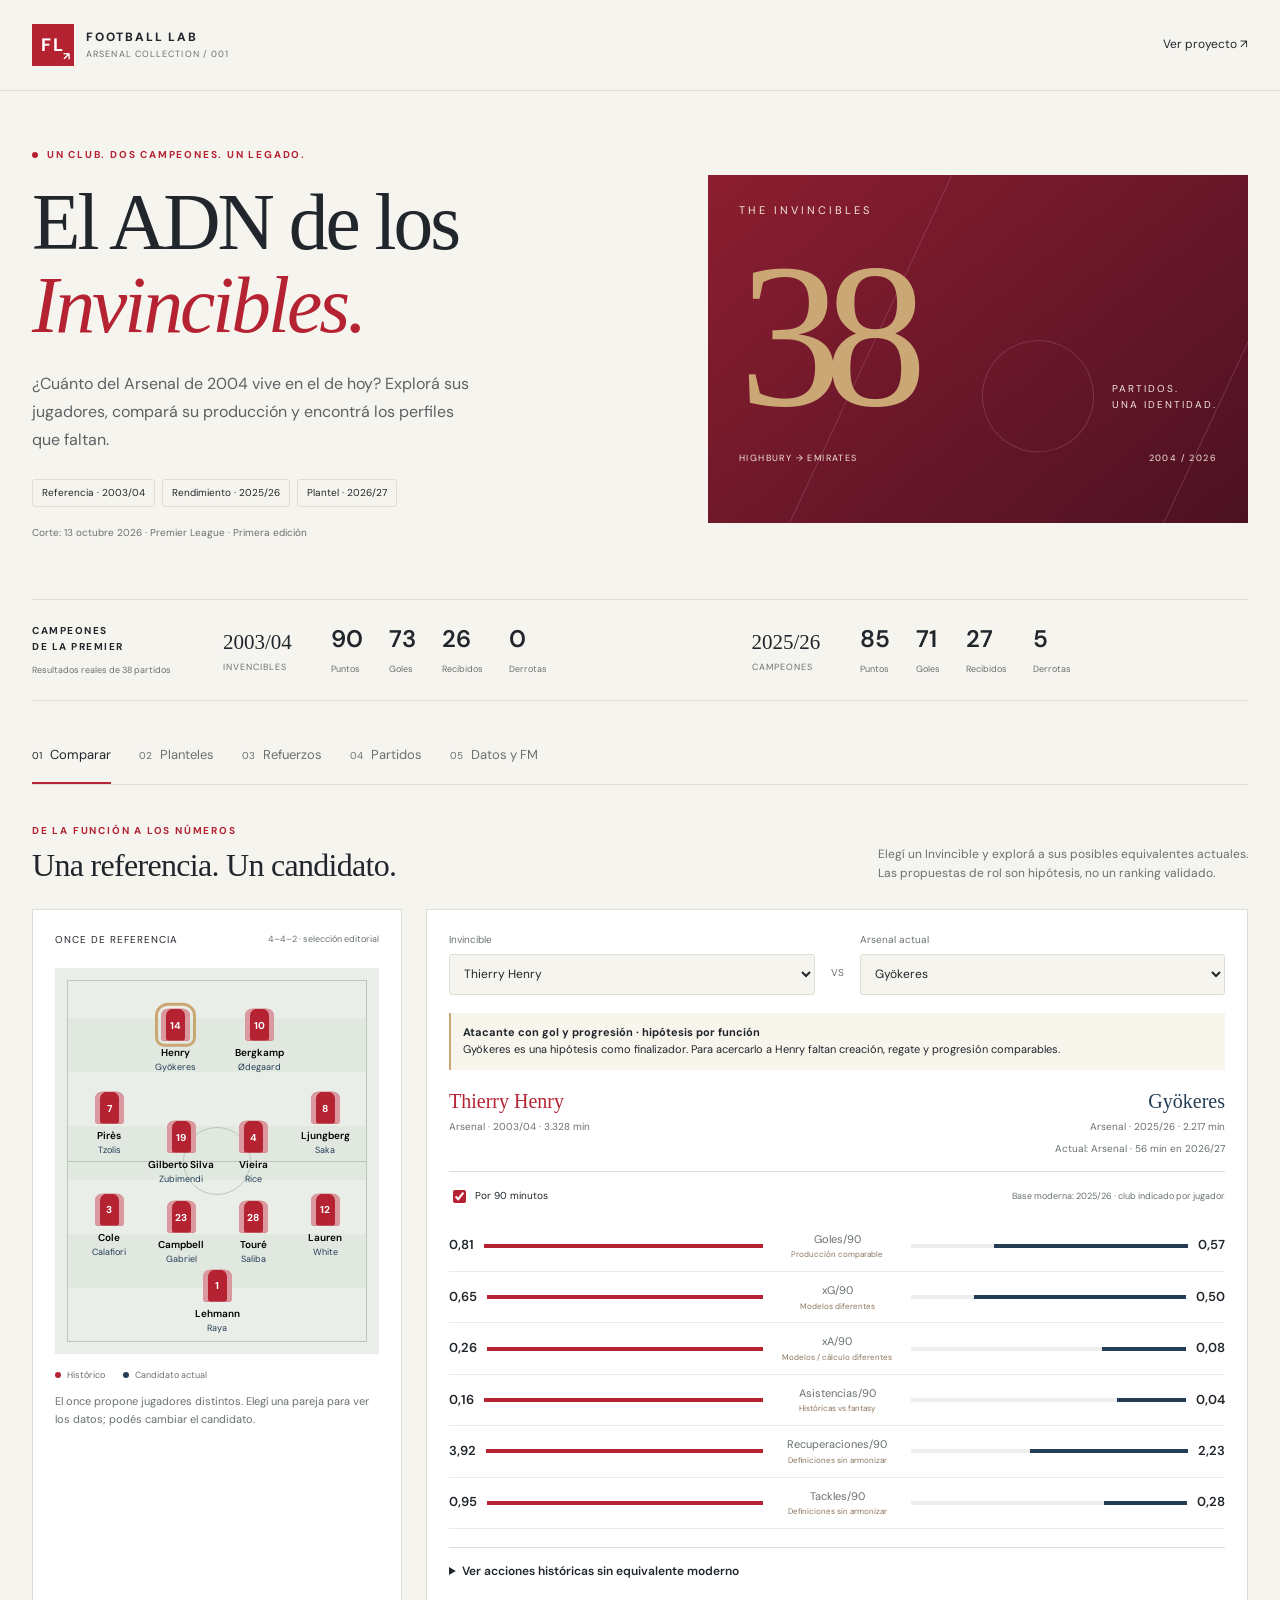
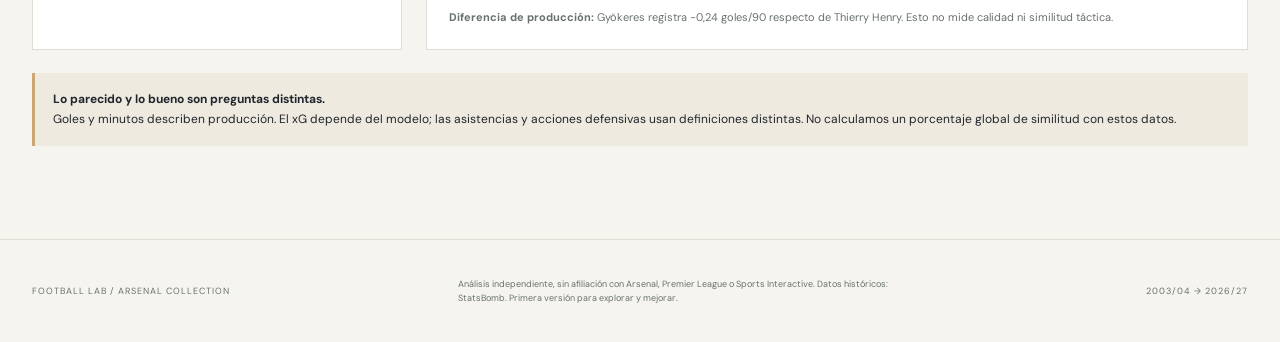
==== docs/index.html @ 220597e0 "Publish Arsenal Invincibles comparison dashboard" ====
<!doctype html>
<html lang="es">
<head>
  <meta charset="utf-8"><meta name="viewport" content="width=device-width, initial-scale=1">
  <meta name="description" content="Explorá los Invincibles de 2003/04, el Arsenal campeón de 2025/26 y el plantel actual. Datos reales, perfiles y candidatos para investigar.">
  <title>Arsenal · El ADN de los Invincibles</title>
  <link rel="stylesheet" href="lab.css">
  <script defer src="arsenal-data.js"></script><script defer src="lab.js"></script>
</head>
<body>
<a class="skip" href="#main">Ir al contenido</a>
<header class="masthead"><a href="./" class="brand"><span class="brand-mark">FL<span>↗</span></span><span>FOOTBALL LAB<small>ARSENAL COLLECTION / 001</small></span></a><a href="https://github.com/isardi4/football-lab" target="_blank" rel="noopener">Ver proyecto <span aria-hidden="true">↗</span></a></header>
<main id="main">
<section class="hero"><div class="hero-copy"><p class="eyebrow"><span class="live-dot"></span> UN CLUB. DOS CAMPEONES. UN LEGADO.</p><h1>El ADN de los<br><em>Invincibles.</em></h1><p class="intro">¿Cuánto del Arsenal de 2004 vive en el de hoy? Explorá sus jugadores, compará su producción y encontrá los perfiles que faltan.</p><div class="hero-tags"><span>Referencia · 2003/04</span><span>Rendimiento · 2025/26</span><span>Plantel · 2026/27</span></div><p class="snapshot">Corte: 13 octubre 2026 · Premier League · Primera edición</p></div><div class="hero-art" aria-hidden="true"><div class="season-label">THE INVINCIBLES</div><div class="giant-number">38<span>PARTIDOS.<br>UNA IDENTIDAD.</span></div><div class="art-bottom"><span>HIGHBURY → EMIRATES</span><span>2004 / 2026</span></div><div class="pitch-outline"></div></div></section>
<section class="team-strip" aria-label="Resumen de temporadas"><div class="strip-label"><span>CAMPEONES<br>DE LA PREMIER</span><small>Resultados reales de 38 partidos</small></div><div id="team-summary" class="team-summary"></div></section>
<nav class="tabs" aria-label="Secciones del análisis"><button data-tab="compare" aria-selected="true">01 <span>Comparar</span></button><button data-tab="squads" aria-selected="false">02 <span>Planteles</span></button><button data-tab="recruit" aria-selected="false">03 <span>Refuerzos</span></button><button data-tab="matches" aria-selected="false">04 <span>Partidos</span></button><button data-tab="sources" aria-selected="false">05 <span>Datos y FM</span></button></nav>
<section id="compare" class="view active">
<div class="section-heading"><div><p class="eyebrow">DE LA FUNCIÓN A LOS NÚMEROS</p><h2>Una referencia. Un candidato.</h2></div><p>Elegí un Invincible y explorá a sus posibles equivalentes actuales. Las propuestas de rol son hipótesis, no un ranking validado.</p></div>
<div class="compare-layout"><aside class="formation-panel"><div class="panel-title"><span>ONCE DE REFERENCIA</span><small>4–4–2 · selección editorial</small></div><div class="pitch" id="pitch"></div><div class="legend"><i></i> Histórico <i class="modern-dot"></i> Candidato actual</div><p class="small-note">El once propone jugadores distintos. Elegí una pareja para ver los datos; podés cambiar el candidato.</p></aside><div class="comparison-panel"><div class="selectors"><label>Invincible<select id="historical-select"></select></label><span class="versus">VS</span><label>Arsenal actual<select id="current-select"></select></label></div><div id="role-note" class="role-note"></div><div id="comparison-head"></div><div class="metric-controls"><label><input type="checkbox" id="per90" checked> Por 90 minutos</label><span>Base moderna: 2025/26 · club indicado por jugador</span></div><div id="metrics" class="metrics"></div><details class="details"><summary>Ver acciones históricas sin equivalente moderno</summary><div id="historical-details"></div></details><div id="comparison-takeaway" class="takeaway"></div></div></div>
<div class="notice"><strong>Lo parecido y lo bueno son preguntas distintas.</strong> Goles y minutos describen producción. El xG depende del modelo; las asistencias y acciones defensivas usan definiciones distintas. No calculamos un porcentaje global de similitud con estos datos.</div>
</section>
<section id="squads" class="view" hidden><div class="section-heading"><div><p class="eyebrow">LOS JUGADORES DETRÁS DEL EQUIPO</p><h2>Tres fotografías del Arsenal.</h2></div><p>Separá el plantel histórico, los registros del campeón y los jugadores disponibles en la última lista oficial.</p></div><div class="toolbar"><label>Plantel<select id="squad-season"><option value="historical">Invincibles · 2003/04</option><option value="champions">Campeón · registros FPL 2025/26</option><option value="current">Actual · 2026/27</option></select></label><label>Buscar<input id="squad-search" type="search" placeholder="Nombre del jugador"></label><label>Grupo<select id="squad-group"><option value="all">Todos</option><option value="GK">Arqueros</option><option value="DEF">Defensores</option><option value="MID">Mediocampistas</option><option value="FWD">Delanteros</option></select></label></div><p id="squad-caption" class="small-note"></p><div class="table-wrap"><table><thead id="squad-head"></thead><tbody id="squad-body"></tbody></table></div><p class="small-note">Las entradas FPL con cero minutos no prueban participación. Plantel actual: 22 registros senior y dos jóvenes del primer equipo seleccionados; Nwaneri queda excluido por cesión en la lista oficial. No incluye toda la academia. Roles actuales: etiquetas editoriales, no posiciones medidas.</p></section>
<section id="recruit" class="view" hidden><div class="section-heading"><div><p class="eyebrow">EL PERFIL QUE NOS FALTA</p><h2>Una primera lista para investigar.</h2></div><p>Buscá producción cercana al referente entre jugadores de Premier 2025/26. Es un filtro inicial, no una recomendación de fichaje.</p></div><div class="toolbar"><label>Referente<select id="recruit-reference"></select></label><label>Grupo FPL<select id="recruit-group"><option value="FWD">Delanteros</option><option value="MID">Mediocampistas</option><option value="DEF">Defensores</option><option value="GK">Arqueros</option></select></label><label>Mínimo de minutos<select id="min-minutes"><option>900</option><option>1800</option><option>2700</option></select></label><label>Ordenar por<select id="recruit-sort"><option value="gap">Goles/90 más cercanos al referente</option><option value="xg">Mayor xG/90 moderno</option><option value="xa">Mayor xA/90 moderno</option><option value="tackles">Más tackles/90 modernos</option><option value="minutes">Más minutos</option></select></label></div><div id="recruit-note" class="notice"></div><div class="table-wrap"><table><thead><tr><th>Jugador</th><th>Club 2025/26</th><th>Club FPL actual</th><th>Min</th><th>Goles/90</th><th>xG/90</th><th>xA/90</th><th>Tackles/90</th></tr></thead><tbody id="recruit-body"></tbody></table></div><p class="small-note">Universo: archivo FPL Premier 2025/26, excluye integrantes del Arsenal actual y jugadores asociados a Arsenal en ese archivo. Club actual según snapshot FPL, pendiente de verificación oficial para un fichaje. Sin presupuesto, contratos, salarios ni disponibilidad confirmada. Una categoría amplia no distingue pivote, extremo y mediapunta.</p></section>
<section id="matches" class="view" hidden><div class="section-heading"><div><p class="eyebrow">38 PARTIDOS POR CAMPAÑA</p><h2>Las temporadas, partido a partido.</h2></div><p>El contexto colectivo ayuda a leer la producción individual. El marcador incluye los goles en contra del rival.</p></div><div class="toolbar"><label>Temporada<select id="match-season"><option>2003/04</option><option>2025/26</option></select></label><label>Resultado<select id="match-result"><option value="all">Todos</option><option value="win">Victoria</option><option value="draw">Empate</option><option value="loss">Derrota</option></select></label></div><div id="match-grid" class="match-grid"></div></section>
<section id="sources" class="view" hidden><div class="section-heading"><div><p class="eyebrow">EVIDENCIA, NO MAGIA</p><h2>Qué sabemos. Qué falta.</h2></div><p>Fuentes, definiciones y cobertura para poder discutir cada comparación.</p></div><div class="source-grid"><article class="source-card"><span class="source-status">38 / 38 PARTIDOS</span><h3>StatsBomb · 2003/04</h3><p>Eventos y alineaciones de toda la temporada del Arsenal. Métricas calculadas desde acciones, sin tracking continuo.</p><a href="https://github.com/hudl/open-data/tree/master/data" target="_blank" rel="noopener">Repositorio oficial ↗</a><img src="statsbomb-logo.png" alt="StatsBomb" class="sb-logo"></article><article class="source-card"><span class="source-status">TEMPORADA COMPLETA · ARCHIVO</span><h3>FPL · 2025/26</h3><p>Agregados conservados por vaastav. Contraste con cinco respuestas históricas de FPL. No es una segunda medición independiente.</p><a href="https://github.com/vaastav/Fantasy-Premier-League/tree/master/data/2025-26" target="_blank" rel="noopener">Archivo y procedencia ↗</a></article><article class="source-card"><span class="source-status">PLANTEL Y CONTEXTO</span><h3>Premier League + resultados</h3><p>Plantel registrado en septiembre de 2026. Resultados de Football-Data.co.uk para la campaña 2025/26.</p><a href="https://www.premierleague.com/en/news/4706139/see-all-the-202627-premier-league-squad-lists" target="_blank" rel="noopener">Planteles oficiales ↗</a><a href="https://www.football-data.co.uk/mmz4281/2526/E0.csv" target="_blank" rel="noopener">Resultados descargables ↗</a></article></div><article class="fm-panel"><div><p class="eyebrow">UNA CAPA COMPLEMENTARIA</p><h3>Football Manager también entra en la conversación.</h3><p>Una muestra pública de Rice en FM26 aporta atributos de scouting. No son estadísticas de partidos reales y no tenemos atributos históricos de 2003/04 equivalentes. La descarga directa de FMInside respondió 403; no hay cobertura FM completa.</p><a href="https://fminside.net/players/7-fm-26/28106491-declan-rice" target="_blank" rel="noopener">Fuente: FMInside · escala normalizada 0–99 ↗</a></div><div id="fm-attributes"></div></article><details class="details" open><summary>Cómo se calculan y comparan las métricas</summary><ul class="method-list"><li><strong>Minutos históricos:</strong> suma de intervalos de posiciones, sin agregar tiempo de descuento; contempla sustituciones, expulsiones y salidas temporales. Puede diferir del registro oficial de minutos.</li><li><strong>Por 90:</strong> total × 90 / minutos. Sin minutos, el resultado es “—”; no se convierte un faltante en cero.</li><li><strong>Goles:</strong> tiros con resultado Goal; no incluye goles en contra del rival. Es la dimensión de producción más directamente comparable.</li><li><strong>xG y xA:</strong> histórico según StatsBomb; xA calculado como xG del tiro asociado al pase. FPL usa su propio proveedor. Mostrar juntos no implica modelos idénticos.</li><li><strong>Asistencias:</strong> goal_assist histórico frente a asistencias fantasy. Se muestran por separado, sin asumir equivalencia.</li><li><strong>Defensa:</strong> tackles y recuperaciones según cada proveedor. Intercepciones históricas no se equiparan al total FPL de despejes + bloqueos + intercepciones.</li><li><strong>Progresión histórica:</strong> pases completados con avance horizontal ≥12 unidades StatsBomb, sobre campo de 120×80. Es una definición de este proyecto, no una métrica oficial ni una evaluación táctica completa.</li><li><strong>Candidatos:</strong> las parejas del once son hipótesis editoriales. El buscador externo ordena una sola dimensión explícita; no estima similitud global ni viabilidad de contratación.</li><li><strong>Ventanas:</strong> 2003/04 contra rendimiento 2025/26; el plantel disponible es 2026/27. Los nuevos fichajes muestran su club en la ventana medida.</li></ul></details><div class="download-row"><a class="button" href="arsenal-data.json" download>Descargar datos del análisis ↓</a><a href="data_dictionary.md">Diccionario de datos ↗</a><a href="https://github.com/isardi4/football-lab/blob/main/scripts/build_dashboard_data.py" target="_blank" rel="noopener">Ver cálculos ↗</a></div></section>
</main>
<footer><span>FOOTBALL LAB / ARSENAL COLLECTION</span><p>Análisis independiente, sin afiliación con Arsenal, Premier League o Sports Interactive. Datos históricos: StatsBomb. Primera versión para explorar y mejorar.</p><span>2003/04 → 2026/27</span></footer>
<noscript><p class="notice">Activá JavaScript para explorar la comparación interactiva.</p></noscript>
</body></html>
---- docs/lab.css ----
@import url('https://fonts.googleapis.com/css2?family=DM+Sans:wght@400;500;600;700&family=Manrope:wght@400;600;700;800&display=swap');
:root{--paper:#f6f4ef;--ink:#20262b;--muted:#68716e;--line:#deded5;--red:#b52332;--wine:#681526;--gold:#cba775;--green:#426457;--white:#fff;--navy:#243d55}*{box-sizing:border-box}body{margin:0;background:var(--paper);color:var(--ink);font-family:'DM Sans',Arial,sans-serif;font-size:14px;line-height:1.6}a{color:inherit;text-underline-offset:4px}button,input,select{font:inherit}button,select{cursor:pointer}button:focus-visible,a:focus-visible,input:focus-visible,select:focus-visible{outline:3px solid var(--gold);outline-offset:4px}.skip{position:absolute;left:10px;top:-60px;z-index:20;background:white;padding:12px}.skip:focus{top:10px}.masthead{max-width:1280px;margin:auto;padding:24px 32px;display:flex;align-items:center;justify-content:space-between;border-bottom:1px solid var(--line)}.masthead>a:last-child{font-size:12px;text-decoration:none}.brand{display:flex;gap:12px;align-items:center;font-weight:800;letter-spacing:1.8px;text-decoration:none;font-size:12px}.brand small{display:block;font-size:9px;color:var(--muted);font-weight:400;letter-spacing:1.1px}.brand-mark{background:var(--red);color:white;width:42px;height:42px;display:grid;place-content:center;font-size:18px;position:relative}.brand-mark>span{font-size:11px;position:absolute;right:2px;bottom:0}main{max-width:1280px;margin:auto;padding:0 32px}.hero{display:grid;grid-template-columns:1.15fr 1fr;gap:55px;padding:56px 0 48px;align-items:center}.eyebrow{font-size:10px;letter-spacing:1.8px;font-weight:700;margin:0 0 15px;color:var(--red)}.live-dot{display:inline-block;width:6px;height:6px;border-radius:50%;background:var(--red);margin-right:5px}h1{font-family:Georgia,serif;font-size:clamp(52px,6.2vw,80px);font-weight:400;line-height:1.04;letter-spacing:-3px;margin:18px 0 24px}h1 em{color:var(--red);font-weight:400}.intro{font-size:16px;max-width:450px;color:#5b6264;line-height:1.75}.hero-tags{display:flex;gap:7px;flex-wrap:wrap;margin-top:25px}.hero-tags span{border:1px solid var(--line);padding:5px 9px;font-size:10px;border-radius:3px}.snapshot{font-size:10px;color:var(--muted);margin-top:18px}.hero-art{height:348px;background:var(--wine);color:#f5e9d7;position:relative;overflow:hidden;padding:27px 31px;background-image:linear-gradient(140deg,#8c1e30,#4b1123)}.season-label{letter-spacing:3px;font-size:11px;position:relative;z-index:2}.giant-number{font-family:Georgia,serif;font-size:205px;line-height:1.13;position:relative;z-index:2;letter-spacing:-17px;color:var(--gold)}.giant-number span{font-family:'DM Sans',sans-serif;position:absolute;right:0;bottom:38px;font-size:10px;line-height:1.6;letter-spacing:2px;color:#f4e5db}.art-bottom{display:flex;justify-content:space-between;font-size:9px;letter-spacing:1.4px;position:relative;z-index:2}.pitch-outline{position:absolute;top:-85px;left:170px;width:340px;height:560px;border:1px solid #bc788b50;transform:rotate(25deg)}.pitch-outline:after{content:'';position:absolute;top:45%;left:34%;width:110px;height:110px;border:1px solid #bc788b50;border-radius:50%}.team-strip{border-top:1px solid var(--line);border-bottom:1px solid var(--line);display:flex;gap:36px;padding:22px 0}.strip-label{min-width:155px;font-size:10px;letter-spacing:1.5px;font-weight:700;display:flex;flex-direction:column;justify-content:center;gap:8px}.strip-label small{font-size:9px;color:var(--muted);font-weight:400;letter-spacing:0}.team-summary{display:flex;flex:1;gap:32px}.season-summary{flex:1;display:flex;gap:26px;align-items:center}.season-name{font-family:Georgia,serif;font-size:21px;min-width:82px}.season-name small{display:block;font-family:'DM Sans',sans-serif;font-size:9px;color:var(--muted);letter-spacing:1px}.season-summary .stat strong{display:block;font-size:24px;font-weight:600;line-height:1.4}.season-summary .stat small{font-size:9px;color:var(--muted)}.tabs{display:flex;gap:28px;border-bottom:1px solid var(--line);margin:28px 0 38px;overflow-x:auto}.tabs button{border:0;background:none;padding:16px 0;color:var(--muted);font-size:10px;white-space:nowrap;border-bottom:2px solid transparent}.tabs button span{font-size:13px;margin-left:5px}.tabs button[aria-selected=true]{color:var(--ink);border-color:var(--red)}.view{padding-bottom:30px}.view[hidden]{display:none}.section-heading{display:flex;justify-content:space-between;gap:40px;align-items:end;margin-bottom:25px}.section-heading .eyebrow{margin-bottom:8px}h2{font-family:Georgia,serif;font-size:32px;line-height:1.15;margin:0;font-weight:400;letter-spacing:-.7px}.section-heading>p{font-size:12px;max-width:370px;color:var(--muted);margin:0}.compare-layout{display:grid;grid-template-columns:370px 1fr;gap:24px}.formation-panel,.comparison-panel{background:var(--white);border:1px solid var(--line);padding:22px}.panel-title{display:flex;justify-content:space-between;align-items:center;font-size:10px;letter-spacing:1px}.panel-title small{font-size:9px;color:var(--muted);letter-spacing:0}.pitch{background:#e9eee8;min-height:386px;margin:20px 0 14px;position:relative;border:12px solid #e9eee8;background-image:repeating-linear-gradient(0deg,#e9eee8,#e9eee8 54px,#e1e8e0 54px,#e1e8e0 108px)}.pitch:before{content:'';position:absolute;inset:0;border:1px solid #bac7b9;pointer-events:none}.pitch:after{content:'';position:absolute;left:0;right:0;top:50%;border-top:1px solid #bac7b9;pointer-events:none}.pitch-center{position:absolute;width:68px;height:68px;left:calc(50% - 34px);top:calc(50% - 34px);border:1px solid #bac7b9;border-radius:50%}.pitch-player{position:absolute;width:76px;transform:translate(-50%,-50%);padding:0;border:0;background:none;z-index:2;line-height:1.3}.shirt{display:grid;place-items:center;margin:0 auto 5px;width:29px;height:32px;background:var(--red);color:white;border-radius:7px 7px 3px 3px;font-size:10px;font-weight:700;box-shadow:inset 5px 0 0 #fff8,inset -5px 0 0 #fff8}.pitch-player[aria-pressed=true] .shirt{outline:3px solid var(--gold);outline-offset:3px}.pitch-player strong{display:block;font-size:10px;font-weight:600}.pitch-player small{display:block;font-size:9px;color:var(--navy);margin-top:3px}.legend{display:flex;align-items:center;gap:6px;font-size:9px;color:var(--muted)}.legend i{width:6px;height:6px;border-radius:50%;background:var(--red)}.legend .modern-dot{background:var(--navy);margin-left:12px}.small-note{font-size:11px;color:var(--muted);line-height:1.6}.selectors{display:flex;align-items:center;gap:16px}.selectors label{flex:1}label{display:flex;flex-direction:column;gap:6px;font-size:10px;color:var(--muted)}select,input[type=search]{width:100%;min-height:41px;border:1px solid var(--line);border-radius:3px;background:var(--paper);color:var(--ink);padding:8px 10px;font-size:12px}select{max-width:100%}.versus{font-size:10px;color:var(--muted);margin-top:20px}.role-note{background:#f8f5ed;border-left:2px solid var(--gold);padding:11px 12px;font-size:11px;margin-top:18px}.comparison-names{display:flex;gap:20px;justify-content:space-between;border-bottom:1px solid var(--line);padding:18px 0 12px}.comparison-names>div{width:50%}.comparison-names>div:last-child{text-align:right}.comparison-names h3{font-size:20px;margin:0;font-family:Georgia,serif;font-weight:400}.comparison-names small{font-size:10px;color:var(--muted)}.comparison-names .old{color:var(--red)}.comparison-names .new{color:var(--navy)}.metric-controls{display:flex;justify-content:space-between;align-items:center;gap:12px;padding:15px 0}.metric-controls label{display:flex;flex-direction:row;align-items:center;color:var(--ink);white-space:nowrap}.metric-controls span{font-size:9px;color:var(--muted)}input[type=checkbox]{accent-color:var(--red)}.metric-row{display:grid;grid-template-columns:1fr 124px 1fr;gap:12px;align-items:center;padding:10px 0;border-bottom:1px solid #ecece5}.metric-center{text-align:center;font-size:11px;color:var(--muted)}.metric-center small{display:block;font-size:8px;color:#8a755d}.metric-value{font-size:13px;font-weight:600;display:flex;align-items:center;gap:10px}.metric-value:last-child{justify-content:flex-end}.bar-track{height:4px;background:#eee;flex:1}.bar{height:4px;background:var(--red)}.metric-value:last-child .bar{background:var(--navy);float:right}.details{margin:18px 0;font-size:12px;border-top:1px solid var(--line);padding-top:14px}.details summary{cursor:pointer;font-weight:600}.extra-stats{display:grid;grid-template-columns:repeat(3,1fr);gap:12px;padding-top:14px}.extra-stats div{background:var(--paper);padding:9px;font-size:10px}.extra-stats strong{display:block;font-size:17px}.takeaway{font-size:11px;color:var(--muted);padding-top:10px}.notice{background:#eeeae0;border-left:3px solid var(--gold);padding:16px 18px;font-size:12px;margin:23px 0;line-height:1.7}.notice strong{display:block}.toolbar{display:flex;gap:15px;align-items:end;flex-wrap:wrap;margin-bottom:18px}.toolbar label{min-width:150px;flex:1}.table-wrap{overflow:auto;background:white;border:1px solid var(--line)}table{width:100%;border-collapse:collapse;text-align:left;font-size:12px;white-space:nowrap}th{background:#efeee8;color:var(--muted);font-size:10px;font-weight:500;letter-spacing:.2px;padding:13px 15px}td{padding:12px 15px;border-bottom:1px solid #eeeee8}tbody tr:hover{background:#faf8f3}td strong{font-weight:600}td small{display:block;color:var(--muted);font-size:9px}.table-link{background:none;border:0;padding:0;text-align:left;color:var(--red);text-decoration:underline;text-underline-offset:3px}.badge{font-size:9px;padding:3px 6px;border-radius:3px;background:#e8eee8;color:var(--green)}.match-grid{display:grid;grid-template-columns:repeat(4,1fr);gap:12px}.match-card{background:white;border:1px solid var(--line);padding:15px}.match-card header{display:flex;justify-content:space-between;color:var(--muted);font-size:9px}.match-card h3{font-size:12px;margin:12px 0 7px;font-weight:500}.match-card .score{font-family:Georgia,serif;font-size:27px}.match-card small{color:var(--muted);font-size:10px}.match-card .win{color:var(--green)}.match-card .loss{color:var(--red)}.source-grid{display:grid;grid-template-columns:repeat(3,1fr);gap:18px}.source-card{border:1px solid var(--line);background:white;padding:24px}.source-status{font-size:9px;letter-spacing:1px;color:var(--green)}h3{font-size:18px;line-height:1.3}.source-card p{font-size:12px;color:var(--muted)}.source-card a{font-size:11px;display:block;margin:10px 0}.sb-logo{width:130px;max-height:50px;object-fit:contain;margin-top:14px}.fm-panel{display:grid;grid-template-columns:1.2fr 1fr;gap:40px;background:white;border:1px solid var(--line);padding:28px;margin:24px 0}.fm-panel h3{font-family:Georgia,serif;font-size:26px;font-weight:400;margin:0 0 15px}.fm-panel p{font-size:12px;color:var(--muted)}.fm-panel a{font-size:11px}.fm-attr{display:flex;gap:12px;align-items:center;font-size:10px;margin:9px 0}.fm-attr span:first-child{width:95px}.fm-attr .bar-track{max-width:200px}.fm-attr .bar{background:var(--green)}.method-list{padding-left:20px;font-size:12px;max-width:950px}.method-list li{margin:13px 0;color:var(--muted)}.download-row{display:flex;gap:25px;align-items:center;flex-wrap:wrap;font-size:12px;margin-top:24px}.button{background:var(--ink);color:white;padding:10px 16px;text-decoration:none;border-radius:3px}footer{max-width:1280px;margin:40px auto 0;padding:28px 32px;border-top:1px solid var(--line);display:flex;align-items:center;justify-content:space-between;gap:30px;font-size:9px;letter-spacing:1px;color:var(--muted)}footer p{max-width:460px;letter-spacing:0}button:hover{filter:brightness(.9)}
@media(min-width:1450px){.hero{padding:70px 0 55px}.hero-art{height:375px}.giant-number{font-size:220px}}
@media(max-width:1050px){.compare-layout{grid-template-columns:320px 1fr}.hero{gap:24px}.team-strip{gap:15px}.season-summary{gap:15px}.team-summary{gap:15px}.season-summary .stat strong{font-size:20px}.strip-label{min-width:120px}.metric-row{grid-template-columns:1fr 100px 1fr;gap:8px}.giant-number{font-size:180px}.hero-art{height:320px}.match-grid{grid-template-columns:repeat(3,1fr)}}
@media(max-width:760px){main{padding:0 18px}.masthead{padding:18px}.hero{grid-template-columns:1fr;padding:30px 0;gap:25px}.hero-art{height:210px}.giant-number{font-size:130px;line-height:1.05}.giant-number span{bottom:25px}.season-label{font-size:9px}.hero-copy h1{font-size:58px}.intro{font-size:14px}.team-strip{display:block}.strip-label{margin-bottom:14px}.strip-label span br{display:none}.team-summary{display:block}.season-summary{justify-content:space-between;padding:10px 0;gap:10px}.tabs{gap:20px;margin:15px 0 25px}.section-heading{display:block}.section-heading>p{margin-top:14px;max-width:none}h2{font-size:29px}.compare-layout{grid-template-columns:1fr}.pitch{min-height:400px}.formation-panel{max-width:none}.comparison-panel{padding:16px}.metric-controls{align-items:start}.metric-controls span{text-align:right;max-width:140px}.match-grid{grid-template-columns:repeat(2,1fr)}.source-grid{grid-template-columns:1fr}.fm-panel{grid-template-columns:1fr;gap:15px;padding:20px}.toolbar label{min-width:130px}.selectors{gap:8px}.selectors label{min-width:0}.comparison-names h3{font-size:18px}.comparison-names small{font-size:9px}.metric-value{gap:5px}.metric-row{grid-template-columns:1fr 106px 1fr}.metric-center{font-size:10px}.bar-track{min-width:15px}footer{padding:20px 18px;display:block}footer>span:last-child{display:block;margin-top:16px}}
@media(prefers-reduced-motion:no-preference){.view.active{animation:arrive .2s ease-out}@keyframes arrive{from{opacity:.6;transform:translateY(4px)}to{opacity:1;transform:none}}}
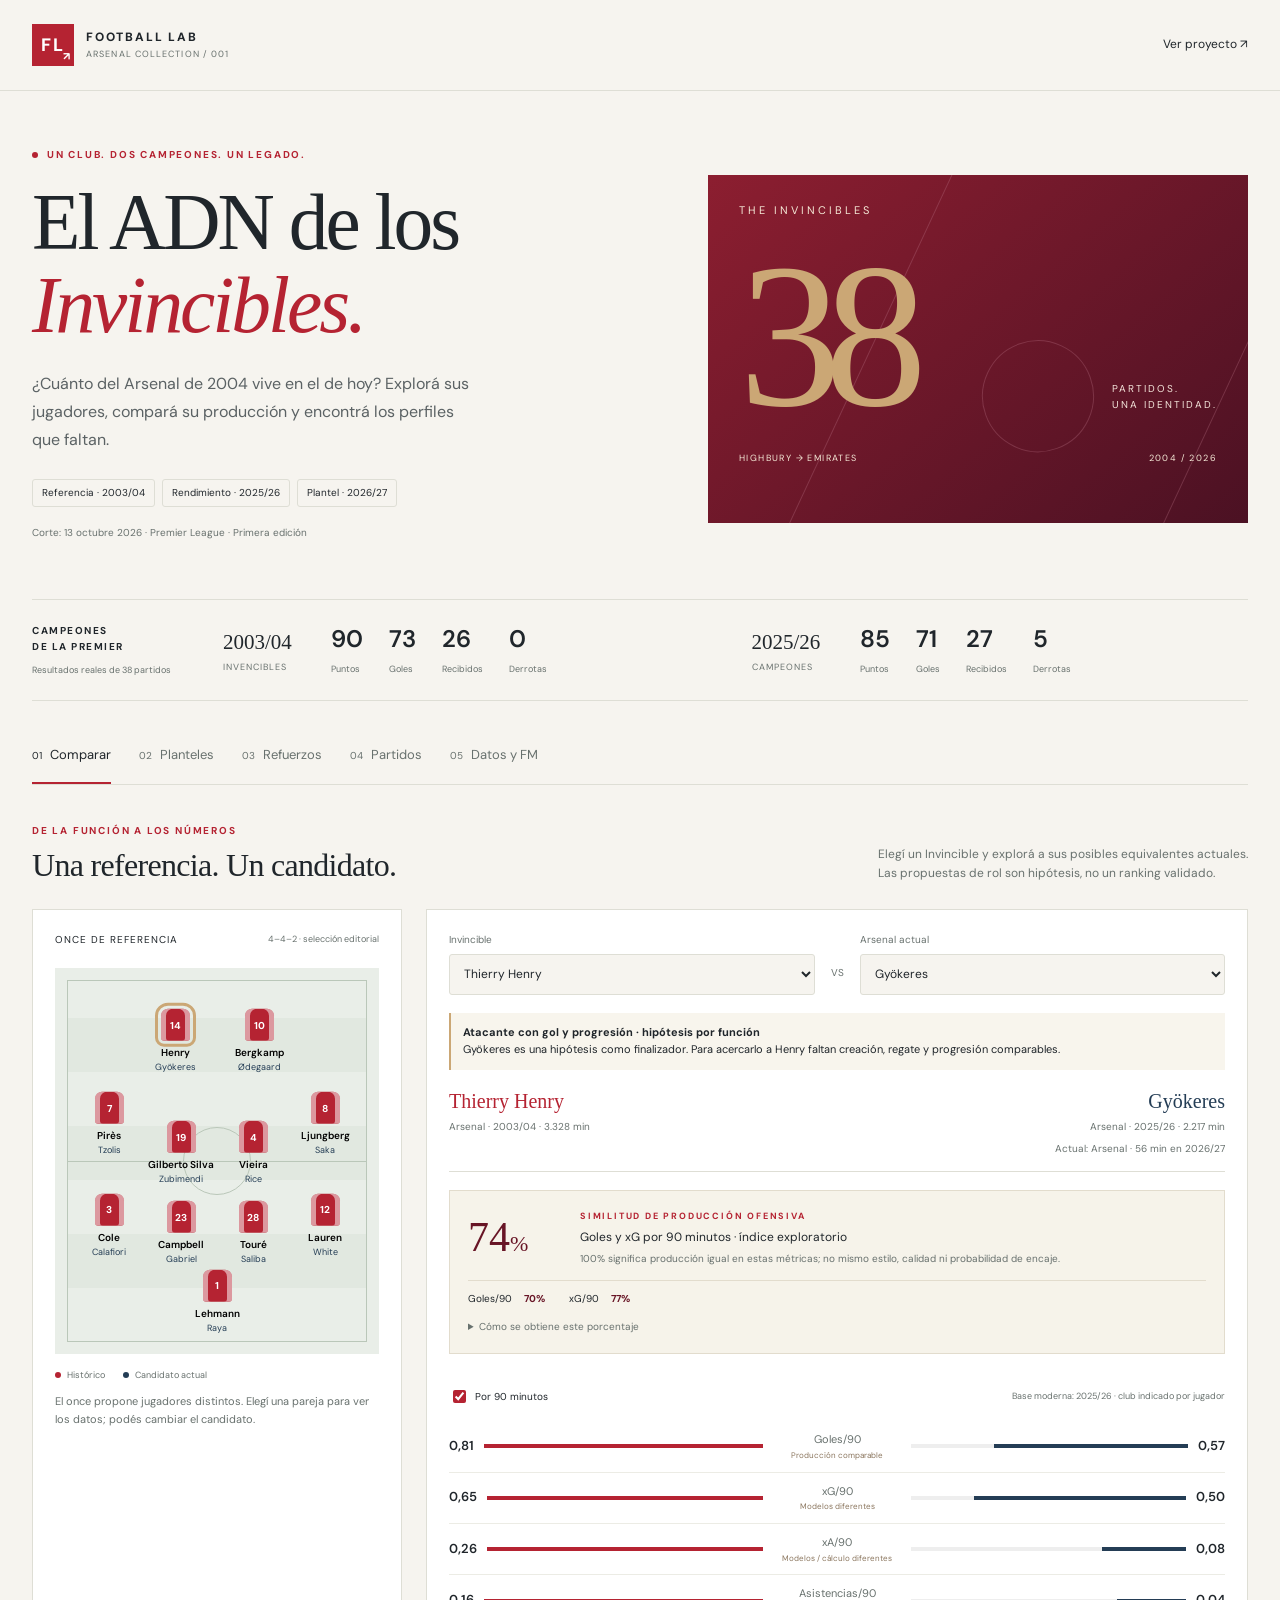
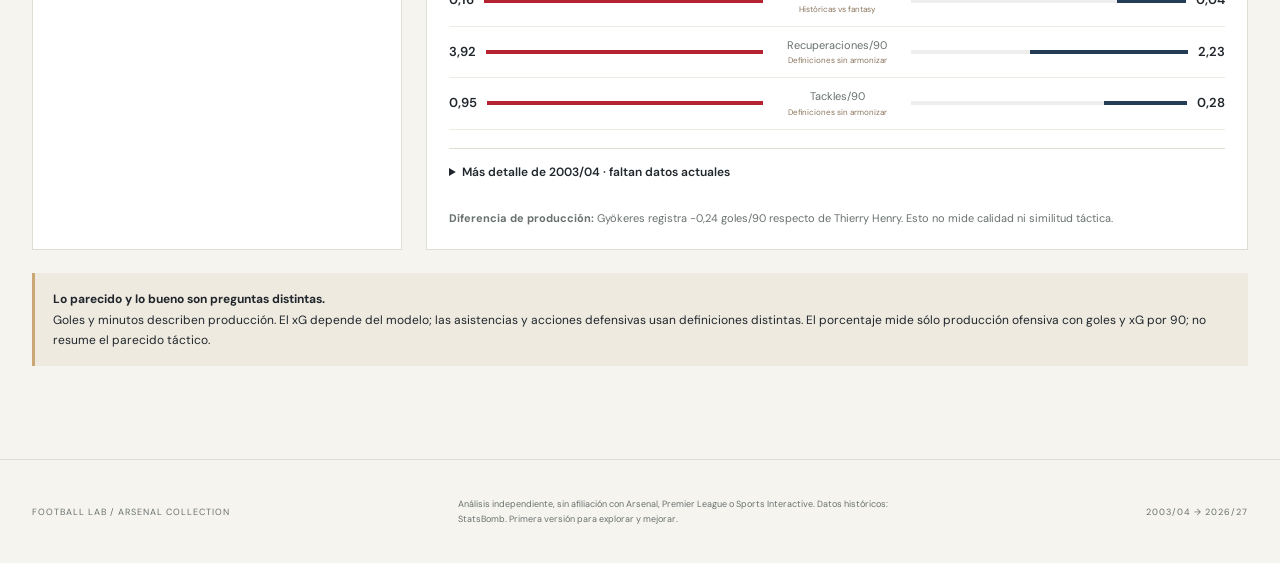
==== commit bc497088: "Explain historical-only metrics and show offensive production similarity" ====
--- a/docs/index.html
+++ b/docs/index.html
@@ -5,7 +5,7 @@
   <meta name="description" content="Explorá los Invincibles de 2003/04, el Arsenal campeón de 2025/26 y el plantel actual. Datos reales, perfiles y candidatos para investigar.">
   <title>Arsenal · El ADN de los Invincibles</title>
   <link rel="stylesheet" href="lab.css">
-  <script defer src="arsenal-data.js"></script><script defer src="lab.js"></script>
+  <script defer src="arsenal-data.js"></script><script defer src="similarity.js"></script><script defer src="lab.js"></script>
 </head>
 <body>
 <a class="skip" href="#main">Ir al contenido</a>
@@ -16,13 +16,13 @@
 <nav class="tabs" aria-label="Secciones del análisis"><button data-tab="compare" aria-selected="true">01 <span>Comparar</span></button><button data-tab="squads" aria-selected="false">02 <span>Planteles</span></button><button data-tab="recruit" aria-selected="false">03 <span>Refuerzos</span></button><button data-tab="matches" aria-selected="false">04 <span>Partidos</span></button><button data-tab="sources" aria-selected="false">05 <span>Datos y FM</span></button></nav>
 <section id="compare" class="view active">
 <div class="section-heading"><div><p class="eyebrow">DE LA FUNCIÓN A LOS NÚMEROS</p><h2>Una referencia. Un candidato.</h2></div><p>Elegí un Invincible y explorá a sus posibles equivalentes actuales. Las propuestas de rol son hipótesis, no un ranking validado.</p></div>
-<div class="compare-layout"><aside class="formation-panel"><div class="panel-title"><span>ONCE DE REFERENCIA</span><small>4–4–2 · selección editorial</small></div><div class="pitch" id="pitch"></div><div class="legend"><i></i> Histórico <i class="modern-dot"></i> Candidato actual</div><p class="small-note">El once propone jugadores distintos. Elegí una pareja para ver los datos; podés cambiar el candidato.</p></aside><div class="comparison-panel"><div class="selectors"><label>Invincible<select id="historical-select"></select></label><span class="versus">VS</span><label>Arsenal actual<select id="current-select"></select></label></div><div id="role-note" class="role-note"></div><div id="comparison-head"></div><div class="metric-controls"><label><input type="checkbox" id="per90" checked> Por 90 minutos</label><span>Base moderna: 2025/26 · club indicado por jugador</span></div><div id="metrics" class="metrics"></div><details class="details"><summary>Ver acciones históricas sin equivalente moderno</summary><div id="historical-details"></div></details><div id="comparison-takeaway" class="takeaway"></div></div></div>
-<div class="notice"><strong>Lo parecido y lo bueno son preguntas distintas.</strong> Goles y minutos describen producción. El xG depende del modelo; las asistencias y acciones defensivas usan definiciones distintas. No calculamos un porcentaje global de similitud con estos datos.</div>
+<div class="compare-layout"><aside class="formation-panel"><div class="panel-title"><span>ONCE DE REFERENCIA</span><small>4–4–2 · selección editorial</small></div><div class="pitch" id="pitch"></div><div class="legend"><i></i> Histórico <i class="modern-dot"></i> Candidato actual</div><p class="small-note">El once propone jugadores distintos. Elegí una pareja para ver los datos; podés cambiar el candidato.</p></aside><div class="comparison-panel"><div class="selectors"><label>Invincible<select id="historical-select"></select></label><span class="versus">VS</span><label>Arsenal actual<select id="current-select"></select></label></div><div id="role-note" class="role-note"></div><div id="comparison-head"></div><section id="similarity" class="similarity" aria-live="polite" aria-label="Similitud de producción ofensiva"></section><div class="metric-controls"><label><input type="checkbox" id="per90" checked> Por 90 minutos</label><span>Base moderna: 2025/26 · club indicado por jugador</span></div><div id="metrics" class="metrics"></div><details class="details"><summary>Más detalle de 2003/04 · faltan datos actuales</summary><div id="historical-details"></div></details><div id="comparison-takeaway" class="takeaway"></div></div></div>
+<div class="notice"><strong>Lo parecido y lo bueno son preguntas distintas.</strong> Goles y minutos describen producción. El xG depende del modelo; las asistencias y acciones defensivas usan definiciones distintas. El porcentaje mide sólo producción ofensiva con goles y xG por 90; no resume el parecido táctico.</div>
 </section>
 <section id="squads" class="view" hidden><div class="section-heading"><div><p class="eyebrow">LOS JUGADORES DETRÁS DEL EQUIPO</p><h2>Tres fotografías del Arsenal.</h2></div><p>Separá el plantel histórico, los registros del campeón y los jugadores disponibles en la última lista oficial.</p></div><div class="toolbar"><label>Plantel<select id="squad-season"><option value="historical">Invincibles · 2003/04</option><option value="champions">Campeón · registros FPL 2025/26</option><option value="current">Actual · 2026/27</option></select></label><label>Buscar<input id="squad-search" type="search" placeholder="Nombre del jugador"></label><label>Grupo<select id="squad-group"><option value="all">Todos</option><option value="GK">Arqueros</option><option value="DEF">Defensores</option><option value="MID">Mediocampistas</option><option value="FWD">Delanteros</option></select></label></div><p id="squad-caption" class="small-note"></p><div class="table-wrap"><table><thead id="squad-head"></thead><tbody id="squad-body"></tbody></table></div><p class="small-note">Las entradas FPL con cero minutos no prueban participación. Plantel actual: 22 registros senior y dos jóvenes del primer equipo seleccionados; Nwaneri queda excluido por cesión en la lista oficial. No incluye toda la academia. Roles actuales: etiquetas editoriales, no posiciones medidas.</p></section>
 <section id="recruit" class="view" hidden><div class="section-heading"><div><p class="eyebrow">EL PERFIL QUE NOS FALTA</p><h2>Una primera lista para investigar.</h2></div><p>Buscá producción cercana al referente entre jugadores de Premier 2025/26. Es un filtro inicial, no una recomendación de fichaje.</p></div><div class="toolbar"><label>Referente<select id="recruit-reference"></select></label><label>Grupo FPL<select id="recruit-group"><option value="FWD">Delanteros</option><option value="MID">Mediocampistas</option><option value="DEF">Defensores</option><option value="GK">Arqueros</option></select></label><label>Mínimo de minutos<select id="min-minutes"><option>900</option><option>1800</option><option>2700</option></select></label><label>Ordenar por<select id="recruit-sort"><option value="gap">Goles/90 más cercanos al referente</option><option value="xg">Mayor xG/90 moderno</option><option value="xa">Mayor xA/90 moderno</option><option value="tackles">Más tackles/90 modernos</option><option value="minutes">Más minutos</option></select></label></div><div id="recruit-note" class="notice"></div><div class="table-wrap"><table><thead><tr><th>Jugador</th><th>Club 2025/26</th><th>Club FPL actual</th><th>Min</th><th>Goles/90</th><th>xG/90</th><th>xA/90</th><th>Tackles/90</th></tr></thead><tbody id="recruit-body"></tbody></table></div><p class="small-note">Universo: archivo FPL Premier 2025/26, excluye integrantes del Arsenal actual y jugadores asociados a Arsenal en ese archivo. Club actual según snapshot FPL, pendiente de verificación oficial para un fichaje. Sin presupuesto, contratos, salarios ni disponibilidad confirmada. Una categoría amplia no distingue pivote, extremo y mediapunta.</p></section>
 <section id="matches" class="view" hidden><div class="section-heading"><div><p class="eyebrow">38 PARTIDOS POR CAMPAÑA</p><h2>Las temporadas, partido a partido.</h2></div><p>El contexto colectivo ayuda a leer la producción individual. El marcador incluye los goles en contra del rival.</p></div><div class="toolbar"><label>Temporada<select id="match-season"><option>2003/04</option><option>2025/26</option></select></label><label>Resultado<select id="match-result"><option value="all">Todos</option><option value="win">Victoria</option><option value="draw">Empate</option><option value="loss">Derrota</option></select></label></div><div id="match-grid" class="match-grid"></div></section>
-<section id="sources" class="view" hidden><div class="section-heading"><div><p class="eyebrow">EVIDENCIA, NO MAGIA</p><h2>Qué sabemos. Qué falta.</h2></div><p>Fuentes, definiciones y cobertura para poder discutir cada comparación.</p></div><div class="source-grid"><article class="source-card"><span class="source-status">38 / 38 PARTIDOS</span><h3>StatsBomb · 2003/04</h3><p>Eventos y alineaciones de toda la temporada del Arsenal. Métricas calculadas desde acciones, sin tracking continuo.</p><a href="https://github.com/hudl/open-data/tree/master/data" target="_blank" rel="noopener">Repositorio oficial ↗</a><img src="statsbomb-logo.png" alt="StatsBomb" class="sb-logo"></article><article class="source-card"><span class="source-status">TEMPORADA COMPLETA · ARCHIVO</span><h3>FPL · 2025/26</h3><p>Agregados conservados por vaastav. Contraste con cinco respuestas históricas de FPL. No es una segunda medición independiente.</p><a href="https://github.com/vaastav/Fantasy-Premier-League/tree/master/data/2025-26" target="_blank" rel="noopener">Archivo y procedencia ↗</a></article><article class="source-card"><span class="source-status">PLANTEL Y CONTEXTO</span><h3>Premier League + resultados</h3><p>Plantel registrado en septiembre de 2026. Resultados de Football-Data.co.uk para la campaña 2025/26.</p><a href="https://www.premierleague.com/en/news/4706139/see-all-the-202627-premier-league-squad-lists" target="_blank" rel="noopener">Planteles oficiales ↗</a><a href="https://www.football-data.co.uk/mmz4281/2526/E0.csv" target="_blank" rel="noopener">Resultados descargables ↗</a></article></div><article class="fm-panel"><div><p class="eyebrow">UNA CAPA COMPLEMENTARIA</p><h3>Football Manager también entra en la conversación.</h3><p>Una muestra pública de Rice en FM26 aporta atributos de scouting. No son estadísticas de partidos reales y no tenemos atributos históricos de 2003/04 equivalentes. La descarga directa de FMInside respondió 403; no hay cobertura FM completa.</p><a href="https://fminside.net/players/7-fm-26/28106491-declan-rice" target="_blank" rel="noopener">Fuente: FMInside · escala normalizada 0–99 ↗</a></div><div id="fm-attributes"></div></article><details class="details" open><summary>Cómo se calculan y comparan las métricas</summary><ul class="method-list"><li><strong>Minutos históricos:</strong> suma de intervalos de posiciones, sin agregar tiempo de descuento; contempla sustituciones, expulsiones y salidas temporales. Puede diferir del registro oficial de minutos.</li><li><strong>Por 90:</strong> total × 90 / minutos. Sin minutos, el resultado es “—”; no se convierte un faltante en cero.</li><li><strong>Goles:</strong> tiros con resultado Goal; no incluye goles en contra del rival. Es la dimensión de producción más directamente comparable.</li><li><strong>xG y xA:</strong> histórico según StatsBomb; xA calculado como xG del tiro asociado al pase. FPL usa su propio proveedor. Mostrar juntos no implica modelos idénticos.</li><li><strong>Asistencias:</strong> goal_assist histórico frente a asistencias fantasy. Se muestran por separado, sin asumir equivalencia.</li><li><strong>Defensa:</strong> tackles y recuperaciones según cada proveedor. Intercepciones históricas no se equiparan al total FPL de despejes + bloqueos + intercepciones.</li><li><strong>Progresión histórica:</strong> pases completados con avance horizontal ≥12 unidades StatsBomb, sobre campo de 120×80. Es una definición de este proyecto, no una métrica oficial ni una evaluación táctica completa.</li><li><strong>Candidatos:</strong> las parejas del once son hipótesis editoriales. El buscador externo ordena una sola dimensión explícita; no estima similitud global ni viabilidad de contratación.</li><li><strong>Ventanas:</strong> 2003/04 contra rendimiento 2025/26; el plantel disponible es 2026/27. Los nuevos fichajes muestran su club en la ventana medida.</li></ul></details><div class="download-row"><a class="button" href="arsenal-data.json" download>Descargar datos del análisis ↓</a><a href="data_dictionary.md">Diccionario de datos ↗</a><a href="https://github.com/isardi4/football-lab/blob/main/scripts/build_dashboard_data.py" target="_blank" rel="noopener">Ver cálculos ↗</a></div></section>
+<section id="sources" class="view" hidden><div class="section-heading"><div><p class="eyebrow">EVIDENCIA, NO MAGIA</p><h2>Qué sabemos. Qué falta.</h2></div><p>Fuentes, definiciones y cobertura para poder discutir cada comparación.</p></div><div class="source-grid"><article class="source-card"><span class="source-status">38 / 38 PARTIDOS</span><h3>StatsBomb · 2003/04</h3><p>Eventos y alineaciones de toda la temporada del Arsenal. Métricas calculadas desde acciones, sin tracking continuo.</p><a href="https://github.com/hudl/open-data/tree/master/data" target="_blank" rel="noopener">Repositorio oficial ↗</a><img src="statsbomb-logo.png" alt="StatsBomb" class="sb-logo"></article><article class="source-card"><span class="source-status">TEMPORADA COMPLETA · ARCHIVO</span><h3>FPL · 2025/26</h3><p>Agregados conservados por vaastav. Contraste con cinco respuestas históricas de FPL. No es una segunda medición independiente.</p><a href="https://github.com/vaastav/Fantasy-Premier-League/tree/master/data/2025-26" target="_blank" rel="noopener">Archivo y procedencia ↗</a></article><article class="source-card"><span class="source-status">PLANTEL Y CONTEXTO</span><h3>Premier League + resultados</h3><p>Plantel registrado en septiembre de 2026. Resultados de Football-Data.co.uk para la campaña 2025/26.</p><a href="https://www.premierleague.com/en/news/4706139/see-all-the-202627-premier-league-squad-lists" target="_blank" rel="noopener">Planteles oficiales ↗</a><a href="https://www.football-data.co.uk/mmz4281/2526/E0.csv" target="_blank" rel="noopener">Resultados descargables ↗</a></article></div><article class="fm-panel"><div><p class="eyebrow">UNA CAPA COMPLEMENTARIA</p><h3>Football Manager también entra en la conversación.</h3><p>Una muestra pública de Rice en FM26 aporta atributos de scouting. No son estadísticas de partidos reales y no tenemos atributos históricos de 2003/04 equivalentes. La descarga directa de FMInside respondió 403; no hay cobertura FM completa.</p><a href="https://fminside.net/players/7-fm-26/28106491-declan-rice" target="_blank" rel="noopener">Fuente: FMInside · escala normalizada 0–99 ↗</a></div><div id="fm-attributes"></div></article><details class="details" open><summary>Cómo se calculan y comparan las métricas</summary><ul class="method-list"><li><strong>Minutos históricos:</strong> suma de intervalos de posiciones, sin agregar tiempo de descuento; contempla sustituciones, expulsiones y salidas temporales. Puede diferir del registro oficial de minutos.</li><li><strong>Por 90:</strong> total × 90 / minutos. Sin minutos, el resultado es “—”; no se convierte un faltante en cero.</li><li><strong>Goles:</strong> tiros con resultado Goal; no incluye goles en contra del rival. Es la dimensión de producción más directamente comparable.</li><li><strong>xG y xA:</strong> histórico según StatsBomb; xA calculado como xG del tiro asociado al pase. FPL usa su propio proveedor. Mostrar juntos no implica modelos idénticos.</li><li><strong>Asistencias:</strong> goal_assist histórico frente a asistencias fantasy. Se muestran por separado, sin asumir equivalencia.</li><li><strong>Defensa:</strong> tackles y recuperaciones según cada proveedor. Intercepciones históricas no se equiparan al total FPL de despejes + bloqueos + intercepciones.</li><li><strong>Progresión histórica:</strong> pases completados con avance horizontal ≥12 unidades StatsBomb, sobre campo de 120×80. Es una definición de este proyecto, no una métrica oficial ni una evaluación táctica completa.</li><li><strong>Porcentaje ofensivo:</strong> promedio de menor ÷ mayor × 100 en goles/90 y xG/90, con igual peso. Requiere al menos 900 minutos en cada ventana. Ceros compartidos se excluyen; métricas faltantes impiden calcularlo. Es exploratorio y combina modelos de xG diferentes. No es una probabilidad ni un porcentaje de similitud táctica.</li><li><strong>Candidatos:</strong> las parejas del once son hipótesis editoriales. El buscador externo ordena una sola dimensión explícita; no estima similitud global ni viabilidad de contratación.</li><li><strong>Ventanas:</strong> 2003/04 contra rendimiento 2025/26; el plantel disponible es 2026/27. Los nuevos fichajes muestran su club en la ventana medida.</li></ul></details><div class="download-row"><a class="button" href="arsenal-data.json" download>Descargar datos del análisis ↓</a><a href="data_dictionary.md">Diccionario de datos ↗</a><a href="https://github.com/isardi4/football-lab/blob/main/scripts/build_dashboard_data.py" target="_blank" rel="noopener">Ver cálculos ↗</a></div></section>
 </main>
 <footer><span>FOOTBALL LAB / ARSENAL COLLECTION</span><p>Análisis independiente, sin afiliación con Arsenal, Premier League o Sports Interactive. Datos históricos: StatsBomb. Primera versión para explorar y mejorar.</p><span>2003/04 → 2026/27</span></footer>
 <noscript><p class="notice">Activá JavaScript para explorar la comparación interactiva.</p></noscript>
--- a/docs/lab.css
+++ b/docs/lab.css
@@ -4,3 +4,5 @@
 @media(max-width:1050px){.compare-layout{grid-template-columns:320px 1fr}.hero{gap:24px}.team-strip{gap:15px}.season-summary{gap:15px}.team-summary{gap:15px}.season-summary .stat strong{font-size:20px}.strip-label{min-width:120px}.metric-row{grid-template-columns:1fr 100px 1fr;gap:8px}.giant-number{font-size:180px}.hero-art{height:320px}.match-grid{grid-template-columns:repeat(3,1fr)}}
 @media(max-width:760px){main{padding:0 18px}.masthead{padding:18px}.hero{grid-template-columns:1fr;padding:30px 0;gap:25px}.hero-art{height:210px}.giant-number{font-size:130px;line-height:1.05}.giant-number span{bottom:25px}.season-label{font-size:9px}.hero-copy h1{font-size:58px}.intro{font-size:14px}.team-strip{display:block}.strip-label{margin-bottom:14px}.strip-label span br{display:none}.team-summary{display:block}.season-summary{justify-content:space-between;padding:10px 0;gap:10px}.tabs{gap:20px;margin:15px 0 25px}.section-heading{display:block}.section-heading>p{margin-top:14px;max-width:none}h2{font-size:29px}.compare-layout{grid-template-columns:1fr}.pitch{min-height:400px}.formation-panel{max-width:none}.comparison-panel{padding:16px}.metric-controls{align-items:start}.metric-controls span{text-align:right;max-width:140px}.match-grid{grid-template-columns:repeat(2,1fr)}.source-grid{grid-template-columns:1fr}.fm-panel{grid-template-columns:1fr;gap:15px;padding:20px}.toolbar label{min-width:130px}.selectors{gap:8px}.selectors label{min-width:0}.comparison-names h3{font-size:18px}.comparison-names small{font-size:9px}.metric-value{gap:5px}.metric-row{grid-template-columns:1fr 106px 1fr}.metric-center{font-size:10px}.bar-track{min-width:15px}footer{padding:20px 18px;display:block}footer>span:last-child{display:block;margin-top:16px}}
 @media(prefers-reduced-motion:no-preference){.view.active{animation:arrive .2s ease-out}@keyframes arrive{from{opacity:.6;transform:translateY(4px)}to{opacity:1;transform:none}}}
+
+.similarity{background:#f6f3ea;border:1px solid #e2dccd;padding:18px;margin:18px 0}.similarity-summary{display:flex;align-items:center;gap:20px}.similarity-number{min-width:92px}.similarity-number output{font-size:42px;font-family:Georgia,serif;color:var(--wine);line-height:1}.similarity-number output span{font-size:22px}.similarity-summary .eyebrow{margin:0 0 5px;font-size:9px}.similarity-summary p{margin:0 0 4px;font-size:12px}.similarity-summary small{font-size:10px;color:var(--muted);display:block;line-height:1.5}.similarity-components{display:flex;gap:24px;margin-top:14px;padding-top:10px;border-top:1px solid #e2dccd}.similarity-components div{display:flex;gap:12px;font-size:10px}.similarity-components strong{color:var(--wine)}.score-method{font-size:10px;color:var(--muted);margin-top:12px}.score-method summary{cursor:pointer}.score-method p{margin:10px 0 0}.similarity-empty{font-size:11px;color:var(--muted)}.similarity-empty p{margin:6px 0 0}@media(max-width:480px){.similarity{padding:14px}.similarity-summary{gap:12px}.similarity-number{min-width:65px}.similarity-number output{font-size:35px}.similarity-components{gap:16px;flex-wrap:wrap}}
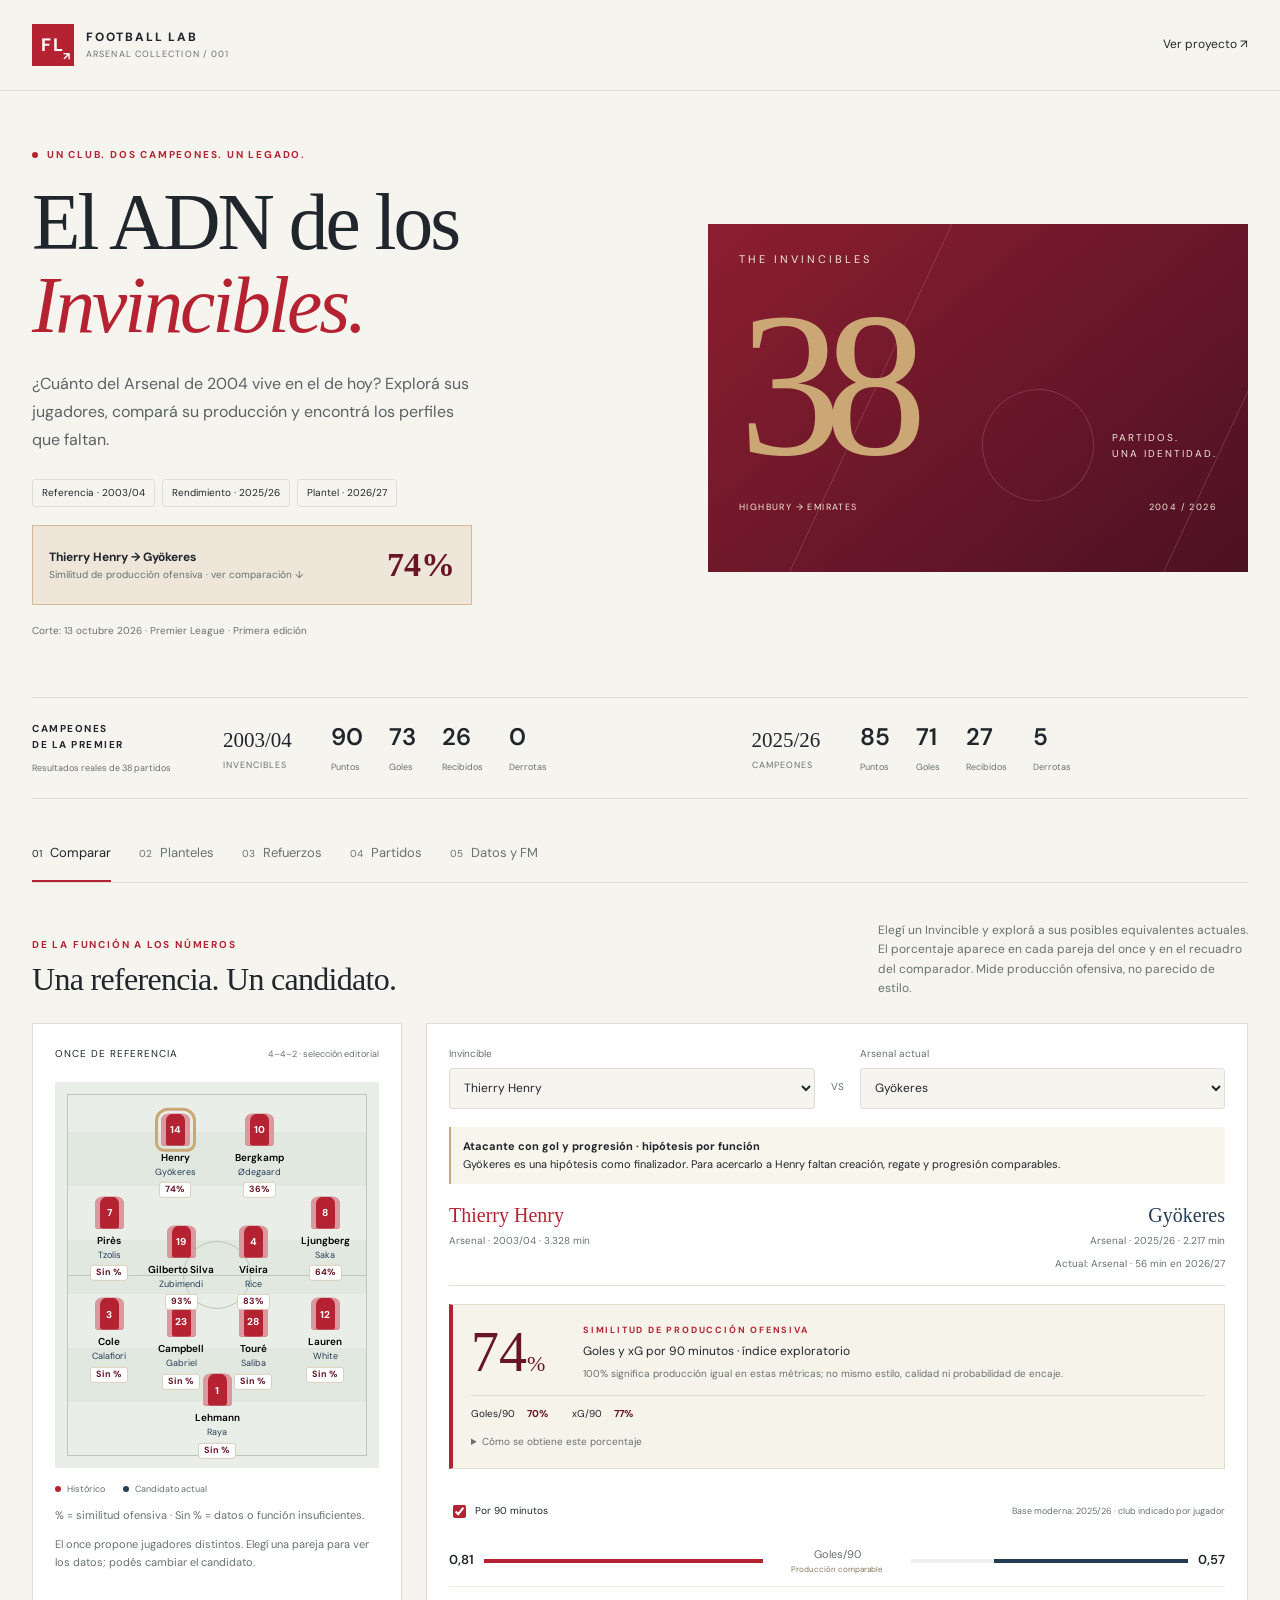
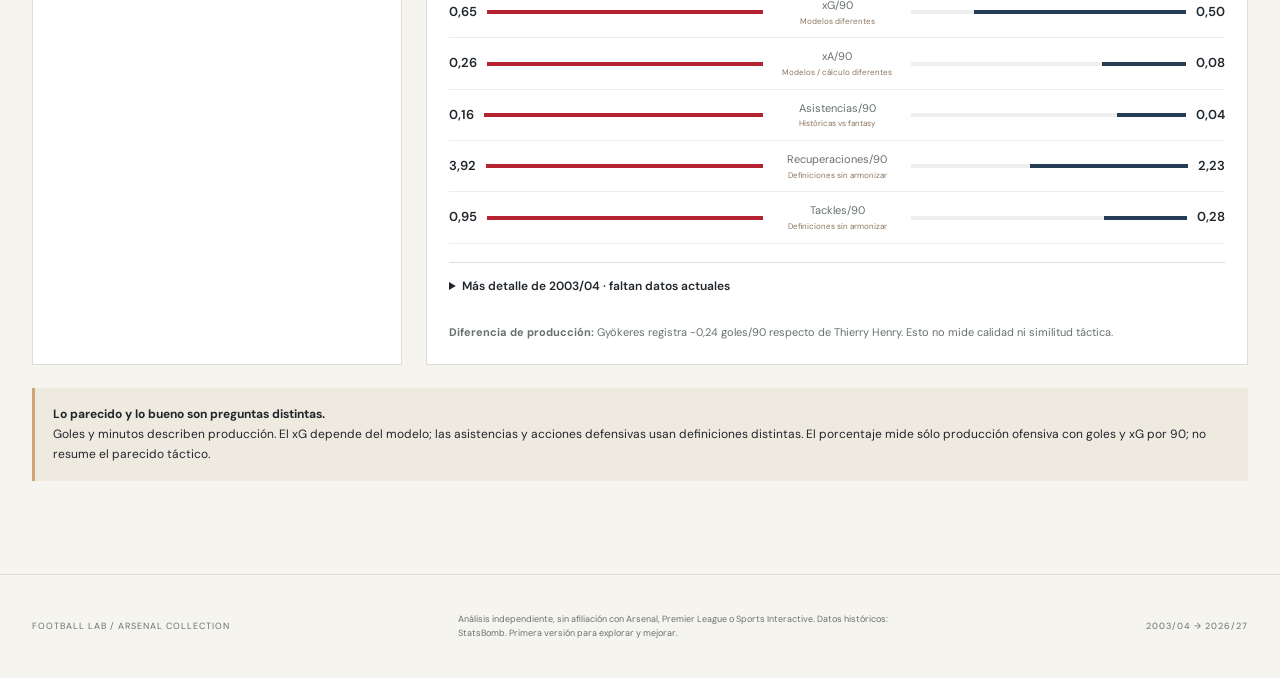
==== commit e5c7e7ef: "Make similarity visible and rank recruitment candidates by percentage" ====
--- a/docs/index.html
+++ b/docs/index.html
@@ -4,23 +4,23 @@
   <meta charset="utf-8"><meta name="viewport" content="width=device-width, initial-scale=1">
   <meta name="description" content="Explorá los Invincibles de 2003/04, el Arsenal campeón de 2025/26 y el plantel actual. Datos reales, perfiles y candidatos para investigar.">
   <title>Arsenal · El ADN de los Invincibles</title>
-  <link rel="stylesheet" href="lab.css">
-  <script defer src="arsenal-data.js"></script><script defer src="similarity.js"></script><script defer src="lab.js"></script>
+  <link rel="stylesheet" href="lab.css?v=20261013-3">
+  <script defer src="arsenal-data.js?v=20261013-3"></script><script defer src="similarity.js?v=20261013-3"></script><script defer src="lab.js?v=20261013-3"></script>
 </head>
 <body>
 <a class="skip" href="#main">Ir al contenido</a>
 <header class="masthead"><a href="./" class="brand"><span class="brand-mark">FL<span>↗</span></span><span>FOOTBALL LAB<small>ARSENAL COLLECTION / 001</small></span></a><a href="https://github.com/isardi4/football-lab" target="_blank" rel="noopener">Ver proyecto <span aria-hidden="true">↗</span></a></header>
 <main id="main">
-<section class="hero"><div class="hero-copy"><p class="eyebrow"><span class="live-dot"></span> UN CLUB. DOS CAMPEONES. UN LEGADO.</p><h1>El ADN de los<br><em>Invincibles.</em></h1><p class="intro">¿Cuánto del Arsenal de 2004 vive en el de hoy? Explorá sus jugadores, compará su producción y encontrá los perfiles que faltan.</p><div class="hero-tags"><span>Referencia · 2003/04</span><span>Rendimiento · 2025/26</span><span>Plantel · 2026/27</span></div><p class="snapshot">Corte: 13 octubre 2026 · Premier League · Primera edición</p></div><div class="hero-art" aria-hidden="true"><div class="season-label">THE INVINCIBLES</div><div class="giant-number">38<span>PARTIDOS.<br>UNA IDENTIDAD.</span></div><div class="art-bottom"><span>HIGHBURY → EMIRATES</span><span>2004 / 2026</span></div><div class="pitch-outline"></div></div></section>
+<section class="hero"><div class="hero-copy"><p class="eyebrow"><span class="live-dot"></span> UN CLUB. DOS CAMPEONES. UN LEGADO.</p><h1>El ADN de los<br><em>Invincibles.</em></h1><p class="intro">¿Cuánto del Arsenal de 2004 vive en el de hoy? Explorá sus jugadores, compará su producción y encontrá los perfiles que faltan.</p><div class="hero-tags"><span>Referencia · 2003/04</span><span>Rendimiento · 2025/26</span><span>Plantel · 2026/27</span></div><div id="similarity-preview"></div><p class="snapshot">Corte: 13 octubre 2026 · Premier League · Primera edición</p></div><div class="hero-art" aria-hidden="true"><div class="season-label">THE INVINCIBLES</div><div class="giant-number">38<span>PARTIDOS.<br>UNA IDENTIDAD.</span></div><div class="art-bottom"><span>HIGHBURY → EMIRATES</span><span>2004 / 2026</span></div><div class="pitch-outline"></div></div></section>
 <section class="team-strip" aria-label="Resumen de temporadas"><div class="strip-label"><span>CAMPEONES<br>DE LA PREMIER</span><small>Resultados reales de 38 partidos</small></div><div id="team-summary" class="team-summary"></div></section>
 <nav class="tabs" aria-label="Secciones del análisis"><button data-tab="compare" aria-selected="true">01 <span>Comparar</span></button><button data-tab="squads" aria-selected="false">02 <span>Planteles</span></button><button data-tab="recruit" aria-selected="false">03 <span>Refuerzos</span></button><button data-tab="matches" aria-selected="false">04 <span>Partidos</span></button><button data-tab="sources" aria-selected="false">05 <span>Datos y FM</span></button></nav>
 <section id="compare" class="view active">
-<div class="section-heading"><div><p class="eyebrow">DE LA FUNCIÓN A LOS NÚMEROS</p><h2>Una referencia. Un candidato.</h2></div><p>Elegí un Invincible y explorá a sus posibles equivalentes actuales. Las propuestas de rol son hipótesis, no un ranking validado.</p></div>
-<div class="compare-layout"><aside class="formation-panel"><div class="panel-title"><span>ONCE DE REFERENCIA</span><small>4–4–2 · selección editorial</small></div><div class="pitch" id="pitch"></div><div class="legend"><i></i> Histórico <i class="modern-dot"></i> Candidato actual</div><p class="small-note">El once propone jugadores distintos. Elegí una pareja para ver los datos; podés cambiar el candidato.</p></aside><div class="comparison-panel"><div class="selectors"><label>Invincible<select id="historical-select"></select></label><span class="versus">VS</span><label>Arsenal actual<select id="current-select"></select></label></div><div id="role-note" class="role-note"></div><div id="comparison-head"></div><section id="similarity" class="similarity" aria-live="polite" aria-label="Similitud de producción ofensiva"></section><div class="metric-controls"><label><input type="checkbox" id="per90" checked> Por 90 minutos</label><span>Base moderna: 2025/26 · club indicado por jugador</span></div><div id="metrics" class="metrics"></div><details class="details"><summary>Más detalle de 2003/04 · faltan datos actuales</summary><div id="historical-details"></div></details><div id="comparison-takeaway" class="takeaway"></div></div></div>
+<div class="section-heading"><div><p class="eyebrow">DE LA FUNCIÓN A LOS NÚMEROS</p><h2>Una referencia. Un candidato.</h2></div><p>Elegí un Invincible y explorá a sus posibles equivalentes actuales. El porcentaje aparece en cada pareja del once y en el recuadro del comparador. Mide producción ofensiva, no parecido de estilo.</p></div>
+<div class="compare-layout"><aside class="formation-panel"><div class="panel-title"><span>ONCE DE REFERENCIA</span><small>4–4–2 · selección editorial</small></div><div class="pitch" id="pitch"></div><div class="legend"><i></i> Histórico <i class="modern-dot"></i> Candidato actual</div><p class="small-note">% = similitud ofensiva · Sin % = datos o función insuficientes.</p><p class="small-note">El once propone jugadores distintos. Elegí una pareja para ver los datos; podés cambiar el candidato.</p></aside><div class="comparison-panel"><div class="selectors"><label>Invincible<select id="historical-select"></select></label><span class="versus">VS</span><label>Arsenal actual<select id="current-select"></select></label></div><div id="role-note" class="role-note"></div><div id="comparison-head"></div><section id="similarity" class="similarity" aria-live="polite" aria-label="Similitud de producción ofensiva"></section><div class="metric-controls"><label><input type="checkbox" id="per90" checked> Por 90 minutos</label><span>Base moderna: 2025/26 · club indicado por jugador</span></div><div id="metrics" class="metrics"></div><details class="details"><summary>Más detalle de 2003/04 · faltan datos actuales</summary><div id="historical-details"></div></details><div id="comparison-takeaway" class="takeaway"></div></div></div>
 <div class="notice"><strong>Lo parecido y lo bueno son preguntas distintas.</strong> Goles y minutos describen producción. El xG depende del modelo; las asistencias y acciones defensivas usan definiciones distintas. El porcentaje mide sólo producción ofensiva con goles y xG por 90; no resume el parecido táctico.</div>
 </section>
 <section id="squads" class="view" hidden><div class="section-heading"><div><p class="eyebrow">LOS JUGADORES DETRÁS DEL EQUIPO</p><h2>Tres fotografías del Arsenal.</h2></div><p>Separá el plantel histórico, los registros del campeón y los jugadores disponibles en la última lista oficial.</p></div><div class="toolbar"><label>Plantel<select id="squad-season"><option value="historical">Invincibles · 2003/04</option><option value="champions">Campeón · registros FPL 2025/26</option><option value="current">Actual · 2026/27</option></select></label><label>Buscar<input id="squad-search" type="search" placeholder="Nombre del jugador"></label><label>Grupo<select id="squad-group"><option value="all">Todos</option><option value="GK">Arqueros</option><option value="DEF">Defensores</option><option value="MID">Mediocampistas</option><option value="FWD">Delanteros</option></select></label></div><p id="squad-caption" class="small-note"></p><div class="table-wrap"><table><thead id="squad-head"></thead><tbody id="squad-body"></tbody></table></div><p class="small-note">Las entradas FPL con cero minutos no prueban participación. Plantel actual: 22 registros senior y dos jóvenes del primer equipo seleccionados; Nwaneri queda excluido por cesión en la lista oficial. No incluye toda la academia. Roles actuales: etiquetas editoriales, no posiciones medidas.</p></section>
-<section id="recruit" class="view" hidden><div class="section-heading"><div><p class="eyebrow">EL PERFIL QUE NOS FALTA</p><h2>Una primera lista para investigar.</h2></div><p>Buscá producción cercana al referente entre jugadores de Premier 2025/26. Es un filtro inicial, no una recomendación de fichaje.</p></div><div class="toolbar"><label>Referente<select id="recruit-reference"></select></label><label>Grupo FPL<select id="recruit-group"><option value="FWD">Delanteros</option><option value="MID">Mediocampistas</option><option value="DEF">Defensores</option><option value="GK">Arqueros</option></select></label><label>Mínimo de minutos<select id="min-minutes"><option>900</option><option>1800</option><option>2700</option></select></label><label>Ordenar por<select id="recruit-sort"><option value="gap">Goles/90 más cercanos al referente</option><option value="xg">Mayor xG/90 moderno</option><option value="xa">Mayor xA/90 moderno</option><option value="tackles">Más tackles/90 modernos</option><option value="minutes">Más minutos</option></select></label></div><div id="recruit-note" class="notice"></div><div class="table-wrap"><table><thead><tr><th>Jugador</th><th>Club 2025/26</th><th>Club FPL actual</th><th>Min</th><th>Goles/90</th><th>xG/90</th><th>xA/90</th><th>Tackles/90</th></tr></thead><tbody id="recruit-body"></tbody></table></div><p class="small-note">Universo: archivo FPL Premier 2025/26, excluye integrantes del Arsenal actual y jugadores asociados a Arsenal en ese archivo. Club actual según snapshot FPL, pendiente de verificación oficial para un fichaje. Sin presupuesto, contratos, salarios ni disponibilidad confirmada. Una categoría amplia no distingue pivote, extremo y mediapunta.</p></section>
+<section id="recruit" class="view" hidden><div class="section-heading"><div><p class="eyebrow">EL PERFIL QUE NOS FALTA</p><h2>Una primera lista para investigar.</h2></div><p>Buscá producción cercana al referente entre jugadores de Premier 2025/26. Es un filtro inicial, no una recomendación de fichaje.</p></div><div class="toolbar"><label>Referente<select id="recruit-reference"></select></label><label>Grupo FPL<select id="recruit-group"><option value="FWD">Delanteros</option><option value="MID">Mediocampistas</option><option value="DEF">Defensores</option><option value="GK">Arqueros</option></select></label><label>Mínimo de minutos<select id="min-minutes"><option>900</option><option>1800</option><option>2700</option></select></label><label>Ordenar por<select id="recruit-sort"><option value="similarity">Mayor % de similitud ofensiva</option><option value="gap">Goles/90 más cercanos al referente</option><option value="xg">Mayor xG/90 moderno</option><option value="xa">Mayor xA/90 moderno</option><option value="tackles">Más tackles/90 modernos</option><option value="minutes">Más minutos</option></select></label></div><div id="recruit-best"></div><div id="recruit-note" class="notice"></div><div class="table-wrap"><table><thead><tr><th>Similitud %</th><th>Jugador</th><th>Club 2025/26</th><th>Club FPL actual</th><th>Min</th><th>Goles/90</th><th>xG/90</th><th>xA/90</th><th>Tackles/90</th></tr></thead><tbody id="recruit-body"></tbody></table></div><p class="small-note">Universo: archivo FPL Premier 2025/26, excluye integrantes del Arsenal actual y jugadores asociados a Arsenal en ese archivo. Club actual según snapshot FPL, pendiente de verificación oficial para un fichaje. Sin presupuesto, contratos, salarios ni disponibilidad confirmada. Una categoría amplia no distingue pivote, extremo y mediapunta.</p></section>
 <section id="matches" class="view" hidden><div class="section-heading"><div><p class="eyebrow">38 PARTIDOS POR CAMPAÑA</p><h2>Las temporadas, partido a partido.</h2></div><p>El contexto colectivo ayuda a leer la producción individual. El marcador incluye los goles en contra del rival.</p></div><div class="toolbar"><label>Temporada<select id="match-season"><option>2003/04</option><option>2025/26</option></select></label><label>Resultado<select id="match-result"><option value="all">Todos</option><option value="win">Victoria</option><option value="draw">Empate</option><option value="loss">Derrota</option></select></label></div><div id="match-grid" class="match-grid"></div></section>
 <section id="sources" class="view" hidden><div class="section-heading"><div><p class="eyebrow">EVIDENCIA, NO MAGIA</p><h2>Qué sabemos. Qué falta.</h2></div><p>Fuentes, definiciones y cobertura para poder discutir cada comparación.</p></div><div class="source-grid"><article class="source-card"><span class="source-status">38 / 38 PARTIDOS</span><h3>StatsBomb · 2003/04</h3><p>Eventos y alineaciones de toda la temporada del Arsenal. Métricas calculadas desde acciones, sin tracking continuo.</p><a href="https://github.com/hudl/open-data/tree/master/data" target="_blank" rel="noopener">Repositorio oficial ↗</a><img src="statsbomb-logo.png" alt="StatsBomb" class="sb-logo"></article><article class="source-card"><span class="source-status">TEMPORADA COMPLETA · ARCHIVO</span><h3>FPL · 2025/26</h3><p>Agregados conservados por vaastav. Contraste con cinco respuestas históricas de FPL. No es una segunda medición independiente.</p><a href="https://github.com/vaastav/Fantasy-Premier-League/tree/master/data/2025-26" target="_blank" rel="noopener">Archivo y procedencia ↗</a></article><article class="source-card"><span class="source-status">PLANTEL Y CONTEXTO</span><h3>Premier League + resultados</h3><p>Plantel registrado en septiembre de 2026. Resultados de Football-Data.co.uk para la campaña 2025/26.</p><a href="https://www.premierleague.com/en/news/4706139/see-all-the-202627-premier-league-squad-lists" target="_blank" rel="noopener">Planteles oficiales ↗</a><a href="https://www.football-data.co.uk/mmz4281/2526/E0.csv" target="_blank" rel="noopener">Resultados descargables ↗</a></article></div><article class="fm-panel"><div><p class="eyebrow">UNA CAPA COMPLEMENTARIA</p><h3>Football Manager también entra en la conversación.</h3><p>Una muestra pública de Rice en FM26 aporta atributos de scouting. No son estadísticas de partidos reales y no tenemos atributos históricos de 2003/04 equivalentes. La descarga directa de FMInside respondió 403; no hay cobertura FM completa.</p><a href="https://fminside.net/players/7-fm-26/28106491-declan-rice" target="_blank" rel="noopener">Fuente: FMInside · escala normalizada 0–99 ↗</a></div><div id="fm-attributes"></div></article><details class="details" open><summary>Cómo se calculan y comparan las métricas</summary><ul class="method-list"><li><strong>Minutos históricos:</strong> suma de intervalos de posiciones, sin agregar tiempo de descuento; contempla sustituciones, expulsiones y salidas temporales. Puede diferir del registro oficial de minutos.</li><li><strong>Por 90:</strong> total × 90 / minutos. Sin minutos, el resultado es “—”; no se convierte un faltante en cero.</li><li><strong>Goles:</strong> tiros con resultado Goal; no incluye goles en contra del rival. Es la dimensión de producción más directamente comparable.</li><li><strong>xG y xA:</strong> histórico según StatsBomb; xA calculado como xG del tiro asociado al pase. FPL usa su propio proveedor. Mostrar juntos no implica modelos idénticos.</li><li><strong>Asistencias:</strong> goal_assist histórico frente a asistencias fantasy. Se muestran por separado, sin asumir equivalencia.</li><li><strong>Defensa:</strong> tackles y recuperaciones según cada proveedor. Intercepciones históricas no se equiparan al total FPL de despejes + bloqueos + intercepciones.</li><li><strong>Progresión histórica:</strong> pases completados con avance horizontal ≥12 unidades StatsBomb, sobre campo de 120×80. Es una definición de este proyecto, no una métrica oficial ni una evaluación táctica completa.</li><li><strong>Porcentaje ofensivo:</strong> promedio de menor ÷ mayor × 100 en goles/90 y xG/90, con igual peso. Requiere al menos 900 minutos en cada ventana. Ceros compartidos se excluyen; métricas faltantes impiden calcularlo. Es exploratorio y combina modelos de xG diferentes. No es una probabilidad ni un porcentaje de similitud táctica.</li><li><strong>Candidatos:</strong> las parejas del once son hipótesis editoriales. El buscador externo ordena una sola dimensión explícita; no estima similitud global ni viabilidad de contratación.</li><li><strong>Ventanas:</strong> 2003/04 contra rendimiento 2025/26; el plantel disponible es 2026/27. Los nuevos fichajes muestran su club en la ventana medida.</li></ul></details><div class="download-row"><a class="button" href="arsenal-data.json" download>Descargar datos del análisis ↓</a><a href="data_dictionary.md">Diccionario de datos ↗</a><a href="https://github.com/isardi4/football-lab/blob/main/scripts/build_dashboard_data.py" target="_blank" rel="noopener">Ver cálculos ↗</a></div></section>
 </main>
--- a/docs/lab.css
+++ b/docs/lab.css
@@ -6,3 +6,5 @@
 @media(prefers-reduced-motion:no-preference){.view.active{animation:arrive .2s ease-out}@keyframes arrive{from{opacity:.6;transform:translateY(4px)}to{opacity:1;transform:none}}}
 
 .similarity{background:#f6f3ea;border:1px solid #e2dccd;padding:18px;margin:18px 0}.similarity-summary{display:flex;align-items:center;gap:20px}.similarity-number{min-width:92px}.similarity-number output{font-size:42px;font-family:Georgia,serif;color:var(--wine);line-height:1}.similarity-number output span{font-size:22px}.similarity-summary .eyebrow{margin:0 0 5px;font-size:9px}.similarity-summary p{margin:0 0 4px;font-size:12px}.similarity-summary small{font-size:10px;color:var(--muted);display:block;line-height:1.5}.similarity-components{display:flex;gap:24px;margin-top:14px;padding-top:10px;border-top:1px solid #e2dccd}.similarity-components div{display:flex;gap:12px;font-size:10px}.similarity-components strong{color:var(--wine)}.score-method{font-size:10px;color:var(--muted);margin-top:12px}.score-method summary{cursor:pointer}.score-method p{margin:10px 0 0}.similarity-empty{font-size:11px;color:var(--muted)}.similarity-empty p{margin:6px 0 0}@media(max-width:480px){.similarity{padding:14px}.similarity-summary{gap:12px}.similarity-number{min-width:65px}.similarity-number output{font-size:35px}.similarity-components{gap:16px;flex-wrap:wrap}}
+
+.score-preview{display:flex;justify-content:space-between;align-items:center;gap:16px;border:1px solid #d5b995;background:#eee6d9;padding:12px 16px;margin-top:18px;max-width:440px;text-decoration:none}.score-preview strong{display:block;font-size:12px}.score-preview small{display:block;color:var(--muted);font-size:10px}.score-preview b{font-family:Georgia,serif;font-size:34px;color:var(--wine);white-space:nowrap}.pitch-score{display:inline-block;background:white;color:var(--wine);border:1px solid #dbcfba;border-radius:3px;font-size:9px;font-weight:700;padding:1px 5px;margin-top:3px}.similarity-number output{font-size:56px}.similarity{border-left:4px solid var(--red)}.recruit-best-card{display:flex;justify-content:space-between;align-items:center;gap:24px;background:#ede5d7;border:1px solid #d8c4a6;border-left:4px solid var(--red);padding:22px 25px;margin:20px 0}.recruit-best-card h3{font-family:Georgia,serif;font-size:26px;font-weight:400;margin:5px 0}.recruit-best-card h3 span{font-size:18px;color:var(--muted)}.recruit-best-card p{font-size:11px;margin:5px 0}.recruit-best-card .eyebrow{font-size:9px;margin:0}.recruit-best-card small{font-size:10px;color:var(--muted)}.recruit-best-card>strong{font-family:Georgia,serif;font-size:56px;font-weight:400;white-space:nowrap;color:var(--wine)}.recruit-best-card>strong span{font-size:28px}.score-pill{display:inline-block;color:var(--wine);background:#f0e6d5;padding:4px 9px;border-radius:3px;font-size:18px}.score-pill.unavailable{color:var(--muted);background:var(--paper)}.score-cell{position:sticky;left:0;background:white;z-index:1}.score-cell small{margin-top:3px}@media(max-width:480px){.recruit-best-card{padding:16px;gap:12px}.recruit-best-card h3{font-size:22px}.recruit-best-card h3 span{display:block;font-size:15px}.recruit-best-card>strong{font-size:42px}.similarity-number output{font-size:42px}.pitch{min-height:445px}.score-preview b{font-size:30px}}
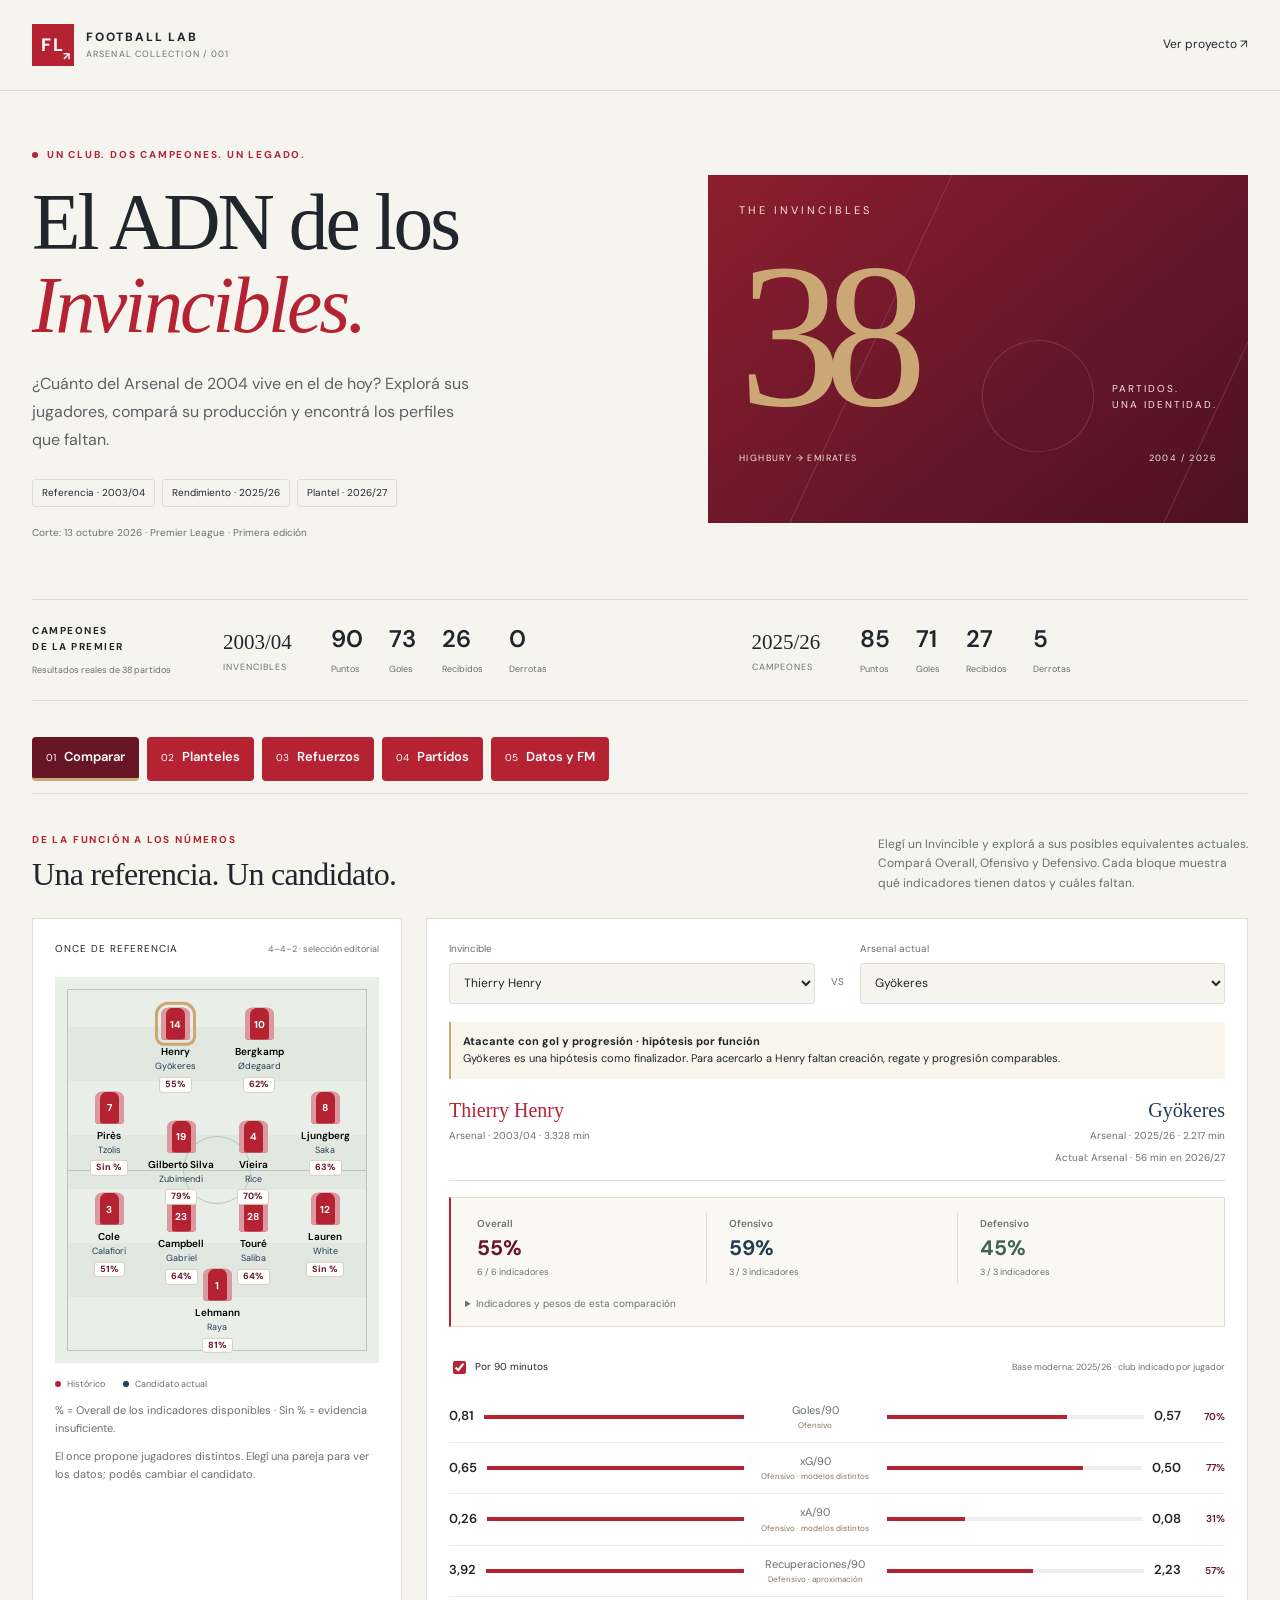
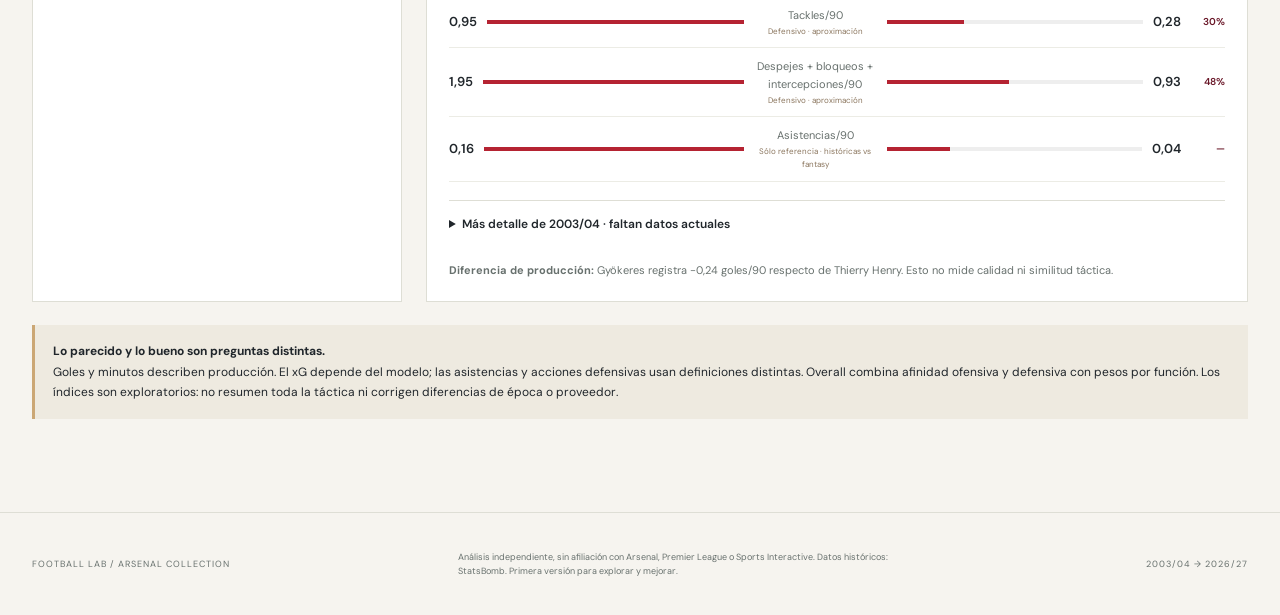
==== commit 5a90abaf: "Compare overall attacking and defensive profiles with seven recruitment candidates" ====
--- a/docs/index.html
+++ b/docs/index.html
@@ -4,25 +4,25 @@
   <meta charset="utf-8"><meta name="viewport" content="width=device-width, initial-scale=1">
   <meta name="description" content="Explorá los Invincibles de 2003/04, el Arsenal campeón de 2025/26 y el plantel actual. Datos reales, perfiles y candidatos para investigar.">
   <title>Arsenal · El ADN de los Invincibles</title>
-  <link rel="stylesheet" href="lab.css?v=20261013-3">
-  <script defer src="arsenal-data.js?v=20261013-3"></script><script defer src="similarity.js?v=20261013-3"></script><script defer src="lab.js?v=20261013-3"></script>
+  <link rel="stylesheet" href="lab.css?v=20261013-4">
+  <script defer src="arsenal-data.js?v=20261013-4"></script><script defer src="similarity.js?v=20261013-4"></script><script defer src="lab.js?v=20261013-4"></script>
 </head>
 <body>
 <a class="skip" href="#main">Ir al contenido</a>
 <header class="masthead"><a href="./" class="brand"><span class="brand-mark">FL<span>↗</span></span><span>FOOTBALL LAB<small>ARSENAL COLLECTION / 001</small></span></a><a href="https://github.com/isardi4/football-lab" target="_blank" rel="noopener">Ver proyecto <span aria-hidden="true">↗</span></a></header>
 <main id="main">
-<section class="hero"><div class="hero-copy"><p class="eyebrow"><span class="live-dot"></span> UN CLUB. DOS CAMPEONES. UN LEGADO.</p><h1>El ADN de los<br><em>Invincibles.</em></h1><p class="intro">¿Cuánto del Arsenal de 2004 vive en el de hoy? Explorá sus jugadores, compará su producción y encontrá los perfiles que faltan.</p><div class="hero-tags"><span>Referencia · 2003/04</span><span>Rendimiento · 2025/26</span><span>Plantel · 2026/27</span></div><div id="similarity-preview"></div><p class="snapshot">Corte: 13 octubre 2026 · Premier League · Primera edición</p></div><div class="hero-art" aria-hidden="true"><div class="season-label">THE INVINCIBLES</div><div class="giant-number">38<span>PARTIDOS.<br>UNA IDENTIDAD.</span></div><div class="art-bottom"><span>HIGHBURY → EMIRATES</span><span>2004 / 2026</span></div><div class="pitch-outline"></div></div></section>
-<section class="team-strip" aria-label="Resumen de temporadas"><div class="strip-label"><span>CAMPEONES<br>DE LA PREMIER</span><small>Resultados reales de 38 partidos</small></div><div id="team-summary" class="team-summary"></div></section>
+<section class="hero"><div class="hero-copy"><p class="eyebrow"><span class="live-dot"></span> UN CLUB. DOS CAMPEONES. UN LEGADO.</p><h1>El ADN de los<br><em>Invincibles.</em></h1><p class="intro">¿Cuánto del Arsenal de 2004 vive en el de hoy? Explorá sus jugadores, compará su producción y encontrá los perfiles que faltan.</p><div class="hero-tags"><span>Referencia · 2003/04</span><span>Rendimiento · 2025/26</span><span>Plantel · 2026/27</span></div><p class="snapshot">Corte: 13 octubre 2026 · Premier League · Primera edición</p></div><div class="hero-art" aria-hidden="true"><div class="season-label">THE INVINCIBLES</div><div class="giant-number">38<span>PARTIDOS.<br>UNA IDENTIDAD.</span></div><div class="art-bottom"><span>HIGHBURY → EMIRATES</span><span>2004 / 2026</span></div><div class="pitch-outline"></div></div></section>
+<section class="team-strip" aria-label="Resumen de temporadas"><div class="strip-label"><span>CAMPEONES <br>DE LA PREMIER</span><small>Resultados reales de 38 partidos</small></div><div id="team-summary" class="team-summary"></div></section>
 <nav class="tabs" aria-label="Secciones del análisis"><button data-tab="compare" aria-selected="true">01 <span>Comparar</span></button><button data-tab="squads" aria-selected="false">02 <span>Planteles</span></button><button data-tab="recruit" aria-selected="false">03 <span>Refuerzos</span></button><button data-tab="matches" aria-selected="false">04 <span>Partidos</span></button><button data-tab="sources" aria-selected="false">05 <span>Datos y FM</span></button></nav>
 <section id="compare" class="view active">
-<div class="section-heading"><div><p class="eyebrow">DE LA FUNCIÓN A LOS NÚMEROS</p><h2>Una referencia. Un candidato.</h2></div><p>Elegí un Invincible y explorá a sus posibles equivalentes actuales. El porcentaje aparece en cada pareja del once y en el recuadro del comparador. Mide producción ofensiva, no parecido de estilo.</p></div>
-<div class="compare-layout"><aside class="formation-panel"><div class="panel-title"><span>ONCE DE REFERENCIA</span><small>4–4–2 · selección editorial</small></div><div class="pitch" id="pitch"></div><div class="legend"><i></i> Histórico <i class="modern-dot"></i> Candidato actual</div><p class="small-note">% = similitud ofensiva · Sin % = datos o función insuficientes.</p><p class="small-note">El once propone jugadores distintos. Elegí una pareja para ver los datos; podés cambiar el candidato.</p></aside><div class="comparison-panel"><div class="selectors"><label>Invincible<select id="historical-select"></select></label><span class="versus">VS</span><label>Arsenal actual<select id="current-select"></select></label></div><div id="role-note" class="role-note"></div><div id="comparison-head"></div><section id="similarity" class="similarity" aria-live="polite" aria-label="Similitud de producción ofensiva"></section><div class="metric-controls"><label><input type="checkbox" id="per90" checked> Por 90 minutos</label><span>Base moderna: 2025/26 · club indicado por jugador</span></div><div id="metrics" class="metrics"></div><details class="details"><summary>Más detalle de 2003/04 · faltan datos actuales</summary><div id="historical-details"></div></details><div id="comparison-takeaway" class="takeaway"></div></div></div>
-<div class="notice"><strong>Lo parecido y lo bueno son preguntas distintas.</strong> Goles y minutos describen producción. El xG depende del modelo; las asistencias y acciones defensivas usan definiciones distintas. El porcentaje mide sólo producción ofensiva con goles y xG por 90; no resume el parecido táctico.</div>
+<div class="section-heading"><div><p class="eyebrow">DE LA FUNCIÓN A LOS NÚMEROS</p><h2>Una referencia. Un candidato.</h2></div><p>Elegí un Invincible y explorá a sus posibles equivalentes actuales. Compará Overall, Ofensivo y Defensivo. Cada bloque muestra qué indicadores tienen datos y cuáles faltan.</p></div>
+<div class="compare-layout"><aside class="formation-panel"><div class="panel-title"><span>ONCE DE REFERENCIA</span><small>4–4–2 · selección editorial</small></div><div class="pitch" id="pitch"></div><div class="legend"><i></i> Histórico <i class="modern-dot"></i> Candidato actual</div><p class="small-note">% = Overall de los indicadores disponibles · Sin % = evidencia insuficiente.</p><p class="small-note">El once propone jugadores distintos. Elegí una pareja para ver los datos; podés cambiar el candidato.</p></aside><div class="comparison-panel"><div class="selectors"><label>Invincible<select id="historical-select"></select></label><span class="versus">VS</span><label>Arsenal actual<select id="current-select"></select></label></div><div id="role-note" class="role-note"></div><div id="comparison-head"></div><section id="similarity" class="similarity" aria-live="polite" aria-label="Similitud Overall, ofensiva y defensiva"></section><div class="metric-controls"><label><input type="checkbox" id="per90" checked> Por 90 minutos</label><span>Base moderna: 2025/26 · club indicado por jugador</span></div><div id="metrics" class="metrics"></div><details class="details"><summary>Más detalle de 2003/04 · faltan datos actuales</summary><div id="historical-details"></div></details><div id="comparison-takeaway" class="takeaway"></div></div></div>
+<div class="notice"><strong>Lo parecido y lo bueno son preguntas distintas.</strong> Goles y minutos describen producción. El xG depende del modelo; las asistencias y acciones defensivas usan definiciones distintas. Overall combina afinidad ofensiva y defensiva con pesos por función. Los índices son exploratorios: no resumen toda la táctica ni corrigen diferencias de época o proveedor.</div>
 </section>
 <section id="squads" class="view" hidden><div class="section-heading"><div><p class="eyebrow">LOS JUGADORES DETRÁS DEL EQUIPO</p><h2>Tres fotografías del Arsenal.</h2></div><p>Separá el plantel histórico, los registros del campeón y los jugadores disponibles en la última lista oficial.</p></div><div class="toolbar"><label>Plantel<select id="squad-season"><option value="historical">Invincibles · 2003/04</option><option value="champions">Campeón · registros FPL 2025/26</option><option value="current">Actual · 2026/27</option></select></label><label>Buscar<input id="squad-search" type="search" placeholder="Nombre del jugador"></label><label>Grupo<select id="squad-group"><option value="all">Todos</option><option value="GK">Arqueros</option><option value="DEF">Defensores</option><option value="MID">Mediocampistas</option><option value="FWD">Delanteros</option></select></label></div><p id="squad-caption" class="small-note"></p><div class="table-wrap"><table><thead id="squad-head"></thead><tbody id="squad-body"></tbody></table></div><p class="small-note">Las entradas FPL con cero minutos no prueban participación. Plantel actual: 22 registros senior y dos jóvenes del primer equipo seleccionados; Nwaneri queda excluido por cesión en la lista oficial. No incluye toda la academia. Roles actuales: etiquetas editoriales, no posiciones medidas.</p></section>
-<section id="recruit" class="view" hidden><div class="section-heading"><div><p class="eyebrow">EL PERFIL QUE NOS FALTA</p><h2>Una primera lista para investigar.</h2></div><p>Buscá producción cercana al referente entre jugadores de Premier 2025/26. Es un filtro inicial, no una recomendación de fichaje.</p></div><div class="toolbar"><label>Referente<select id="recruit-reference"></select></label><label>Grupo FPL<select id="recruit-group"><option value="FWD">Delanteros</option><option value="MID">Mediocampistas</option><option value="DEF">Defensores</option><option value="GK">Arqueros</option></select></label><label>Mínimo de minutos<select id="min-minutes"><option>900</option><option>1800</option><option>2700</option></select></label><label>Ordenar por<select id="recruit-sort"><option value="similarity">Mayor % de similitud ofensiva</option><option value="gap">Goles/90 más cercanos al referente</option><option value="xg">Mayor xG/90 moderno</option><option value="xa">Mayor xA/90 moderno</option><option value="tackles">Más tackles/90 modernos</option><option value="minutes">Más minutos</option></select></label></div><div id="recruit-best"></div><div id="recruit-note" class="notice"></div><div class="table-wrap"><table><thead><tr><th>Similitud %</th><th>Jugador</th><th>Club 2025/26</th><th>Club FPL actual</th><th>Min</th><th>Goles/90</th><th>xG/90</th><th>xA/90</th><th>Tackles/90</th></tr></thead><tbody id="recruit-body"></tbody></table></div><p class="small-note">Universo: archivo FPL Premier 2025/26, excluye integrantes del Arsenal actual y jugadores asociados a Arsenal en ese archivo. Club actual según snapshot FPL, pendiente de verificación oficial para un fichaje. Sin presupuesto, contratos, salarios ni disponibilidad confirmada. Una categoría amplia no distingue pivote, extremo y mediapunta.</p></section>
+<section id="recruit" class="view" hidden><div class="section-heading"><div><p class="eyebrow">EL PERFIL QUE NOS FALTA</p><h2>Siete perfiles para investigar.</h2></div><p>Hasta siete candidatos, ordenados por Overall, Ofensivo o Defensivo respecto del referente original.</p></div><div class="toolbar"><label>Referente<select id="recruit-reference"></select></label><label>Grupo FPL<select id="recruit-group"><option value="FWD">Delanteros</option><option value="MID">Mediocampistas</option><option value="DEF">Defensores</option><option value="GK">Arqueros</option></select></label><label>Mínimo de minutos<select id="min-minutes"><option>900</option><option>1800</option><option>2700</option></select></label><label>Ordenar por<select id="recruit-sort"><option value="overall">Mayor Overall</option><option value="offensive">Mayor % ofensivo</option><option value="defensive">Mayor % defensivo</option><option value="xg">Mayor xG/90 moderno</option><option value="xa">Mayor xA/90 moderno</option><option value="tackles">Más tackles/90 modernos</option><option value="minutes">Más minutos</option></select></label></div><div id="recruit-note" class="notice"></div><div class="table-wrap"><table class="recruit-table"><thead><tr><th>Jugador</th><th>Overall</th><th>Ofensivo</th><th>Defensivo</th><th>Club 2025/26</th><th>Club FPL actual</th><th>Min</th><th>Goles/90</th><th>xG/90</th><th>xA/90</th><th>Recup./90</th><th>Tackles/90</th><th>CBI/90</th><th>Atajadas/90</th><th>Recibidos/90</th><th>Vallas/90</th></tr></thead><tbody id="recruit-body"></tbody></table></div><p class="small-note">Deslizá la tabla para ver el resto de los indicadores. CBI = despejes + bloqueos + intercepciones. Universo: archivo FPL Premier 2025/26, excluye integrantes del Arsenal actual y jugadores asociados a Arsenal en ese archivo. Club actual según snapshot FPL, pendiente de verificación oficial para un fichaje. Sin presupuesto, contratos, salarios ni disponibilidad confirmada. Una categoría amplia no distingue pivote, extremo y mediapunta.</p></section>
 <section id="matches" class="view" hidden><div class="section-heading"><div><p class="eyebrow">38 PARTIDOS POR CAMPAÑA</p><h2>Las temporadas, partido a partido.</h2></div><p>El contexto colectivo ayuda a leer la producción individual. El marcador incluye los goles en contra del rival.</p></div><div class="toolbar"><label>Temporada<select id="match-season"><option>2003/04</option><option>2025/26</option></select></label><label>Resultado<select id="match-result"><option value="all">Todos</option><option value="win">Victoria</option><option value="draw">Empate</option><option value="loss">Derrota</option></select></label></div><div id="match-grid" class="match-grid"></div></section>
-<section id="sources" class="view" hidden><div class="section-heading"><div><p class="eyebrow">EVIDENCIA, NO MAGIA</p><h2>Qué sabemos. Qué falta.</h2></div><p>Fuentes, definiciones y cobertura para poder discutir cada comparación.</p></div><div class="source-grid"><article class="source-card"><span class="source-status">38 / 38 PARTIDOS</span><h3>StatsBomb · 2003/04</h3><p>Eventos y alineaciones de toda la temporada del Arsenal. Métricas calculadas desde acciones, sin tracking continuo.</p><a href="https://github.com/hudl/open-data/tree/master/data" target="_blank" rel="noopener">Repositorio oficial ↗</a><img src="statsbomb-logo.png" alt="StatsBomb" class="sb-logo"></article><article class="source-card"><span class="source-status">TEMPORADA COMPLETA · ARCHIVO</span><h3>FPL · 2025/26</h3><p>Agregados conservados por vaastav. Contraste con cinco respuestas históricas de FPL. No es una segunda medición independiente.</p><a href="https://github.com/vaastav/Fantasy-Premier-League/tree/master/data/2025-26" target="_blank" rel="noopener">Archivo y procedencia ↗</a></article><article class="source-card"><span class="source-status">PLANTEL Y CONTEXTO</span><h3>Premier League + resultados</h3><p>Plantel registrado en septiembre de 2026. Resultados de Football-Data.co.uk para la campaña 2025/26.</p><a href="https://www.premierleague.com/en/news/4706139/see-all-the-202627-premier-league-squad-lists" target="_blank" rel="noopener">Planteles oficiales ↗</a><a href="https://www.football-data.co.uk/mmz4281/2526/E0.csv" target="_blank" rel="noopener">Resultados descargables ↗</a></article></div><article class="fm-panel"><div><p class="eyebrow">UNA CAPA COMPLEMENTARIA</p><h3>Football Manager también entra en la conversación.</h3><p>Una muestra pública de Rice en FM26 aporta atributos de scouting. No son estadísticas de partidos reales y no tenemos atributos históricos de 2003/04 equivalentes. La descarga directa de FMInside respondió 403; no hay cobertura FM completa.</p><a href="https://fminside.net/players/7-fm-26/28106491-declan-rice" target="_blank" rel="noopener">Fuente: FMInside · escala normalizada 0–99 ↗</a></div><div id="fm-attributes"></div></article><details class="details" open><summary>Cómo se calculan y comparan las métricas</summary><ul class="method-list"><li><strong>Minutos históricos:</strong> suma de intervalos de posiciones, sin agregar tiempo de descuento; contempla sustituciones, expulsiones y salidas temporales. Puede diferir del registro oficial de minutos.</li><li><strong>Por 90:</strong> total × 90 / minutos. Sin minutos, el resultado es “—”; no se convierte un faltante en cero.</li><li><strong>Goles:</strong> tiros con resultado Goal; no incluye goles en contra del rival. Es la dimensión de producción más directamente comparable.</li><li><strong>xG y xA:</strong> histórico según StatsBomb; xA calculado como xG del tiro asociado al pase. FPL usa su propio proveedor. Mostrar juntos no implica modelos idénticos.</li><li><strong>Asistencias:</strong> goal_assist histórico frente a asistencias fantasy. Se muestran por separado, sin asumir equivalencia.</li><li><strong>Defensa:</strong> tackles y recuperaciones según cada proveedor. Intercepciones históricas no se equiparan al total FPL de despejes + bloqueos + intercepciones.</li><li><strong>Progresión histórica:</strong> pases completados con avance horizontal ≥12 unidades StatsBomb, sobre campo de 120×80. Es una definición de este proyecto, no una métrica oficial ni una evaluación táctica completa.</li><li><strong>Porcentaje ofensivo:</strong> promedio de menor ÷ mayor × 100 en goles/90 y xG/90, con igual peso. Requiere al menos 900 minutos en cada ventana. Ceros compartidos se excluyen; métricas faltantes impiden calcularlo. Es exploratorio y combina modelos de xG diferentes. No es una probabilidad ni un porcentaje de similitud táctica.</li><li><strong>Candidatos:</strong> las parejas del once son hipótesis editoriales. El buscador externo ordena una sola dimensión explícita; no estima similitud global ni viabilidad de contratación.</li><li><strong>Ventanas:</strong> 2003/04 contra rendimiento 2025/26; el plantel disponible es 2026/27. Los nuevos fichajes muestran su club en la ventana medida.</li></ul></details><div class="download-row"><a class="button" href="arsenal-data.json" download>Descargar datos del análisis ↓</a><a href="data_dictionary.md">Diccionario de datos ↗</a><a href="https://github.com/isardi4/football-lab/blob/main/scripts/build_dashboard_data.py" target="_blank" rel="noopener">Ver cálculos ↗</a></div></section>
+<section id="sources" class="view" hidden><div class="section-heading"><div><p class="eyebrow">EVIDENCIA, NO MAGIA</p><h2>Qué sabemos. Qué falta.</h2></div><p>Fuentes, definiciones y cobertura para poder discutir cada comparación.</p></div><div class="source-grid"><article class="source-card"><span class="source-status">38 / 38 PARTIDOS</span><h3>StatsBomb · 2003/04</h3><p>Eventos y alineaciones de toda la temporada del Arsenal. Métricas calculadas desde acciones, sin tracking continuo.</p><a href="https://github.com/hudl/open-data/tree/master/data" target="_blank" rel="noopener">Repositorio oficial ↗</a><img src="statsbomb-logo.png" alt="StatsBomb" class="sb-logo"></article><article class="source-card"><span class="source-status">TEMPORADA COMPLETA · ARCHIVO</span><h3>FPL · 2025/26</h3><p>Agregados conservados por vaastav. Contraste con cinco respuestas históricas de FPL. No es una segunda medición independiente.</p><a href="https://github.com/vaastav/Fantasy-Premier-League/tree/master/data/2025-26" target="_blank" rel="noopener">Archivo y procedencia ↗</a></article><article class="source-card"><span class="source-status">PLANTEL Y CONTEXTO</span><h3>Premier League + resultados</h3><p>Plantel registrado en septiembre de 2026. Resultados de Football-Data.co.uk para la campaña 2025/26.</p><a href="https://www.premierleague.com/en/news/4706139/see-all-the-202627-premier-league-squad-lists" target="_blank" rel="noopener">Planteles oficiales ↗</a><a href="https://www.football-data.co.uk/mmz4281/2526/E0.csv" target="_blank" rel="noopener">Resultados descargables ↗</a></article></div><article class="fm-panel"><div><p class="eyebrow">UNA CAPA COMPLEMENTARIA</p><h3>Football Manager también entra en la conversación.</h3><p>Una muestra pública de Rice en FM26 aporta atributos de scouting. No son estadísticas de partidos reales y no tenemos atributos históricos de 2003/04 equivalentes. La descarga directa de FMInside respondió 403; no hay cobertura FM completa.</p><a href="https://fminside.net/players/7-fm-26/28106491-declan-rice" target="_blank" rel="noopener">Fuente: FMInside · escala normalizada 0–99 ↗</a></div><div id="fm-attributes"></div></article><details class="details" open><summary>Cómo se calculan y comparan las métricas</summary><ul class="method-list"><li><strong>Minutos históricos:</strong> suma de intervalos de posiciones, sin agregar tiempo de descuento; contempla sustituciones, expulsiones y salidas temporales. Puede diferir del registro oficial de minutos.</li><li><strong>Por 90:</strong> total × 90 / minutos. Sin minutos, el resultado es “—”; no se convierte un faltante en cero.</li><li><strong>Goles:</strong> tiros con resultado Goal; no incluye goles en contra del rival. Es la dimensión de producción más directamente comparable.</li><li><strong>xG y xA:</strong> histórico según StatsBomb; xA calculado como xG del tiro asociado al pase. FPL usa su propio proveedor. Mostrar juntos no implica modelos idénticos.</li><li><strong>Asistencias:</strong> goal_assist histórico frente a asistencias fantasy. Se muestran por separado, sin asumir equivalencia.</li><li><strong>Defensa:</strong> tackles y recuperaciones según cada proveedor. Se reconstruye un agregado CBI histórico sumando eventos Clearance, Block e Interception. Es una aproximación al campo FPL, no una homologación exacta. Intercepciones por separado siguen sin equivalente moderno.</li><li><strong>Progresión histórica:</strong> pases completados con avance horizontal ≥12 unidades StatsBomb, sobre campo de 120×80. Es una definición de este proyecto, no una métrica oficial ni una evaluación táctica completa.</li><li><strong>Overall, Ofensivo y Defensivo:</strong> cada indicador usa menor ÷ mayor × 100 sobre valores por 90. Ofensivo: goles, xG y xA. Defensivo: recuperaciones, tackles y CBI; para arqueros: atajadas, goles recibidos y vallas invictas. Los bloques promedian indicadores con señal y requieren al menos dos presentes, más 900 minutos por jugador. Un cero compartido no aporta señal.</li><li><strong>Pesos del Overall:</strong> según el grupo original: delanteros 70% ofensivo / 30% defensivo; mediocampistas 50% / 50%; defensores 30% / 70%; arqueros 0% / 100%. Son decisiones explícitas del proyecto, no pesos aprendidos ni validados. Si falta un bloque requerido, Overall queda no evaluable. No se reemplazan faltantes por cero.</li><li><strong>Arqueros:</strong> goles recibidos históricos del marcador cuando el arquero cubrió el partido completo. No se atribuyen a jugadores de campo. Las atajadas son una reconstrucción por tipo de evento. El componente ofensivo no es evaluable sin distribución moderna.</li><li><strong>Candidatos:</strong> se muestran hasta siete, con orden por la dimensión elegida. Es afinidad de indicadores disponibles, no prueba de igual calidad, parecido táctico total o viabilidad de contratación. Asistencias fantasy y atributos FM sin contraparte histórica quedan fuera del índice.</li><li><strong>Ventanas:</strong> 2003/04 contra rendimiento 2025/26; el plantel disponible es 2026/27. Los nuevos fichajes muestran su club en la ventana medida.</li></ul></details><div class="download-row"><a class="button" href="arsenal-data.json" download>Descargar datos del análisis ↓</a><a href="data_dictionary.md">Diccionario de datos ↗</a><a href="https://github.com/isardi4/football-lab/blob/main/scripts/build_dashboard_data.py" target="_blank" rel="noopener">Ver cálculos ↗</a></div></section>
 </main>
 <footer><span>FOOTBALL LAB / ARSENAL COLLECTION</span><p>Análisis independiente, sin afiliación con Arsenal, Premier League o Sports Interactive. Datos históricos: StatsBomb. Primera versión para explorar y mejorar.</p><span>2003/04 → 2026/27</span></footer>
 <noscript><p class="notice">Activá JavaScript para explorar la comparación interactiva.</p></noscript>
--- a/docs/lab.css
+++ b/docs/lab.css
@@ -8,3 +8,5 @@
 .similarity{background:#f6f3ea;border:1px solid #e2dccd;padding:18px;margin:18px 0}.similarity-summary{display:flex;align-items:center;gap:20px}.similarity-number{min-width:92px}.similarity-number output{font-size:42px;font-family:Georgia,serif;color:var(--wine);line-height:1}.similarity-number output span{font-size:22px}.similarity-summary .eyebrow{margin:0 0 5px;font-size:9px}.similarity-summary p{margin:0 0 4px;font-size:12px}.similarity-summary small{font-size:10px;color:var(--muted);display:block;line-height:1.5}.similarity-components{display:flex;gap:24px;margin-top:14px;padding-top:10px;border-top:1px solid #e2dccd}.similarity-components div{display:flex;gap:12px;font-size:10px}.similarity-components strong{color:var(--wine)}.score-method{font-size:10px;color:var(--muted);margin-top:12px}.score-method summary{cursor:pointer}.score-method p{margin:10px 0 0}.similarity-empty{font-size:11px;color:var(--muted)}.similarity-empty p{margin:6px 0 0}@media(max-width:480px){.similarity{padding:14px}.similarity-summary{gap:12px}.similarity-number{min-width:65px}.similarity-number output{font-size:35px}.similarity-components{gap:16px;flex-wrap:wrap}}
 
 .score-preview{display:flex;justify-content:space-between;align-items:center;gap:16px;border:1px solid #d5b995;background:#eee6d9;padding:12px 16px;margin-top:18px;max-width:440px;text-decoration:none}.score-preview strong{display:block;font-size:12px}.score-preview small{display:block;color:var(--muted);font-size:10px}.score-preview b{font-family:Georgia,serif;font-size:34px;color:var(--wine);white-space:nowrap}.pitch-score{display:inline-block;background:white;color:var(--wine);border:1px solid #dbcfba;border-radius:3px;font-size:9px;font-weight:700;padding:1px 5px;margin-top:3px}.similarity-number output{font-size:56px}.similarity{border-left:4px solid var(--red)}.recruit-best-card{display:flex;justify-content:space-between;align-items:center;gap:24px;background:#ede5d7;border:1px solid #d8c4a6;border-left:4px solid var(--red);padding:22px 25px;margin:20px 0}.recruit-best-card h3{font-family:Georgia,serif;font-size:26px;font-weight:400;margin:5px 0}.recruit-best-card h3 span{font-size:18px;color:var(--muted)}.recruit-best-card p{font-size:11px;margin:5px 0}.recruit-best-card .eyebrow{font-size:9px;margin:0}.recruit-best-card small{font-size:10px;color:var(--muted)}.recruit-best-card>strong{font-family:Georgia,serif;font-size:56px;font-weight:400;white-space:nowrap;color:var(--wine)}.recruit-best-card>strong span{font-size:28px}.score-pill{display:inline-block;color:var(--wine);background:#f0e6d5;padding:4px 9px;border-radius:3px;font-size:18px}.score-pill.unavailable{color:var(--muted);background:var(--paper)}.score-cell{position:sticky;left:0;background:white;z-index:1}.score-cell small{margin-top:3px}@media(max-width:480px){.recruit-best-card{padding:16px;gap:12px}.recruit-best-card h3{font-size:22px}.recruit-best-card h3 span{display:block;font-size:15px}.recruit-best-card>strong{font-size:42px}.similarity-number output{font-size:42px}.pitch{min-height:445px}.score-preview b{font-size:30px}}
+
+.tabs{gap:8px;padding:8px 0 12px;border-bottom:1px solid var(--line)}.tabs button{background:var(--red);color:white;border-radius:4px;border-bottom:3px solid transparent;padding:10px 14px;min-height:44px}.tabs button[aria-selected=true]{background:var(--wine);color:white;border-bottom-color:var(--gold)}.tabs button:hover{background:#8f1b2b;filter:none}.tabs button span{font-weight:600}.similarity{background:#faf8f2;padding:14px;margin:16px 0;border-left:2px solid var(--red)}.score-grid{display:grid;grid-template-columns:repeat(3,1fr);gap:10px}.score-compact{border-right:1px solid var(--line);padding:4px 12px;display:flex;flex-direction:column;gap:3px}.score-compact:last-child{border-right:0}.score-compact>span{font-size:10px;font-weight:600;color:var(--muted)}.score-compact output{font-size:21px;line-height:1.3;color:var(--wine);font-weight:700}.score-compact[data-dimension=defensive] output{color:var(--green)}.score-compact[data-dimension=offensive] output{color:var(--navy)}.score-compact small{font-size:9px;color:var(--muted)}.score-breakdown{margin-top:12px;padding-top:8px;border-top:1px solid var(--line)}.score-breakdown>div{display:grid;grid-template-columns:1fr 45px;gap:4px;margin:7px 0}.score-breakdown>div small{grid-column:1/3;color:var(--muted);font-size:9px}.metric-row{grid-template-columns:1fr 125px 1fr 35px;gap:9px}.metric-affinity{font-size:10px;font-weight:600;color:var(--wine);text-align:right}.score-pill{font-size:13px;padding:3px 6px}.score-cell{position:static}.recruit-table td:first-child,.recruit-table th:first-child{position:sticky;left:0;background:#fff;z-index:1;min-width:115px}.recruit-table th:first-child{background:#efeee8}.recruit-table td small{font-size:9px}.recruit-table th,.recruit-table td{padding:11px 12px}@media(max-width:760px){.tabs{gap:6px}.tabs button{padding:9px 12px}.tabs button span{font-size:12px}.metric-row{grid-template-columns:1fr 108px 1fr 28px;gap:5px}.metric-affinity{font-size:9px}.score-compact{padding:4px 6px}.score-compact output{font-size:19px}.score-grid{gap:4px}.recruit-table th,.recruit-table td{padding:10px 8px}.recruit-table td:first-child,.recruit-table th:first-child{min-width:90px}}
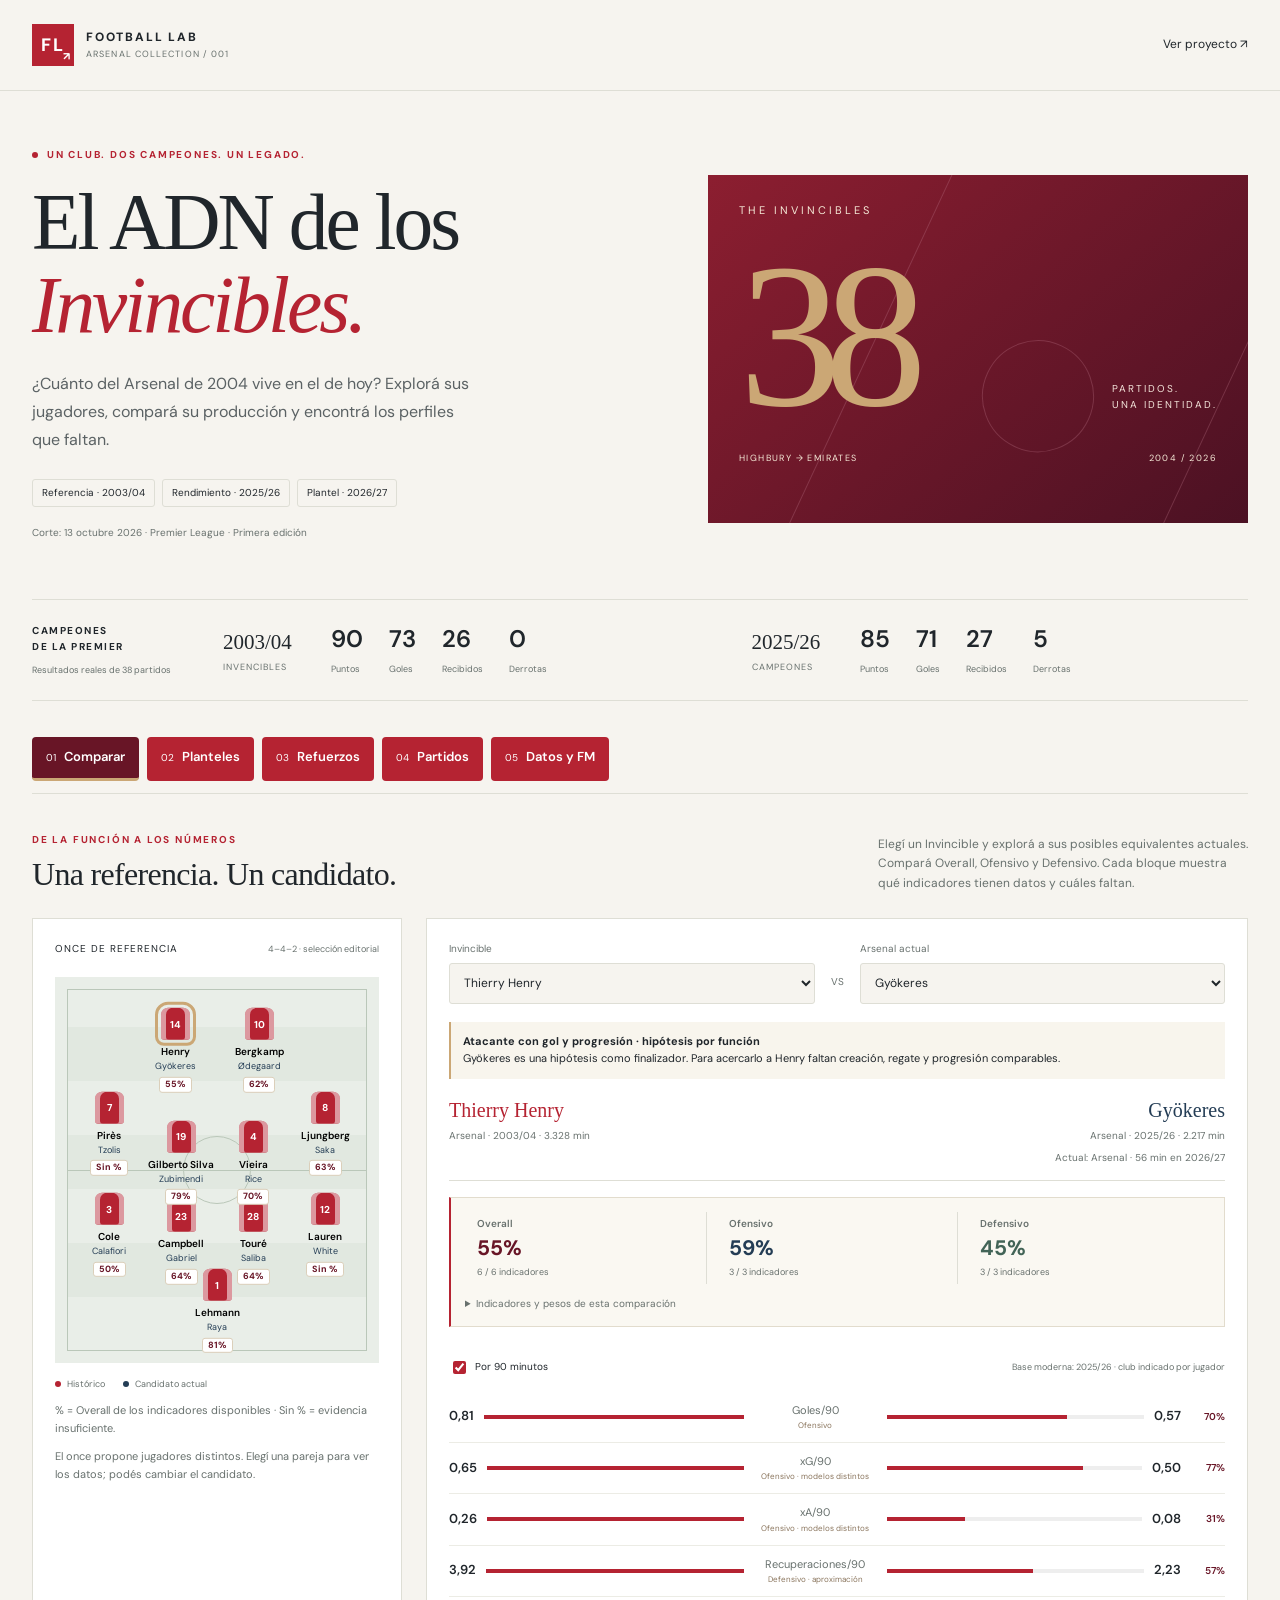
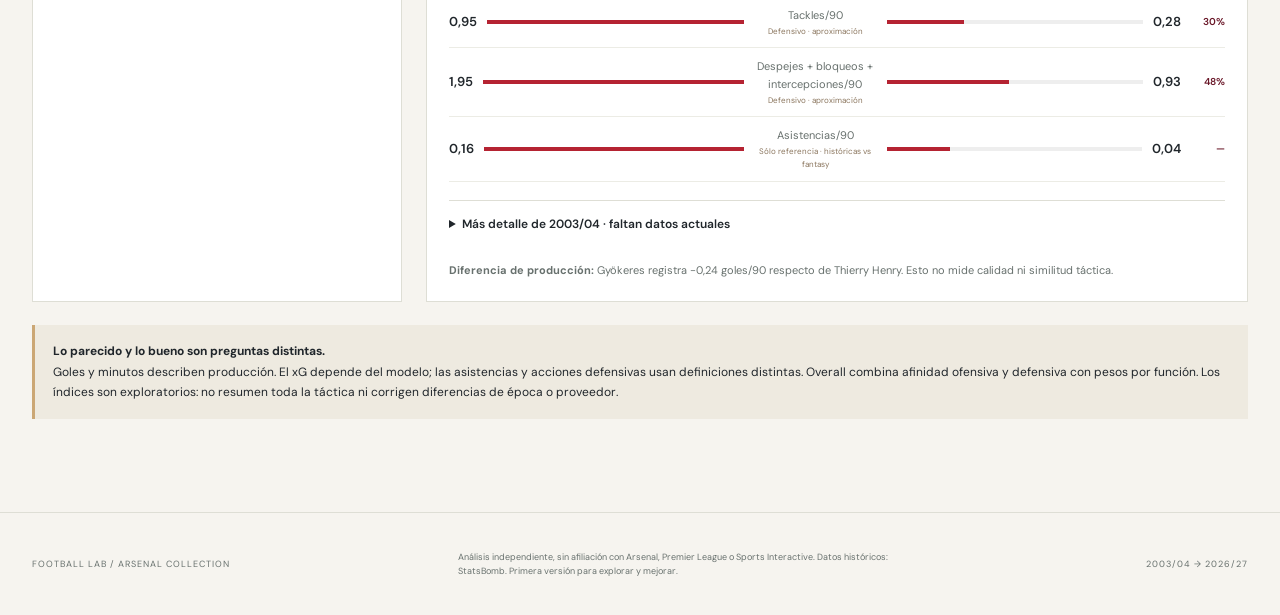
==== commit f0ca4e34: "Add pastel match cards club crests and readable match detail pages" ====
--- a/docs/index.html
+++ b/docs/index.html
@@ -4,8 +4,8 @@
   <meta charset="utf-8"><meta name="viewport" content="width=device-width, initial-scale=1">
   <meta name="description" content="Explorá los Invincibles de 2003/04, el Arsenal campeón de 2025/26 y el plantel actual. Datos reales, perfiles y candidatos para investigar.">
   <title>Arsenal · El ADN de los Invincibles</title>
-  <link rel="stylesheet" href="lab.css?v=20261013-4">
-  <script defer src="arsenal-data.js?v=20261013-4"></script><script defer src="similarity.js?v=20261013-4"></script><script defer src="lab.js?v=20261013-4"></script>
+  <link rel="stylesheet" href="lab.css?v=20261013-5">
+  <script defer src="arsenal-data.js?v=20261013-5"></script><script defer src="match-data.js?v=20261013-5"></script><script defer src="similarity.js?v=20261013-5"></script><script defer src="lab.js?v=20261013-5"></script>
 </head>
 <body>
 <a class="skip" href="#main">Ir al contenido</a>
--- a/docs/lab.css
+++ b/docs/lab.css
@@ -10,3 +10,7 @@
 .score-preview{display:flex;justify-content:space-between;align-items:center;gap:16px;border:1px solid #d5b995;background:#eee6d9;padding:12px 16px;margin-top:18px;max-width:440px;text-decoration:none}.score-preview strong{display:block;font-size:12px}.score-preview small{display:block;color:var(--muted);font-size:10px}.score-preview b{font-family:Georgia,serif;font-size:34px;color:var(--wine);white-space:nowrap}.pitch-score{display:inline-block;background:white;color:var(--wine);border:1px solid #dbcfba;border-radius:3px;font-size:9px;font-weight:700;padding:1px 5px;margin-top:3px}.similarity-number output{font-size:56px}.similarity{border-left:4px solid var(--red)}.recruit-best-card{display:flex;justify-content:space-between;align-items:center;gap:24px;background:#ede5d7;border:1px solid #d8c4a6;border-left:4px solid var(--red);padding:22px 25px;margin:20px 0}.recruit-best-card h3{font-family:Georgia,serif;font-size:26px;font-weight:400;margin:5px 0}.recruit-best-card h3 span{font-size:18px;color:var(--muted)}.recruit-best-card p{font-size:11px;margin:5px 0}.recruit-best-card .eyebrow{font-size:9px;margin:0}.recruit-best-card small{font-size:10px;color:var(--muted)}.recruit-best-card>strong{font-family:Georgia,serif;font-size:56px;font-weight:400;white-space:nowrap;color:var(--wine)}.recruit-best-card>strong span{font-size:28px}.score-pill{display:inline-block;color:var(--wine);background:#f0e6d5;padding:4px 9px;border-radius:3px;font-size:18px}.score-pill.unavailable{color:var(--muted);background:var(--paper)}.score-cell{position:sticky;left:0;background:white;z-index:1}.score-cell small{margin-top:3px}@media(max-width:480px){.recruit-best-card{padding:16px;gap:12px}.recruit-best-card h3{font-size:22px}.recruit-best-card h3 span{display:block;font-size:15px}.recruit-best-card>strong{font-size:42px}.similarity-number output{font-size:42px}.pitch{min-height:445px}.score-preview b{font-size:30px}}
 
 .tabs{gap:8px;padding:8px 0 12px;border-bottom:1px solid var(--line)}.tabs button{background:var(--red);color:white;border-radius:4px;border-bottom:3px solid transparent;padding:10px 14px;min-height:44px}.tabs button[aria-selected=true]{background:var(--wine);color:white;border-bottom-color:var(--gold)}.tabs button:hover{background:#8f1b2b;filter:none}.tabs button span{font-weight:600}.similarity{background:#faf8f2;padding:14px;margin:16px 0;border-left:2px solid var(--red)}.score-grid{display:grid;grid-template-columns:repeat(3,1fr);gap:10px}.score-compact{border-right:1px solid var(--line);padding:4px 12px;display:flex;flex-direction:column;gap:3px}.score-compact:last-child{border-right:0}.score-compact>span{font-size:10px;font-weight:600;color:var(--muted)}.score-compact output{font-size:21px;line-height:1.3;color:var(--wine);font-weight:700}.score-compact[data-dimension=defensive] output{color:var(--green)}.score-compact[data-dimension=offensive] output{color:var(--navy)}.score-compact small{font-size:9px;color:var(--muted)}.score-breakdown{margin-top:12px;padding-top:8px;border-top:1px solid var(--line)}.score-breakdown>div{display:grid;grid-template-columns:1fr 45px;gap:4px;margin:7px 0}.score-breakdown>div small{grid-column:1/3;color:var(--muted);font-size:9px}.metric-row{grid-template-columns:1fr 125px 1fr 35px;gap:9px}.metric-affinity{font-size:10px;font-weight:600;color:var(--wine);text-align:right}.score-pill{font-size:13px;padding:3px 6px}.score-cell{position:static}.recruit-table td:first-child,.recruit-table th:first-child{position:sticky;left:0;background:#fff;z-index:1;min-width:115px}.recruit-table th:first-child{background:#efeee8}.recruit-table td small{font-size:9px}.recruit-table th,.recruit-table td{padding:11px 12px}@media(max-width:760px){.tabs{gap:6px}.tabs button{padding:9px 12px}.tabs button span{font-size:12px}.metric-row{grid-template-columns:1fr 108px 1fr 28px;gap:5px}.metric-affinity{font-size:9px}.score-compact{padding:4px 6px}.score-compact output{font-size:19px}.score-grid{gap:4px}.recruit-table th,.recruit-table td{padding:10px 8px}.recruit-table td:first-child,.recruit-table th:first-child{min-width:90px}}
+
+.match-win{background:#e5eee4;border-color:#cbdcc8}.match-loss{background:#f3e2e0;border-color:#e3c7c4}.match-draw{background:#f3edd7;border-color:#e1d8b7}.match-card .draw,.match-result-label.draw{color:#7b692f}.match-card .loss,.match-result-label.loss{color:#91404a}.match-card .win,.match-result-label.win{color:#385e43}.team-crest{object-fit:contain;flex-shrink:0;vertical-align:middle}.fixture-name{display:grid;grid-template-columns:1fr auto 1fr;gap:7px;align-items:center;min-height:42px}.team-label{display:flex;align-items:center;gap:6px;min-width:0;font-size:11px;line-height:1.35}.team-label>span{overflow-wrap:anywhere}.team-label.away{justify-content:flex-end;text-align:right}.fixture-separator{color:var(--muted);font-size:10px}.match-card-bottom{display:flex;justify-content:space-between;align-items:center;gap:5px;margin-top:8px}.match-detail-link{font-size:10px;white-space:nowrap;text-decoration:none;border-bottom:1px solid #6d74675c}.match-detail-link:hover{color:var(--wine)}.match-page main{padding-top:30px}.match-hero{padding:28px 32px;border:1px solid var(--line);margin-bottom:35px}.match-title{display:flex;align-items:center;gap:14px;font-size:35px;letter-spacing:-.6px;line-height:1.25;margin:12px 0 20px}.match-title .team-crest{width:30px;height:30px}.match-title-separator{color:var(--muted);font-size:23px}.match-scoreline{display:flex;align-items:center;gap:22px;margin:12px 0}.match-scoreline>strong{font-family:Georgia,serif;font-weight:400;font-size:42px;line-height:1.1}.match-scoreline>strong>span{font-size:26px;color:var(--muted)}.match-result-label{font-size:12px;font-weight:600}.match-meta{display:flex;gap:15px;flex-wrap:wrap;font-size:11px;color:var(--muted);margin-top:20px}.match-stats{max-width:800px;background:white;border:1px solid var(--line);padding:20px 26px;margin-bottom:35px}.match-stat-head{display:flex;justify-content:space-between;gap:20px;font-size:12px;font-weight:600;margin-bottom:15px}.match-stat-head>span{display:flex;align-items:center;gap:8px}.match-stat-head .team-crest{width:20px;height:20px}.match-stat{display:grid;grid-template-columns:1fr 160px 1fr;gap:18px;align-items:center;border-top:1px solid #ecece5;padding:12px 0}.match-stat>span{text-align:center;font-size:11px;color:var(--muted)}.match-stat>div{display:flex;align-items:center;gap:12px}.match-stat>div strong{font-size:12px;min-width:32px}.match-stat>div:last-child{text-align:right}.match-stat>div:last-child .bar{background:var(--navy);float:right}.match-timeline-section,.match-lineup-section{margin:32px 0}.match-timeline-section .section-heading label{min-width:200px}.event-list{padding:0;list-style:none;margin:0;background:white;border:1px solid var(--line);max-width:950px}.event-row{display:grid;grid-template-columns:58px 16px 1fr auto;gap:14px;align-items:center;padding:15px 20px;border-bottom:1px solid #ecece5}.event-row:last-child{border-bottom:0}.event-row time{color:var(--muted);font-size:11px;font-variant-numeric:tabular-nums}.event-row strong{font-size:12px;font-weight:600}.event-row p{font-size:11px;color:var(--muted);margin:3px 0 0}.event-marker{height:8px;width:8px;border-radius:50%;background:var(--green)}.event-yellow .event-marker{background:#cbb660;border-radius:1px;width:8px;height:12px}.event-red .event-marker{background:#b45b61;border-radius:1px;width:8px;height:12px}.event-substitution .event-marker{background:#7c95a7}.event-team{display:flex;align-items:center;gap:8px;font-size:10px;color:var(--muted)}.detail-empty{background:#efede5;border:1px solid var(--line);padding:18px 20px;font-size:12px;color:var(--muted);max-width:950px}.match-lineups{display:grid;grid-template-columns:1fr 1fr;gap:24px}.lineup-card{background:white;border:1px solid var(--line);padding:20px}.lineup-card h3{display:flex;align-items:center;gap:10px;margin:0 0 12px;font-family:Georgia,serif;font-size:24px;font-weight:400}.lineup-card .team-crest{width:24px;height:24px}.match-source{margin:30px 0}.match-page footer .sb-logo{width:100px;margin:0}.match-card:hover{border-color:#b5b49e}@media(max-width:760px){.match-hero{padding:22px 18px}.match-title{font-size:25px;gap:8px;flex-wrap:wrap}.match-title .team-crest{width:23px;height:23px}.match-lineups{grid-template-columns:1fr}.match-stats{padding:15px}.match-stat{grid-template-columns:1fr 108px 1fr;gap:8px}.match-stat>div{gap:5px}.match-stat>div strong{min-width:27px;font-size:11px}.match-stat-head{font-size:10px}.event-row{grid-template-columns:43px 8px 1fr;gap:9px;padding:13px}.event-team{grid-column:3;justify-self:start;font-size:9px}.match-timeline-section .section-heading label{margin-top:15px;min-width:0}.fixture-name{gap:4px;min-height:54px}.team-label{font-size:10px;gap:4px}.team-label .team-crest{width:15px;height:16px}.match-card-bottom{flex-direction:column;align-items:start;gap:4px}.match-card header{font-size:8px}.match-card{padding:13px}.lineup-card{padding:15px}}
+
+[hidden]{display:none!important}
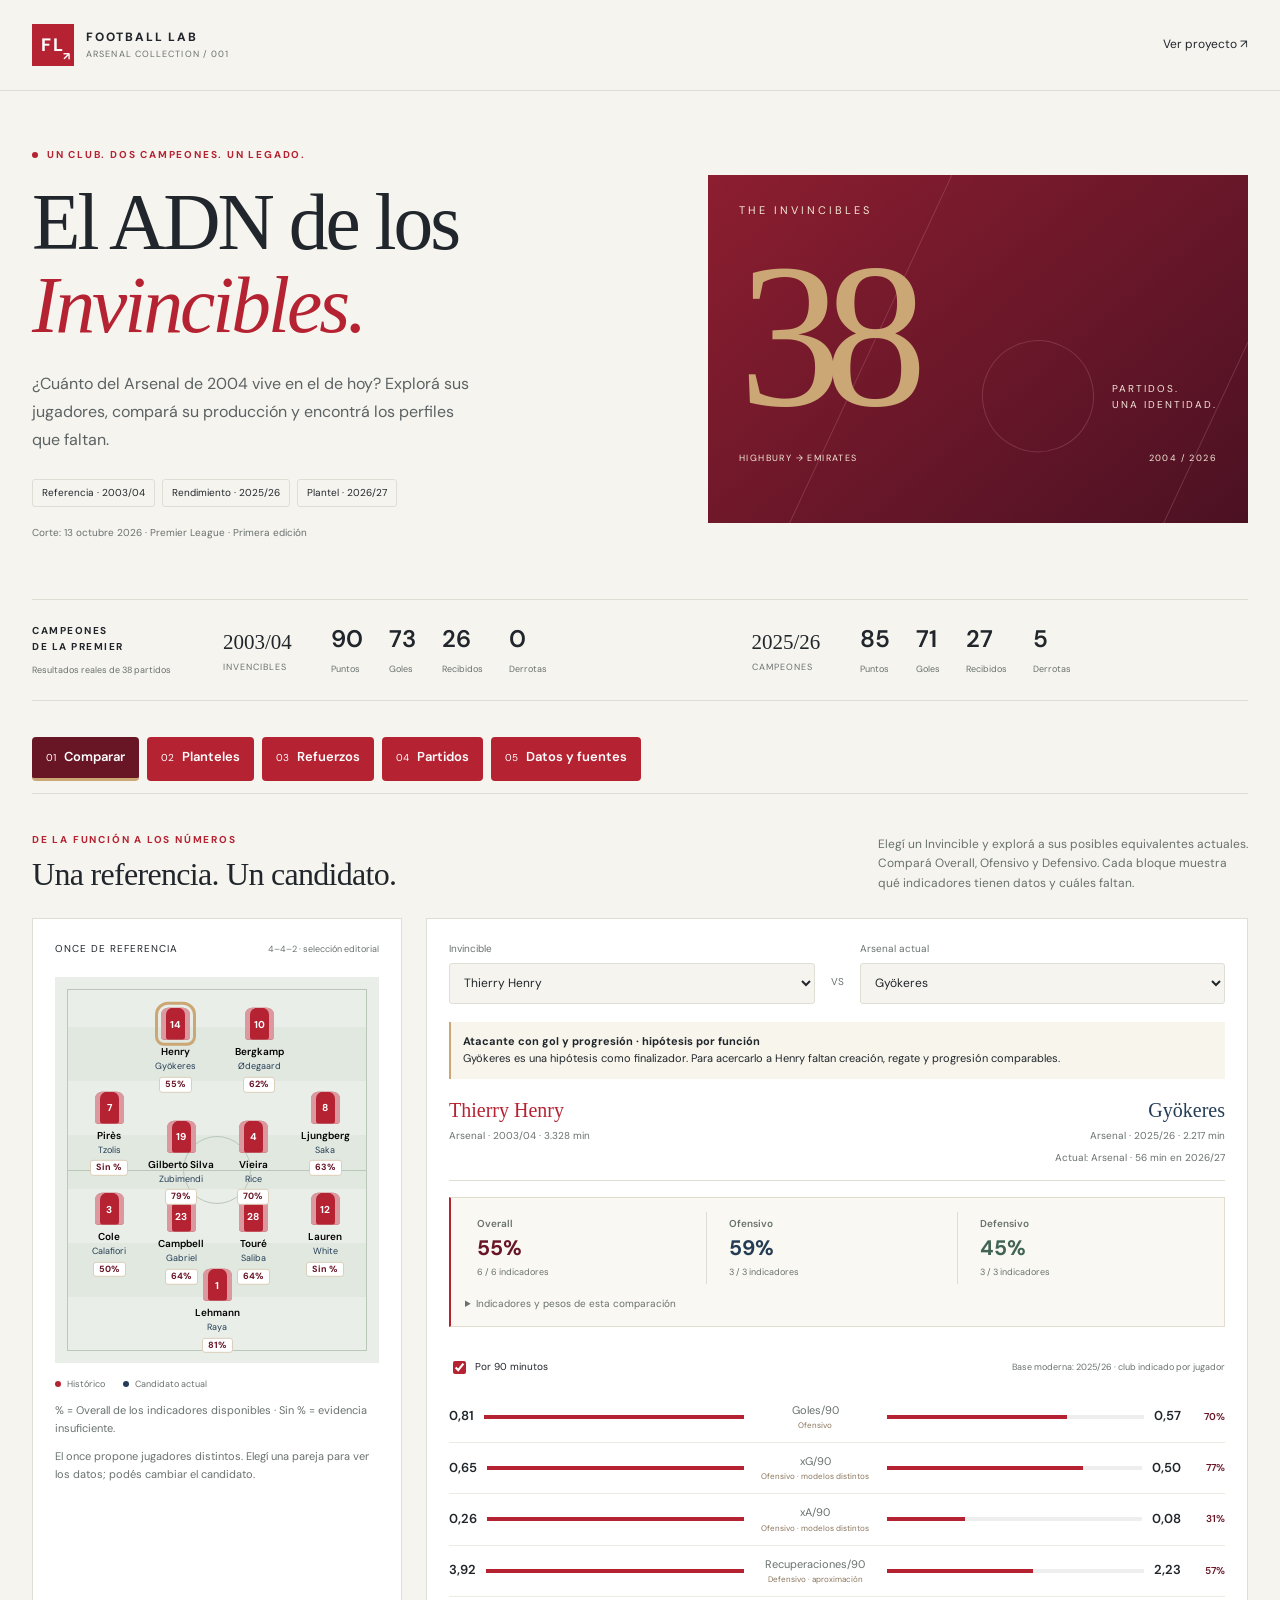
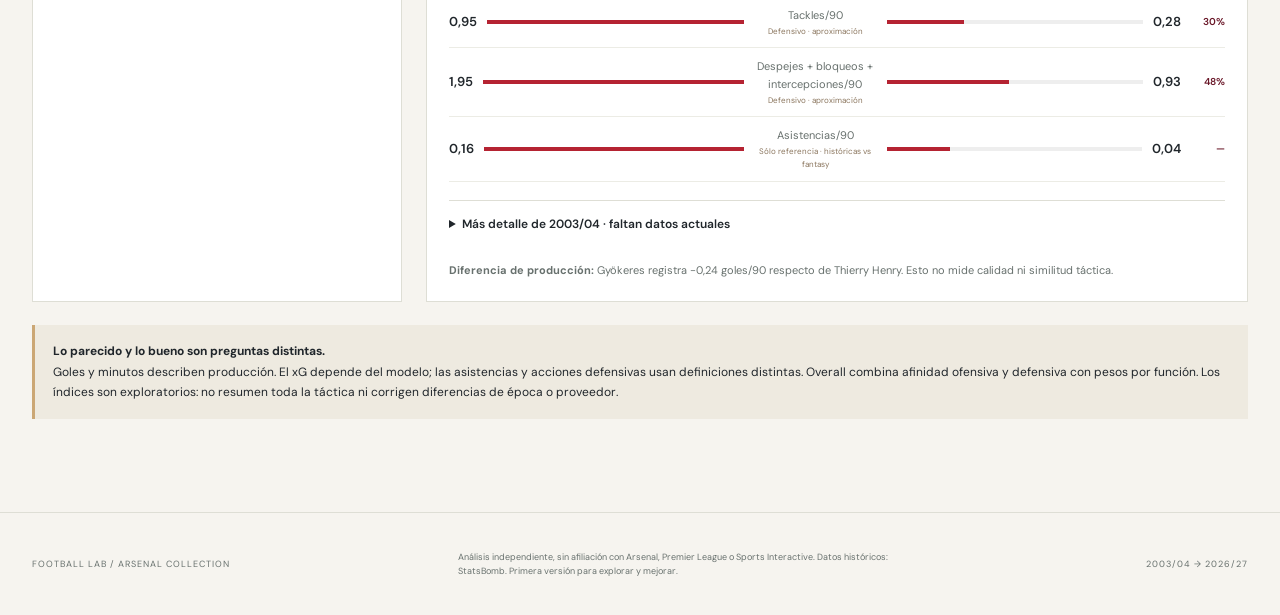
==== commit 9b326736: "Remove Football Manager and restrict comparisons to compatible positions" ====
--- a/docs/index.html
+++ b/docs/index.html
@@ -4,8 +4,8 @@
   <meta charset="utf-8"><meta name="viewport" content="width=device-width, initial-scale=1">
   <meta name="description" content="Explorá los Invincibles de 2003/04, el Arsenal campeón de 2025/26 y el plantel actual. Datos reales, perfiles y candidatos para investigar.">
   <title>Arsenal · El ADN de los Invincibles</title>
-  <link rel="stylesheet" href="lab.css?v=20261013-5">
-  <script defer src="arsenal-data.js?v=20261013-5"></script><script defer src="match-data.js?v=20261013-5"></script><script defer src="similarity.js?v=20261013-5"></script><script defer src="lab.js?v=20261013-5"></script>
+  <link rel="stylesheet" href="lab.css?v=20261013-6">
+  <script defer src="arsenal-data.js?v=20261013-6"></script><script defer src="match-data.js?v=20261013-6"></script><script defer src="similarity.js?v=20261013-6"></script><script defer src="lab.js?v=20261013-6"></script>
 </head>
 <body>
 <a class="skip" href="#main">Ir al contenido</a>
@@ -13,16 +13,16 @@
 <main id="main">
 <section class="hero"><div class="hero-copy"><p class="eyebrow"><span class="live-dot"></span> UN CLUB. DOS CAMPEONES. UN LEGADO.</p><h1>El ADN de los<br><em>Invincibles.</em></h1><p class="intro">¿Cuánto del Arsenal de 2004 vive en el de hoy? Explorá sus jugadores, compará su producción y encontrá los perfiles que faltan.</p><div class="hero-tags"><span>Referencia · 2003/04</span><span>Rendimiento · 2025/26</span><span>Plantel · 2026/27</span></div><p class="snapshot">Corte: 13 octubre 2026 · Premier League · Primera edición</p></div><div class="hero-art" aria-hidden="true"><div class="season-label">THE INVINCIBLES</div><div class="giant-number">38<span>PARTIDOS.<br>UNA IDENTIDAD.</span></div><div class="art-bottom"><span>HIGHBURY → EMIRATES</span><span>2004 / 2026</span></div><div class="pitch-outline"></div></div></section>
 <section class="team-strip" aria-label="Resumen de temporadas"><div class="strip-label"><span>CAMPEONES <br>DE LA PREMIER</span><small>Resultados reales de 38 partidos</small></div><div id="team-summary" class="team-summary"></div></section>
-<nav class="tabs" aria-label="Secciones del análisis"><button data-tab="compare" aria-selected="true">01 <span>Comparar</span></button><button data-tab="squads" aria-selected="false">02 <span>Planteles</span></button><button data-tab="recruit" aria-selected="false">03 <span>Refuerzos</span></button><button data-tab="matches" aria-selected="false">04 <span>Partidos</span></button><button data-tab="sources" aria-selected="false">05 <span>Datos y FM</span></button></nav>
+<nav class="tabs" aria-label="Secciones del análisis"><button data-tab="compare" aria-selected="true">01 <span>Comparar</span></button><button data-tab="squads" aria-selected="false">02 <span>Planteles</span></button><button data-tab="recruit" aria-selected="false">03 <span>Refuerzos</span></button><button data-tab="matches" aria-selected="false">04 <span>Partidos</span></button><button data-tab="sources" aria-selected="false">05 <span>Datos y fuentes</span></button></nav>
 <section id="compare" class="view active">
 <div class="section-heading"><div><p class="eyebrow">DE LA FUNCIÓN A LOS NÚMEROS</p><h2>Una referencia. Un candidato.</h2></div><p>Elegí un Invincible y explorá a sus posibles equivalentes actuales. Compará Overall, Ofensivo y Defensivo. Cada bloque muestra qué indicadores tienen datos y cuáles faltan.</p></div>
 <div class="compare-layout"><aside class="formation-panel"><div class="panel-title"><span>ONCE DE REFERENCIA</span><small>4–4–2 · selección editorial</small></div><div class="pitch" id="pitch"></div><div class="legend"><i></i> Histórico <i class="modern-dot"></i> Candidato actual</div><p class="small-note">% = Overall de los indicadores disponibles · Sin % = evidencia insuficiente.</p><p class="small-note">El once propone jugadores distintos. Elegí una pareja para ver los datos; podés cambiar el candidato.</p></aside><div class="comparison-panel"><div class="selectors"><label>Invincible<select id="historical-select"></select></label><span class="versus">VS</span><label>Arsenal actual<select id="current-select"></select></label></div><div id="role-note" class="role-note"></div><div id="comparison-head"></div><section id="similarity" class="similarity" aria-live="polite" aria-label="Similitud Overall, ofensiva y defensiva"></section><div class="metric-controls"><label><input type="checkbox" id="per90" checked> Por 90 minutos</label><span>Base moderna: 2025/26 · club indicado por jugador</span></div><div id="metrics" class="metrics"></div><details class="details"><summary>Más detalle de 2003/04 · faltan datos actuales</summary><div id="historical-details"></div></details><div id="comparison-takeaway" class="takeaway"></div></div></div>
 <div class="notice"><strong>Lo parecido y lo bueno son preguntas distintas.</strong> Goles y minutos describen producción. El xG depende del modelo; las asistencias y acciones defensivas usan definiciones distintas. Overall combina afinidad ofensiva y defensiva con pesos por función. Los índices son exploratorios: no resumen toda la táctica ni corrigen diferencias de época o proveedor.</div>
 </section>
 <section id="squads" class="view" hidden><div class="section-heading"><div><p class="eyebrow">LOS JUGADORES DETRÁS DEL EQUIPO</p><h2>Tres fotografías del Arsenal.</h2></div><p>Separá el plantel histórico, los registros del campeón y los jugadores disponibles en la última lista oficial.</p></div><div class="toolbar"><label>Plantel<select id="squad-season"><option value="historical">Invincibles · 2003/04</option><option value="champions">Campeón · registros FPL 2025/26</option><option value="current">Actual · 2026/27</option></select></label><label>Buscar<input id="squad-search" type="search" placeholder="Nombre del jugador"></label><label>Grupo<select id="squad-group"><option value="all">Todos</option><option value="GK">Arqueros</option><option value="DEF">Defensores</option><option value="MID">Mediocampistas</option><option value="FWD">Delanteros</option></select></label></div><p id="squad-caption" class="small-note"></p><div class="table-wrap"><table><thead id="squad-head"></thead><tbody id="squad-body"></tbody></table></div><p class="small-note">Las entradas FPL con cero minutos no prueban participación. Plantel actual: 22 registros senior y dos jóvenes del primer equipo seleccionados; Nwaneri queda excluido por cesión en la lista oficial. No incluye toda la academia. Roles actuales: etiquetas editoriales, no posiciones medidas.</p></section>
-<section id="recruit" class="view" hidden><div class="section-heading"><div><p class="eyebrow">EL PERFIL QUE NOS FALTA</p><h2>Siete perfiles para investigar.</h2></div><p>Hasta siete candidatos, ordenados por Overall, Ofensivo o Defensivo respecto del referente original.</p></div><div class="toolbar"><label>Referente<select id="recruit-reference"></select></label><label>Grupo FPL<select id="recruit-group"><option value="FWD">Delanteros</option><option value="MID">Mediocampistas</option><option value="DEF">Defensores</option><option value="GK">Arqueros</option></select></label><label>Mínimo de minutos<select id="min-minutes"><option>900</option><option>1800</option><option>2700</option></select></label><label>Ordenar por<select id="recruit-sort"><option value="overall">Mayor Overall</option><option value="offensive">Mayor % ofensivo</option><option value="defensive">Mayor % defensivo</option><option value="xg">Mayor xG/90 moderno</option><option value="xa">Mayor xA/90 moderno</option><option value="tackles">Más tackles/90 modernos</option><option value="minutes">Más minutos</option></select></label></div><div id="recruit-note" class="notice"></div><div class="table-wrap"><table class="recruit-table"><thead><tr><th>Jugador</th><th>Overall</th><th>Ofensivo</th><th>Defensivo</th><th>Club 2025/26</th><th>Club FPL actual</th><th>Min</th><th>Goles/90</th><th>xG/90</th><th>xA/90</th><th>Recup./90</th><th>Tackles/90</th><th>CBI/90</th><th>Atajadas/90</th><th>Recibidos/90</th><th>Vallas/90</th></tr></thead><tbody id="recruit-body"></tbody></table></div><p class="small-note">Deslizá la tabla para ver el resto de los indicadores. CBI = despejes + bloqueos + intercepciones. Universo: archivo FPL Premier 2025/26, excluye integrantes del Arsenal actual y jugadores asociados a Arsenal en ese archivo. Club actual según snapshot FPL, pendiente de verificación oficial para un fichaje. Sin presupuesto, contratos, salarios ni disponibilidad confirmada. Una categoría amplia no distingue pivote, extremo y mediapunta.</p></section>
+<section id="recruit" class="view" hidden><div class="section-heading"><div><p class="eyebrow">EL PERFIL QUE NOS FALTA</p><h2>Siete perfiles para investigar.</h2></div><p>Hasta siete candidatos del mismo grupo de posición, ordenados por Overall, Ofensivo o Defensivo respecto del referente original.</p></div><div class="toolbar"><label>Referente<select id="recruit-reference"></select></label><label>Mínimo de minutos<select id="min-minutes"><option>900</option><option>1800</option><option>2700</option></select></label><label>Ordenar por<select id="recruit-sort"><option value="overall">Mayor Overall</option><option value="offensive">Mayor % ofensivo</option><option value="defensive">Mayor % defensivo</option><option value="xg">Mayor xG/90 moderno</option><option value="xa">Mayor xA/90 moderno</option><option value="tackles">Más tackles/90 modernos</option><option value="minutes">Más minutos</option></select></label></div><div id="recruit-note" class="notice"></div><div class="table-wrap"><table class="recruit-table"><thead><tr><th>Jugador</th><th>Overall</th><th>Ofensivo</th><th>Defensivo</th><th>Club 2025/26</th><th>Club FPL actual</th><th>Min</th><th>Goles/90</th><th>xG/90</th><th>xA/90</th><th>Recup./90</th><th>Tackles/90</th><th>CBI/90</th><th>Atajadas/90</th><th>Recibidos/90</th><th>Vallas/90</th></tr></thead><tbody id="recruit-body"></tbody></table></div><p class="small-note">Deslizá la tabla para ver el resto de los indicadores. CBI = despejes + bloqueos + intercepciones. Universo: archivo FPL Premier 2025/26, excluye integrantes del Arsenal actual y jugadores asociados a Arsenal en ese archivo. Club actual según snapshot FPL, pendiente de verificación oficial para un fichaje. Sin presupuesto, contratos, salarios ni disponibilidad confirmada. Una categoría amplia no distingue pivote, extremo y mediapunta.</p></section>
 <section id="matches" class="view" hidden><div class="section-heading"><div><p class="eyebrow">38 PARTIDOS POR CAMPAÑA</p><h2>Las temporadas, partido a partido.</h2></div><p>El contexto colectivo ayuda a leer la producción individual. El marcador incluye los goles en contra del rival.</p></div><div class="toolbar"><label>Temporada<select id="match-season"><option>2003/04</option><option>2025/26</option></select></label><label>Resultado<select id="match-result"><option value="all">Todos</option><option value="win">Victoria</option><option value="draw">Empate</option><option value="loss">Derrota</option></select></label></div><div id="match-grid" class="match-grid"></div></section>
-<section id="sources" class="view" hidden><div class="section-heading"><div><p class="eyebrow">EVIDENCIA, NO MAGIA</p><h2>Qué sabemos. Qué falta.</h2></div><p>Fuentes, definiciones y cobertura para poder discutir cada comparación.</p></div><div class="source-grid"><article class="source-card"><span class="source-status">38 / 38 PARTIDOS</span><h3>StatsBomb · 2003/04</h3><p>Eventos y alineaciones de toda la temporada del Arsenal. Métricas calculadas desde acciones, sin tracking continuo.</p><a href="https://github.com/hudl/open-data/tree/master/data" target="_blank" rel="noopener">Repositorio oficial ↗</a><img src="statsbomb-logo.png" alt="StatsBomb" class="sb-logo"></article><article class="source-card"><span class="source-status">TEMPORADA COMPLETA · ARCHIVO</span><h3>FPL · 2025/26</h3><p>Agregados conservados por vaastav. Contraste con cinco respuestas históricas de FPL. No es una segunda medición independiente.</p><a href="https://github.com/vaastav/Fantasy-Premier-League/tree/master/data/2025-26" target="_blank" rel="noopener">Archivo y procedencia ↗</a></article><article class="source-card"><span class="source-status">PLANTEL Y CONTEXTO</span><h3>Premier League + resultados</h3><p>Plantel registrado en septiembre de 2026. Resultados de Football-Data.co.uk para la campaña 2025/26.</p><a href="https://www.premierleague.com/en/news/4706139/see-all-the-202627-premier-league-squad-lists" target="_blank" rel="noopener">Planteles oficiales ↗</a><a href="https://www.football-data.co.uk/mmz4281/2526/E0.csv" target="_blank" rel="noopener">Resultados descargables ↗</a></article></div><article class="fm-panel"><div><p class="eyebrow">UNA CAPA COMPLEMENTARIA</p><h3>Football Manager también entra en la conversación.</h3><p>Una muestra pública de Rice en FM26 aporta atributos de scouting. No son estadísticas de partidos reales y no tenemos atributos históricos de 2003/04 equivalentes. La descarga directa de FMInside respondió 403; no hay cobertura FM completa.</p><a href="https://fminside.net/players/7-fm-26/28106491-declan-rice" target="_blank" rel="noopener">Fuente: FMInside · escala normalizada 0–99 ↗</a></div><div id="fm-attributes"></div></article><details class="details" open><summary>Cómo se calculan y comparan las métricas</summary><ul class="method-list"><li><strong>Minutos históricos:</strong> suma de intervalos de posiciones, sin agregar tiempo de descuento; contempla sustituciones, expulsiones y salidas temporales. Puede diferir del registro oficial de minutos.</li><li><strong>Por 90:</strong> total × 90 / minutos. Sin minutos, el resultado es “—”; no se convierte un faltante en cero.</li><li><strong>Goles:</strong> tiros con resultado Goal; no incluye goles en contra del rival. Es la dimensión de producción más directamente comparable.</li><li><strong>xG y xA:</strong> histórico según StatsBomb; xA calculado como xG del tiro asociado al pase. FPL usa su propio proveedor. Mostrar juntos no implica modelos idénticos.</li><li><strong>Asistencias:</strong> goal_assist histórico frente a asistencias fantasy. Se muestran por separado, sin asumir equivalencia.</li><li><strong>Defensa:</strong> tackles y recuperaciones según cada proveedor. Se reconstruye un agregado CBI histórico sumando eventos Clearance, Block e Interception. Es una aproximación al campo FPL, no una homologación exacta. Intercepciones por separado siguen sin equivalente moderno.</li><li><strong>Progresión histórica:</strong> pases completados con avance horizontal ≥12 unidades StatsBomb, sobre campo de 120×80. Es una definición de este proyecto, no una métrica oficial ni una evaluación táctica completa.</li><li><strong>Overall, Ofensivo y Defensivo:</strong> cada indicador usa menor ÷ mayor × 100 sobre valores por 90. Ofensivo: goles, xG y xA. Defensivo: recuperaciones, tackles y CBI; para arqueros: atajadas, goles recibidos y vallas invictas. Los bloques promedian indicadores con señal y requieren al menos dos presentes, más 900 minutos por jugador. Un cero compartido no aporta señal.</li><li><strong>Pesos del Overall:</strong> según el grupo original: delanteros 70% ofensivo / 30% defensivo; mediocampistas 50% / 50%; defensores 30% / 70%; arqueros 0% / 100%. Son decisiones explícitas del proyecto, no pesos aprendidos ni validados. Si falta un bloque requerido, Overall queda no evaluable. No se reemplazan faltantes por cero.</li><li><strong>Arqueros:</strong> goles recibidos históricos del marcador cuando el arquero cubrió el partido completo. No se atribuyen a jugadores de campo. Las atajadas son una reconstrucción por tipo de evento. El componente ofensivo no es evaluable sin distribución moderna.</li><li><strong>Candidatos:</strong> se muestran hasta siete, con orden por la dimensión elegida. Es afinidad de indicadores disponibles, no prueba de igual calidad, parecido táctico total o viabilidad de contratación. Asistencias fantasy y atributos FM sin contraparte histórica quedan fuera del índice.</li><li><strong>Ventanas:</strong> 2003/04 contra rendimiento 2025/26; el plantel disponible es 2026/27. Los nuevos fichajes muestran su club en la ventana medida.</li></ul></details><div class="download-row"><a class="button" href="arsenal-data.json" download>Descargar datos del análisis ↓</a><a href="data_dictionary.md">Diccionario de datos ↗</a><a href="https://github.com/isardi4/football-lab/blob/main/scripts/build_dashboard_data.py" target="_blank" rel="noopener">Ver cálculos ↗</a></div></section>
+<section id="sources" class="view" hidden><div class="section-heading"><div><p class="eyebrow">EVIDENCIA, NO MAGIA</p><h2>Qué sabemos. Qué falta.</h2></div><p>Fuentes, definiciones y cobertura para poder discutir cada comparación.</p></div><div class="source-grid"><article class="source-card"><span class="source-status">38 / 38 PARTIDOS</span><h3>StatsBomb · 2003/04</h3><p>Eventos y alineaciones de toda la temporada del Arsenal. Métricas calculadas desde acciones, sin tracking continuo.</p><a href="https://github.com/hudl/open-data/tree/master/data" target="_blank" rel="noopener">Repositorio oficial ↗</a><img src="statsbomb-logo.png" alt="StatsBomb" class="sb-logo"></article><article class="source-card"><span class="source-status">TEMPORADA COMPLETA · ARCHIVO</span><h3>FPL · 2025/26</h3><p>Agregados conservados por vaastav. Contraste con cinco respuestas históricas de FPL. No es una segunda medición independiente.</p><a href="https://github.com/vaastav/Fantasy-Premier-League/tree/master/data/2025-26" target="_blank" rel="noopener">Archivo y procedencia ↗</a></article><article class="source-card"><span class="source-status">PLANTEL Y CONTEXTO</span><h3>Premier League + resultados</h3><p>Plantel registrado en septiembre de 2026. Resultados de Football-Data.co.uk para la campaña 2025/26.</p><a href="https://www.premierleague.com/en/news/4706139/see-all-the-202627-premier-league-squad-lists" target="_blank" rel="noopener">Planteles oficiales ↗</a><a href="https://www.football-data.co.uk/mmz4281/2526/E0.csv" target="_blank" rel="noopener">Resultados descargables ↗</a></article></div><details class="details" open><summary>Cómo se calculan y comparan las métricas</summary><ul class="method-list"><li><strong>Minutos históricos:</strong> suma de intervalos de posiciones, sin agregar tiempo de descuento; contempla sustituciones, expulsiones y salidas temporales. Puede diferir del registro oficial de minutos.</li><li><strong>Por 90:</strong> total × 90 / minutos. Sin minutos, el resultado es “—”; no se convierte un faltante en cero.</li><li><strong>Goles:</strong> tiros con resultado Goal; no incluye goles en contra del rival. Es la dimensión de producción más directamente comparable.</li><li><strong>xG y xA:</strong> histórico según StatsBomb; xA calculado como xG del tiro asociado al pase. FPL usa su propio proveedor. Mostrar juntos no implica modelos idénticos.</li><li><strong>Asistencias:</strong> goal_assist histórico frente a asistencias fantasy. Se muestran por separado, sin asumir equivalencia.</li><li><strong>Defensa:</strong> tackles y recuperaciones según cada proveedor. Se reconstruye un agregado CBI histórico sumando eventos Clearance, Block e Interception. Es una aproximación al campo FPL, no una homologación exacta. Intercepciones por separado siguen sin equivalente moderno.</li><li><strong>Progresión histórica:</strong> pases completados con avance horizontal ≥12 unidades StatsBomb, sobre campo de 120×80. Es una definición de este proyecto, no una métrica oficial ni una evaluación táctica completa.</li><li><strong>Overall, Ofensivo y Defensivo:</strong> cada indicador usa menor ÷ mayor × 100 sobre valores por 90. Ofensivo: goles, xG y xA. Defensivo: recuperaciones, tackles y CBI; para arqueros: atajadas, goles recibidos y vallas invictas. Los bloques promedian indicadores con señal y requieren al menos dos presentes, más 900 minutos por jugador. Un cero compartido no aporta señal.</li><li><strong>Pesos del Overall:</strong> según el grupo original: delanteros 70% ofensivo / 30% defensivo; mediocampistas 50% / 50%; defensores 30% / 70%; arqueros 0% / 100%. Son decisiones explícitas del proyecto, no pesos aprendidos ni validados. Si falta un bloque requerido, Overall queda no evaluable. No se reemplazan faltantes por cero.</li><li><strong>Arqueros:</strong> goles recibidos históricos del marcador cuando el arquero cubrió el partido completo. No se atribuyen a jugadores de campo. Las atajadas son una reconstrucción por tipo de evento. El componente ofensivo no es evaluable sin distribución moderna.</li><li><strong>Candidatos:</strong> se muestran hasta siete, con orden por la dimensión elegida. Es afinidad de indicadores disponibles, no prueba de igual calidad, parecido táctico total o viabilidad de contratación. Asistencias fantasy sin contraparte histórica quedan fuera del índice.</li><li><strong>Ventanas:</strong> 2003/04 contra rendimiento 2025/26; el plantel disponible es 2026/27. Los nuevos fichajes muestran su club en la ventana medida.</li></ul></details><div class="download-row"><a class="button" href="arsenal-data.json" download>Descargar datos del análisis ↓</a><a href="data_dictionary.md">Diccionario de datos ↗</a><a href="https://github.com/isardi4/football-lab/blob/main/scripts/build_dashboard_data.py" target="_blank" rel="noopener">Ver cálculos ↗</a></div></section>
 </main>
 <footer><span>FOOTBALL LAB / ARSENAL COLLECTION</span><p>Análisis independiente, sin afiliación con Arsenal, Premier League o Sports Interactive. Datos históricos: StatsBomb. Primera versión para explorar y mejorar.</p><span>2003/04 → 2026/27</span></footer>
 <noscript><p class="notice">Activá JavaScript para explorar la comparación interactiva.</p></noscript>
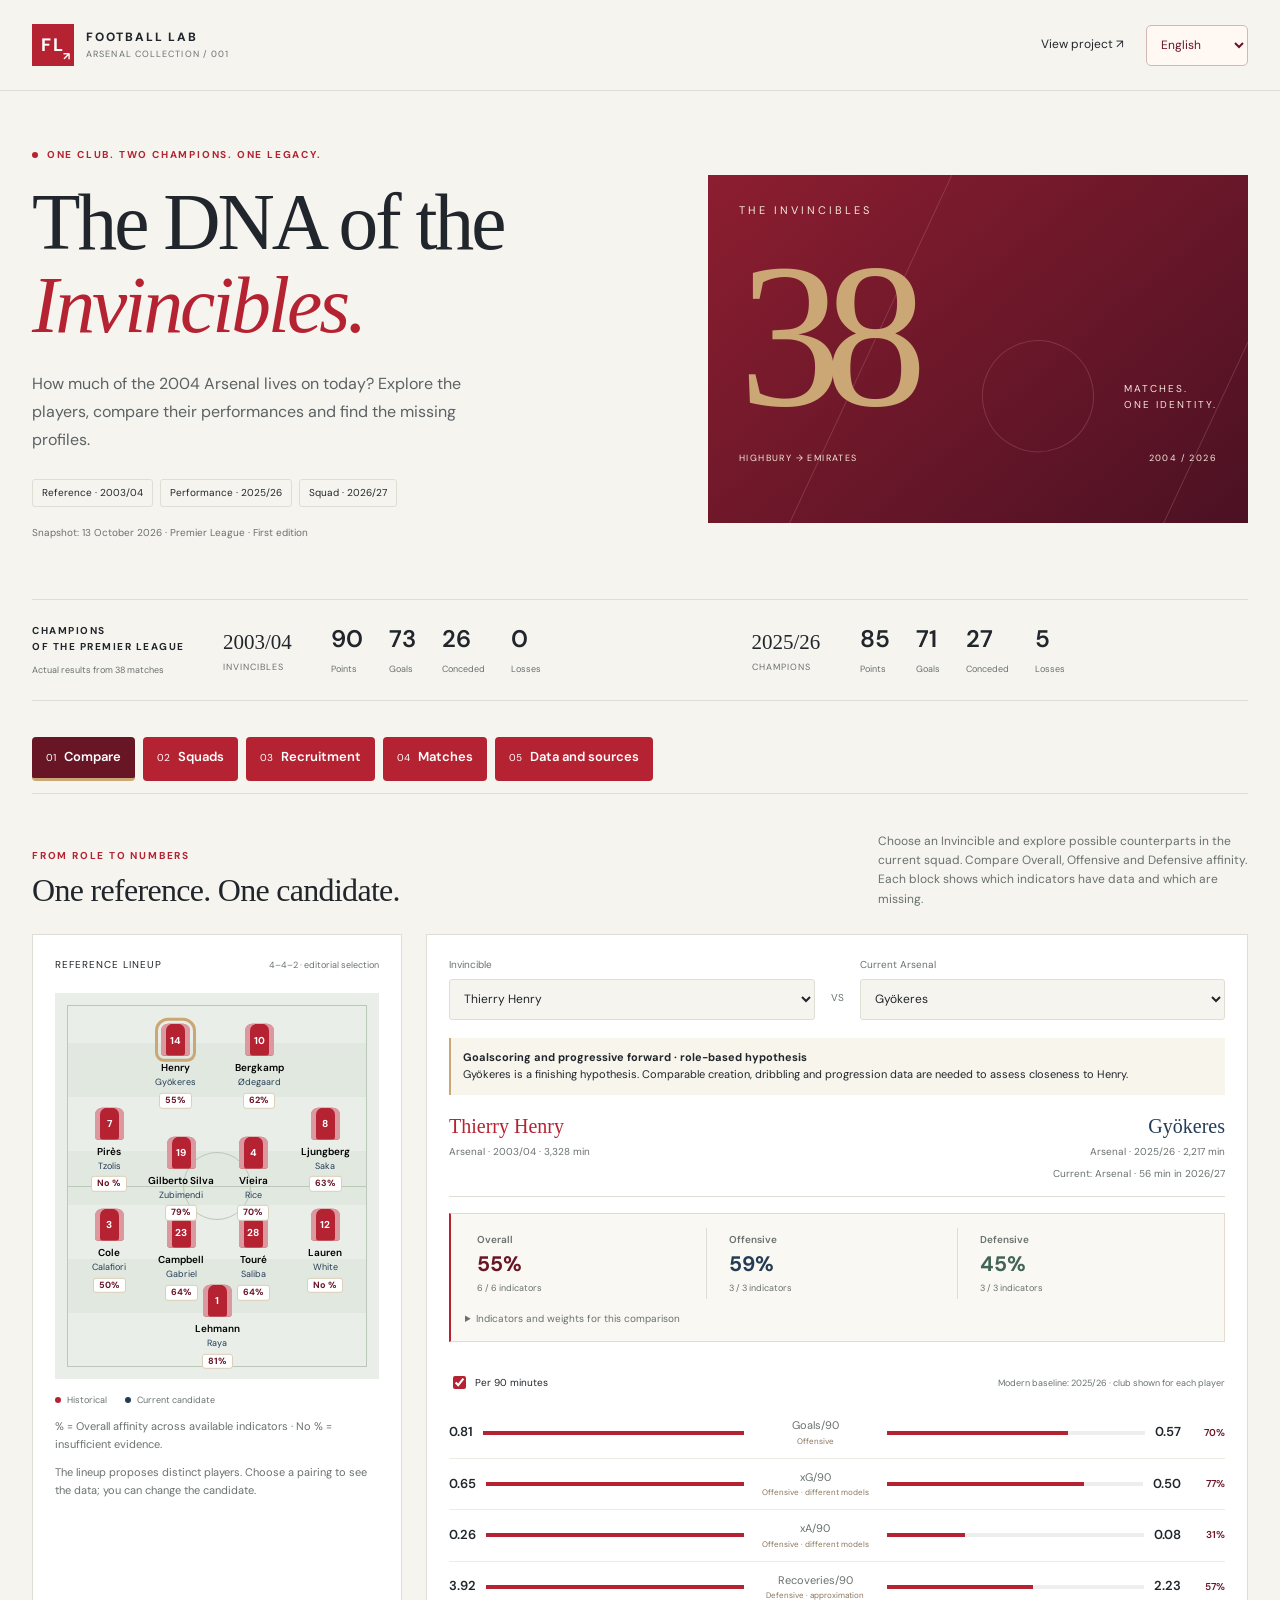
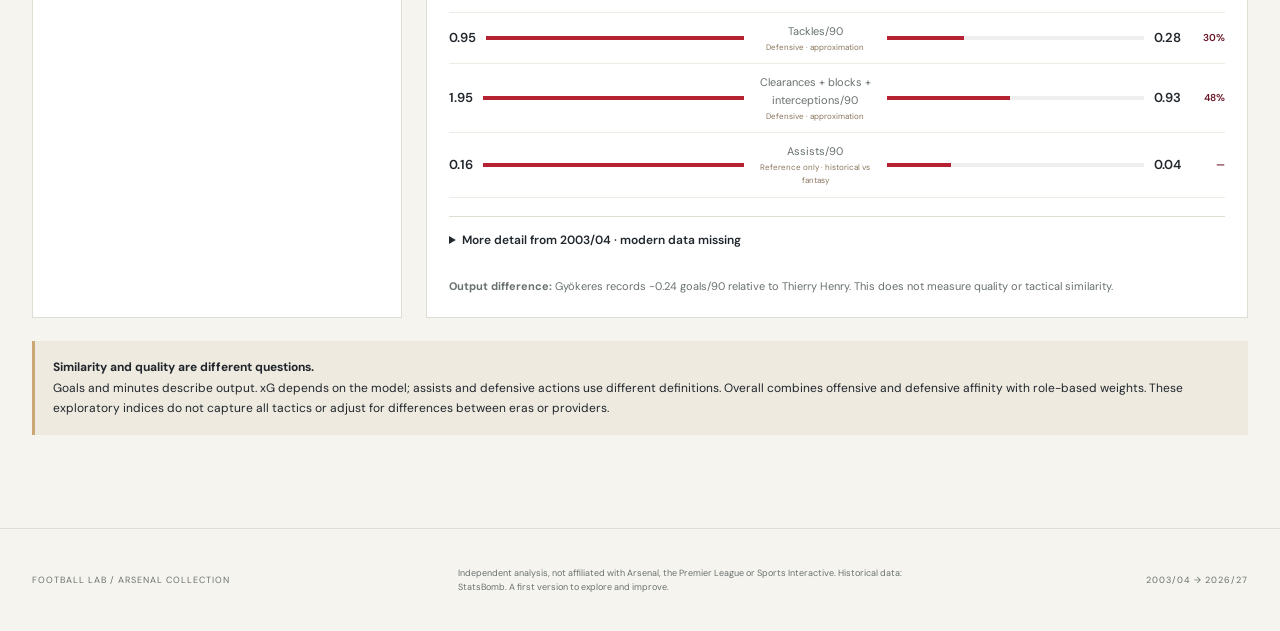
==== commit 01623926: "Add English default and persistent Spanish language selection" ====
--- a/docs/index.html
+++ b/docs/index.html
@@ -1,29 +1,30 @@
 <!doctype html>
-<html lang="es">
+<html lang="en">
 <head>
   <meta charset="utf-8"><meta name="viewport" content="width=device-width, initial-scale=1">
-  <meta name="description" content="Explorá los Invincibles de 2003/04, el Arsenal campeón de 2025/26 y el plantel actual. Datos reales, perfiles y candidatos para investigar.">
-  <title>Arsenal · El ADN de los Invincibles</title>
-  <link rel="stylesheet" href="lab.css?v=20261013-6">
-  <script defer src="arsenal-data.js?v=20261013-6"></script><script defer src="match-data.js?v=20261013-6"></script><script defer src="similarity.js?v=20261013-6"></script><script defer src="lab.js?v=20261013-6"></script>
+  <meta name="description" content="Explore the 2003/04 Invincibles, the title-winning 2025/26 Arsenal and the current squad. Real data, profiles and candidates to investigate.">
+  <title>Arsenal · The DNA of the Invincibles</title>
+  <link rel="stylesheet" href="lab.css?v=20261013-7">
+  <script defer src="translations.js?v=20261013-7"></script><script defer src="i18n.js?v=20261013-7"></script>
+  <script defer src="arsenal-data.js?v=20261013-7"></script><script defer src="match-data.js?v=20261013-7"></script><script defer src="similarity.js?v=20261013-7"></script><script defer src="lab.js?v=20261013-7"></script>
 </head>
 <body>
-<a class="skip" href="#main">Ir al contenido</a>
-<header class="masthead"><a href="./" class="brand"><span class="brand-mark">FL<span>↗</span></span><span>FOOTBALL LAB<small>ARSENAL COLLECTION / 001</small></span></a><a href="https://github.com/isardi4/football-lab" target="_blank" rel="noopener">Ver proyecto <span aria-hidden="true">↗</span></a></header>
+<a class="skip" href="#main">Skip to content</a>
+<header class="masthead"><a href="./" class="brand"><span class="brand-mark">FL<span>↗</span></span><span>FOOTBALL LAB<small>ARSENAL COLLECTION / 001</small></span></a><div class="header-actions"><a href="https://github.com/isardi4/football-lab" target="_blank" rel="noopener">View project <span aria-hidden="true">↗</span></a><label class="language-picker" data-no-translate><span class="sr-only">Language / Idioma</span><select id="language-select" aria-label="Language / Idioma"><option value="en" lang="en">English</option><option value="es" lang="es">Español</option></select></label></div></header>
 <main id="main">
-<section class="hero"><div class="hero-copy"><p class="eyebrow"><span class="live-dot"></span> UN CLUB. DOS CAMPEONES. UN LEGADO.</p><h1>El ADN de los<br><em>Invincibles.</em></h1><p class="intro">¿Cuánto del Arsenal de 2004 vive en el de hoy? Explorá sus jugadores, compará su producción y encontrá los perfiles que faltan.</p><div class="hero-tags"><span>Referencia · 2003/04</span><span>Rendimiento · 2025/26</span><span>Plantel · 2026/27</span></div><p class="snapshot">Corte: 13 octubre 2026 · Premier League · Primera edición</p></div><div class="hero-art" aria-hidden="true"><div class="season-label">THE INVINCIBLES</div><div class="giant-number">38<span>PARTIDOS.<br>UNA IDENTIDAD.</span></div><div class="art-bottom"><span>HIGHBURY → EMIRATES</span><span>2004 / 2026</span></div><div class="pitch-outline"></div></div></section>
-<section class="team-strip" aria-label="Resumen de temporadas"><div class="strip-label"><span>CAMPEONES <br>DE LA PREMIER</span><small>Resultados reales de 38 partidos</small></div><div id="team-summary" class="team-summary"></div></section>
-<nav class="tabs" aria-label="Secciones del análisis"><button data-tab="compare" aria-selected="true">01 <span>Comparar</span></button><button data-tab="squads" aria-selected="false">02 <span>Planteles</span></button><button data-tab="recruit" aria-selected="false">03 <span>Refuerzos</span></button><button data-tab="matches" aria-selected="false">04 <span>Partidos</span></button><button data-tab="sources" aria-selected="false">05 <span>Datos y fuentes</span></button></nav>
+<section class="hero"><div class="hero-copy"><p class="eyebrow"><span class="live-dot"></span> ONE CLUB. TWO CHAMPIONS. ONE LEGACY.</p><h1>The DNA of the<br><em>Invincibles.</em></h1><p class="intro">How much of the 2004 Arsenal lives on today? Explore the players, compare their performances and find the missing profiles.</p><div class="hero-tags"><span>Reference · 2003/04</span><span>Performance · 2025/26</span><span>Squad · 2026/27</span></div><p class="snapshot">Snapshot: 13 October 2026 · Premier League · First edition</p></div><div class="hero-art" aria-hidden="true"><div class="season-label">THE INVINCIBLES</div><div class="giant-number">38<span>MATCHES.<br>ONE IDENTITY.</span></div><div class="art-bottom"><span>HIGHBURY → EMIRATES</span><span>2004 / 2026</span></div><div class="pitch-outline"></div></div></section>
+<section class="team-strip" aria-label="Season summaries"><div class="strip-label"><span>CHAMPIONS <br>OF THE PREMIER LEAGUE</span><small>Actual results from 38 matches</small></div><div id="team-summary" class="team-summary"></div></section>
+<nav class="tabs" aria-label="Analysis sections"><button data-tab="compare" aria-selected="true">01 <span>Compare</span></button><button data-tab="squads" aria-selected="false">02 <span>Squads</span></button><button data-tab="recruit" aria-selected="false">03 <span>Recruitment</span></button><button data-tab="matches" aria-selected="false">04 <span>Matches</span></button><button data-tab="sources" aria-selected="false">05 <span>Data and sources</span></button></nav>
 <section id="compare" class="view active">
-<div class="section-heading"><div><p class="eyebrow">DE LA FUNCIÓN A LOS NÚMEROS</p><h2>Una referencia. Un candidato.</h2></div><p>Elegí un Invincible y explorá a sus posibles equivalentes actuales. Compará Overall, Ofensivo y Defensivo. Cada bloque muestra qué indicadores tienen datos y cuáles faltan.</p></div>
-<div class="compare-layout"><aside class="formation-panel"><div class="panel-title"><span>ONCE DE REFERENCIA</span><small>4–4–2 · selección editorial</small></div><div class="pitch" id="pitch"></div><div class="legend"><i></i> Histórico <i class="modern-dot"></i> Candidato actual</div><p class="small-note">% = Overall de los indicadores disponibles · Sin % = evidencia insuficiente.</p><p class="small-note">El once propone jugadores distintos. Elegí una pareja para ver los datos; podés cambiar el candidato.</p></aside><div class="comparison-panel"><div class="selectors"><label>Invincible<select id="historical-select"></select></label><span class="versus">VS</span><label>Arsenal actual<select id="current-select"></select></label></div><div id="role-note" class="role-note"></div><div id="comparison-head"></div><section id="similarity" class="similarity" aria-live="polite" aria-label="Similitud Overall, ofensiva y defensiva"></section><div class="metric-controls"><label><input type="checkbox" id="per90" checked> Por 90 minutos</label><span>Base moderna: 2025/26 · club indicado por jugador</span></div><div id="metrics" class="metrics"></div><details class="details"><summary>Más detalle de 2003/04 · faltan datos actuales</summary><div id="historical-details"></div></details><div id="comparison-takeaway" class="takeaway"></div></div></div>
-<div class="notice"><strong>Lo parecido y lo bueno son preguntas distintas.</strong> Goles y minutos describen producción. El xG depende del modelo; las asistencias y acciones defensivas usan definiciones distintas. Overall combina afinidad ofensiva y defensiva con pesos por función. Los índices son exploratorios: no resumen toda la táctica ni corrigen diferencias de época o proveedor.</div>
+<div class="section-heading"><div><p class="eyebrow">FROM ROLE TO NUMBERS</p><h2>One reference. One candidate.</h2></div><p>Choose an Invincible and explore possible counterparts in the current squad. Compare Overall, Offensive and Defensive affinity. Each block shows which indicators have data and which are missing.</p></div>
+<div class="compare-layout"><aside class="formation-panel"><div class="panel-title"><span>REFERENCE LINEUP</span><small>4–4–2 · editorial selection</small></div><div class="pitch" id="pitch"></div><div class="legend"><i></i> Historical <i class="modern-dot"></i> Current candidate</div><p class="small-note">% = Overall affinity across available indicators · No % = insufficient evidence.</p><p class="small-note">The lineup proposes distinct players. Choose a pairing to see the data; you can change the candidate.</p></aside><div class="comparison-panel"><div class="selectors"><label>Invincible<select id="historical-select"></select></label><span class="versus">VS</span><label>Current Arsenal<select id="current-select"></select></label></div><div id="role-note" class="role-note"></div><div id="comparison-head"></div><section id="similarity" class="similarity" aria-live="polite" aria-label="Overall, offensive and defensive affinity"></section><div class="metric-controls"><label><input type="checkbox" id="per90" checked> Per 90 minutes</label><span>Modern baseline: 2025/26 · club shown for each player</span></div><div id="metrics" class="metrics"></div><details class="details"><summary>More detail from 2003/04 · modern data missing</summary><div id="historical-details"></div></details><div id="comparison-takeaway" class="takeaway"></div></div></div>
+<div class="notice"><strong>Similarity and quality are different questions.</strong> Goals and minutes describe output. xG depends on the model; assists and defensive actions use different definitions. Overall combines offensive and defensive affinity with role-based weights. These exploratory indices do not capture all tactics or adjust for differences between eras or providers.</div>
 </section>
-<section id="squads" class="view" hidden><div class="section-heading"><div><p class="eyebrow">LOS JUGADORES DETRÁS DEL EQUIPO</p><h2>Tres fotografías del Arsenal.</h2></div><p>Separá el plantel histórico, los registros del campeón y los jugadores disponibles en la última lista oficial.</p></div><div class="toolbar"><label>Plantel<select id="squad-season"><option value="historical">Invincibles · 2003/04</option><option value="champions">Campeón · registros FPL 2025/26</option><option value="current">Actual · 2026/27</option></select></label><label>Buscar<input id="squad-search" type="search" placeholder="Nombre del jugador"></label><label>Grupo<select id="squad-group"><option value="all">Todos</option><option value="GK">Arqueros</option><option value="DEF">Defensores</option><option value="MID">Mediocampistas</option><option value="FWD">Delanteros</option></select></label></div><p id="squad-caption" class="small-note"></p><div class="table-wrap"><table><thead id="squad-head"></thead><tbody id="squad-body"></tbody></table></div><p class="small-note">Las entradas FPL con cero minutos no prueban participación. Plantel actual: 22 registros senior y dos jóvenes del primer equipo seleccionados; Nwaneri queda excluido por cesión en la lista oficial. No incluye toda la academia. Roles actuales: etiquetas editoriales, no posiciones medidas.</p></section>
-<section id="recruit" class="view" hidden><div class="section-heading"><div><p class="eyebrow">EL PERFIL QUE NOS FALTA</p><h2>Siete perfiles para investigar.</h2></div><p>Hasta siete candidatos del mismo grupo de posición, ordenados por Overall, Ofensivo o Defensivo respecto del referente original.</p></div><div class="toolbar"><label>Referente<select id="recruit-reference"></select></label><label>Mínimo de minutos<select id="min-minutes"><option>900</option><option>1800</option><option>2700</option></select></label><label>Ordenar por<select id="recruit-sort"><option value="overall">Mayor Overall</option><option value="offensive">Mayor % ofensivo</option><option value="defensive">Mayor % defensivo</option><option value="xg">Mayor xG/90 moderno</option><option value="xa">Mayor xA/90 moderno</option><option value="tackles">Más tackles/90 modernos</option><option value="minutes">Más minutos</option></select></label></div><div id="recruit-note" class="notice"></div><div class="table-wrap"><table class="recruit-table"><thead><tr><th>Jugador</th><th>Overall</th><th>Ofensivo</th><th>Defensivo</th><th>Club 2025/26</th><th>Club FPL actual</th><th>Min</th><th>Goles/90</th><th>xG/90</th><th>xA/90</th><th>Recup./90</th><th>Tackles/90</th><th>CBI/90</th><th>Atajadas/90</th><th>Recibidos/90</th><th>Vallas/90</th></tr></thead><tbody id="recruit-body"></tbody></table></div><p class="small-note">Deslizá la tabla para ver el resto de los indicadores. CBI = despejes + bloqueos + intercepciones. Universo: archivo FPL Premier 2025/26, excluye integrantes del Arsenal actual y jugadores asociados a Arsenal en ese archivo. Club actual según snapshot FPL, pendiente de verificación oficial para un fichaje. Sin presupuesto, contratos, salarios ni disponibilidad confirmada. Una categoría amplia no distingue pivote, extremo y mediapunta.</p></section>
-<section id="matches" class="view" hidden><div class="section-heading"><div><p class="eyebrow">38 PARTIDOS POR CAMPAÑA</p><h2>Las temporadas, partido a partido.</h2></div><p>El contexto colectivo ayuda a leer la producción individual. El marcador incluye los goles en contra del rival.</p></div><div class="toolbar"><label>Temporada<select id="match-season"><option>2003/04</option><option>2025/26</option></select></label><label>Resultado<select id="match-result"><option value="all">Todos</option><option value="win">Victoria</option><option value="draw">Empate</option><option value="loss">Derrota</option></select></label></div><div id="match-grid" class="match-grid"></div></section>
-<section id="sources" class="view" hidden><div class="section-heading"><div><p class="eyebrow">EVIDENCIA, NO MAGIA</p><h2>Qué sabemos. Qué falta.</h2></div><p>Fuentes, definiciones y cobertura para poder discutir cada comparación.</p></div><div class="source-grid"><article class="source-card"><span class="source-status">38 / 38 PARTIDOS</span><h3>StatsBomb · 2003/04</h3><p>Eventos y alineaciones de toda la temporada del Arsenal. Métricas calculadas desde acciones, sin tracking continuo.</p><a href="https://github.com/hudl/open-data/tree/master/data" target="_blank" rel="noopener">Repositorio oficial ↗</a><img src="statsbomb-logo.png" alt="StatsBomb" class="sb-logo"></article><article class="source-card"><span class="source-status">TEMPORADA COMPLETA · ARCHIVO</span><h3>FPL · 2025/26</h3><p>Agregados conservados por vaastav. Contraste con cinco respuestas históricas de FPL. No es una segunda medición independiente.</p><a href="https://github.com/vaastav/Fantasy-Premier-League/tree/master/data/2025-26" target="_blank" rel="noopener">Archivo y procedencia ↗</a></article><article class="source-card"><span class="source-status">PLANTEL Y CONTEXTO</span><h3>Premier League + resultados</h3><p>Plantel registrado en septiembre de 2026. Resultados de Football-Data.co.uk para la campaña 2025/26.</p><a href="https://www.premierleague.com/en/news/4706139/see-all-the-202627-premier-league-squad-lists" target="_blank" rel="noopener">Planteles oficiales ↗</a><a href="https://www.football-data.co.uk/mmz4281/2526/E0.csv" target="_blank" rel="noopener">Resultados descargables ↗</a></article></div><details class="details" open><summary>Cómo se calculan y comparan las métricas</summary><ul class="method-list"><li><strong>Minutos históricos:</strong> suma de intervalos de posiciones, sin agregar tiempo de descuento; contempla sustituciones, expulsiones y salidas temporales. Puede diferir del registro oficial de minutos.</li><li><strong>Por 90:</strong> total × 90 / minutos. Sin minutos, el resultado es “—”; no se convierte un faltante en cero.</li><li><strong>Goles:</strong> tiros con resultado Goal; no incluye goles en contra del rival. Es la dimensión de producción más directamente comparable.</li><li><strong>xG y xA:</strong> histórico según StatsBomb; xA calculado como xG del tiro asociado al pase. FPL usa su propio proveedor. Mostrar juntos no implica modelos idénticos.</li><li><strong>Asistencias:</strong> goal_assist histórico frente a asistencias fantasy. Se muestran por separado, sin asumir equivalencia.</li><li><strong>Defensa:</strong> tackles y recuperaciones según cada proveedor. Se reconstruye un agregado CBI histórico sumando eventos Clearance, Block e Interception. Es una aproximación al campo FPL, no una homologación exacta. Intercepciones por separado siguen sin equivalente moderno.</li><li><strong>Progresión histórica:</strong> pases completados con avance horizontal ≥12 unidades StatsBomb, sobre campo de 120×80. Es una definición de este proyecto, no una métrica oficial ni una evaluación táctica completa.</li><li><strong>Overall, Ofensivo y Defensivo:</strong> cada indicador usa menor ÷ mayor × 100 sobre valores por 90. Ofensivo: goles, xG y xA. Defensivo: recuperaciones, tackles y CBI; para arqueros: atajadas, goles recibidos y vallas invictas. Los bloques promedian indicadores con señal y requieren al menos dos presentes, más 900 minutos por jugador. Un cero compartido no aporta señal.</li><li><strong>Pesos del Overall:</strong> según el grupo original: delanteros 70% ofensivo / 30% defensivo; mediocampistas 50% / 50%; defensores 30% / 70%; arqueros 0% / 100%. Son decisiones explícitas del proyecto, no pesos aprendidos ni validados. Si falta un bloque requerido, Overall queda no evaluable. No se reemplazan faltantes por cero.</li><li><strong>Arqueros:</strong> goles recibidos históricos del marcador cuando el arquero cubrió el partido completo. No se atribuyen a jugadores de campo. Las atajadas son una reconstrucción por tipo de evento. El componente ofensivo no es evaluable sin distribución moderna.</li><li><strong>Candidatos:</strong> se muestran hasta siete, con orden por la dimensión elegida. Es afinidad de indicadores disponibles, no prueba de igual calidad, parecido táctico total o viabilidad de contratación. Asistencias fantasy sin contraparte histórica quedan fuera del índice.</li><li><strong>Ventanas:</strong> 2003/04 contra rendimiento 2025/26; el plantel disponible es 2026/27. Los nuevos fichajes muestran su club en la ventana medida.</li></ul></details><div class="download-row"><a class="button" href="arsenal-data.json" download>Descargar datos del análisis ↓</a><a href="data_dictionary.md">Diccionario de datos ↗</a><a href="https://github.com/isardi4/football-lab/blob/main/scripts/build_dashboard_data.py" target="_blank" rel="noopener">Ver cálculos ↗</a></div></section>
+<section id="squads" class="view" hidden><div class="section-heading"><div><p class="eyebrow">THE PLAYERS BEHIND THE TEAM</p><h2>Three snapshots of Arsenal.</h2></div><p>Explore the historical squad, the champions’ records and the players available in the latest official squad list.</p></div><div class="toolbar"><label>Squad<select id="squad-season"><option value="historical">Invincibles · 2003/04</option><option value="champions">Champions · FPL records 2025/26</option><option value="current">Current · 2026/27</option></select></label><label>Search<input id="squad-search" type="search" placeholder="Player name"></label><label>Group<select id="squad-group"><option value="all">All</option><option value="GK">Goalkeepers</option><option value="DEF">Defenders</option><option value="MID">Midfielders</option><option value="FWD">Forwards</option></select></label></div><p id="squad-caption" class="small-note"></p><div class="table-wrap"><table><thead id="squad-head"></thead><tbody id="squad-body"></tbody></table></div><p class="small-note">FPL entries with zero minutes do not establish participation. Current squad: 22 senior entries and two selected first-team youngsters; Nwaneri is excluded as a loaned player on the official list. The full academy is not included. Current roles are editorial labels, not measured positions.</p></section>
+<section id="recruit" class="view" hidden><div class="section-heading"><div><p class="eyebrow">THE MISSING PROFILE</p><h2>Seven profiles to explore.</h2></div><p>Up to seven candidates from the same position group, ranked by Overall, Offensive or Defensive affinity with the historical reference.</p></div><div class="toolbar"><label>Reference<select id="recruit-reference"></select></label><label>Minimum minutes<select id="min-minutes"><option>900</option><option>1800</option><option>2700</option></select></label><label>Sort by<select id="recruit-sort"><option value="overall">Highest Overall</option><option value="offensive">Highest offensive %</option><option value="defensive">Highest defensive %</option><option value="xg">Highest modern xG/90</option><option value="xa">Highest modern xA/90</option><option value="tackles">Most modern tackles/90</option><option value="minutes">Most minutes</option></select></label></div><div id="recruit-note" class="notice"></div><div class="table-wrap"><table class="recruit-table"><thead><tr><th>Player</th><th>Overall</th><th>Offensive</th><th>Defensive</th><th>Club 2025/26</th><th>Current FPL club</th><th>Min</th><th>Goals/90</th><th>xG/90</th><th>xA/90</th><th>Recoveries/90</th><th>Tackles/90</th><th>CBI/90</th><th>Saves/90</th><th>Conceded/90</th><th>Clean sheets/90</th></tr></thead><tbody id="recruit-body"></tbody></table></div><p class="small-note">Scroll the table to see the remaining indicators. CBI = clearances + blocks + interceptions. Pool: the 2025/26 Premier League FPL archive, excluding current Arsenal players and players associated with Arsenal in that archive. Current club is taken from an FPL snapshot and requires official verification before a signing. No budget, contracts, wages or availability are confirmed. A broad group does not distinguish holding midfielders, wingers and attacking midfielders.</p></section>
+<section id="matches" class="view" hidden><div class="section-heading"><div><p class="eyebrow">38 MATCHES PER SEASON</p><h2>The seasons, match by match.</h2></div><p>Team context helps interpret individual output. The score includes opponents’ own goals.</p></div><div class="toolbar"><label>Season<select id="match-season"><option>2003/04</option><option>2025/26</option></select></label><label>Result<select id="match-result"><option value="all">All</option><option value="win">Win</option><option value="draw">Draw</option><option value="loss">Loss</option></select></label></div><div id="match-grid" class="match-grid"></div></section>
+<section id="sources" class="view" hidden><div class="section-heading"><div><p class="eyebrow">EVIDENCE, NOT MAGIC</p><h2>What we know. What is missing.</h2></div><p>Sources, definitions and coverage to assess each comparison.</p></div><div class="source-grid"><article class="source-card"><span class="source-status">38 / 38 MATCHES</span><h3>StatsBomb · 2003/04</h3><p>Events and lineups for Arsenal’s full season. Metrics calculated from actions, without continuous tracking.</p><a href="https://github.com/hudl/open-data/tree/master/data" target="_blank" rel="noopener">Official repository ↗</a><img src="statsbomb-logo.png" alt="StatsBomb" class="sb-logo"></article><article class="source-card"><span class="source-status">FULL SEASON · ARCHIVE</span><h3>FPL · 2025/26</h3><p>Aggregates preserved by vaastav, checked against five historical FPL responses. This is not an independent second measurement.</p><a href="https://github.com/vaastav/Fantasy-Premier-League/tree/master/data/2025-26" target="_blank" rel="noopener">Archive and provenance ↗</a></article><article class="source-card"><span class="source-status">SQUAD AND CONTEXT</span><h3>Premier League + results</h3><p>Squad registered in September 2026. Results from Football-Data.co.uk for the 2025/26 season.</p><a href="https://www.premierleague.com/en/news/4706139/see-all-the-202627-premier-league-squad-lists" target="_blank" rel="noopener">Official squads ↗</a><a href="https://www.football-data.co.uk/mmz4281/2526/E0.csv" target="_blank" rel="noopener">Downloadable results ↗</a></article></div><details class="details" open><summary>How metrics are calculated and compared</summary><ul class="method-list"><li><strong>Historical minutes:</strong> sum of position intervals, excluding stoppage time; accounts for substitutions, dismissals and temporary absences. May differ from official minutes.</li><li><strong>Per 90:</strong> total × 90 / minutes. Without minutes, the result is “—”; missing values are not converted to zero.</li><li><strong>Goals:</strong> shots with a Goal outcome; excludes opponents’ own goals. This is the most directly comparable output dimension.</li><li><strong>xG and xA:</strong> historical values from StatsBomb; xA is calculated from the xG of the shot linked to a pass. FPL uses its own provider. Showing them together does not imply identical models.</li><li><strong>Assists:</strong> historical goal_assist versus fantasy assists. Shown separately without assuming equivalence.</li><li><strong>Defence:</strong> tackles and recoveries follow each provider’s definitions. Historical CBI is reconstructed by adding Clearance, Block and Interception events. It approximates the FPL field rather than matching it exactly. Separate interceptions still have no modern counterpart.</li><li><strong>Historical progression:</strong> completed passes advancing horizontally ≥12 StatsBomb units on a 120×80 pitch. This is the project’s own definition, not an official metric or complete tactical assessment.</li><li><strong>Overall, Offensive and Defensive:</strong> each indicator uses lower ÷ higher × 100 on per-90 values. Offensive: goals, xG and xA. Defensive: recoveries, tackles and CBI; for goalkeepers: saves, goals conceded and clean sheets. Blocks average informative indicators and require at least two available, plus 900 minutes per player. Shared zeros provide no signal.</li><li><strong>Overall weights:</strong> based on the original group: forwards 70% offensive / 30% defensive; midfielders 50% / 50%; defenders 30% / 70%; goalkeepers 0% / 100%. These are explicit project choices, not learned or validated weights. If a required block is missing, Overall cannot be assessed. Missing values are not replaced with zeros.</li><li><strong>Goalkeepers:</strong> historical goals conceded are taken from the score when the goalkeeper played the full match. They are not attributed to outfield players. Saves are reconstructed by event type. The offensive component cannot be assessed without modern distribution data.</li><li><strong>Candidates:</strong> up to seven are shown, ranked by the selected dimension. This is affinity across available indicators, not evidence of equal quality, complete tactical similarity or signing feasibility. Fantasy assists without a historical counterpart are excluded from the index.</li><li><strong>Time windows:</strong> 2003/04 versus 2025/26 performance; the available squad is from 2026/27. New signings show their club during the measured window.</li></ul></details><div class="download-row"><a class="button" href="arsenal-data.json" download>Download analysis data ↓</a><a href="data_dictionary.md">Data dictionary (Spanish) ↗</a><a href="https://github.com/isardi4/football-lab/blob/main/scripts/build_dashboard_data.py" target="_blank" rel="noopener">View calculations ↗</a></div></section>
 </main>
-<footer><span>FOOTBALL LAB / ARSENAL COLLECTION</span><p>Análisis independiente, sin afiliación con Arsenal, Premier League o Sports Interactive. Datos históricos: StatsBomb. Primera versión para explorar y mejorar.</p><span>2003/04 → 2026/27</span></footer>
-<noscript><p class="notice">Activá JavaScript para explorar la comparación interactiva.</p></noscript>
+<footer><span>FOOTBALL LAB / ARSENAL COLLECTION</span><p>Independent analysis, not affiliated with Arsenal, the Premier League or Sports Interactive. Historical data: StatsBomb. A first version to explore and improve.</p><span>2003/04 → 2026/27</span></footer>
+<noscript><p class="notice">Enable JavaScript to explore the interactive comparison.</p></noscript>
 </body></html>
--- a/docs/lab.css
+++ b/docs/lab.css
@@ -14,3 +14,6 @@
 .match-win{background:#e5eee4;border-color:#cbdcc8}.match-loss{background:#f3e2e0;border-color:#e3c7c4}.match-draw{background:#f3edd7;border-color:#e1d8b7}.match-card .draw,.match-result-label.draw{color:#7b692f}.match-card .loss,.match-result-label.loss{color:#91404a}.match-card .win,.match-result-label.win{color:#385e43}.team-crest{object-fit:contain;flex-shrink:0;vertical-align:middle}.fixture-name{display:grid;grid-template-columns:1fr auto 1fr;gap:7px;align-items:center;min-height:42px}.team-label{display:flex;align-items:center;gap:6px;min-width:0;font-size:11px;line-height:1.35}.team-label>span{overflow-wrap:anywhere}.team-label.away{justify-content:flex-end;text-align:right}.fixture-separator{color:var(--muted);font-size:10px}.match-card-bottom{display:flex;justify-content:space-between;align-items:center;gap:5px;margin-top:8px}.match-detail-link{font-size:10px;white-space:nowrap;text-decoration:none;border-bottom:1px solid #6d74675c}.match-detail-link:hover{color:var(--wine)}.match-page main{padding-top:30px}.match-hero{padding:28px 32px;border:1px solid var(--line);margin-bottom:35px}.match-title{display:flex;align-items:center;gap:14px;font-size:35px;letter-spacing:-.6px;line-height:1.25;margin:12px 0 20px}.match-title .team-crest{width:30px;height:30px}.match-title-separator{color:var(--muted);font-size:23px}.match-scoreline{display:flex;align-items:center;gap:22px;margin:12px 0}.match-scoreline>strong{font-family:Georgia,serif;font-weight:400;font-size:42px;line-height:1.1}.match-scoreline>strong>span{font-size:26px;color:var(--muted)}.match-result-label{font-size:12px;font-weight:600}.match-meta{display:flex;gap:15px;flex-wrap:wrap;font-size:11px;color:var(--muted);margin-top:20px}.match-stats{max-width:800px;background:white;border:1px solid var(--line);padding:20px 26px;margin-bottom:35px}.match-stat-head{display:flex;justify-content:space-between;gap:20px;font-size:12px;font-weight:600;margin-bottom:15px}.match-stat-head>span{display:flex;align-items:center;gap:8px}.match-stat-head .team-crest{width:20px;height:20px}.match-stat{display:grid;grid-template-columns:1fr 160px 1fr;gap:18px;align-items:center;border-top:1px solid #ecece5;padding:12px 0}.match-stat>span{text-align:center;font-size:11px;color:var(--muted)}.match-stat>div{display:flex;align-items:center;gap:12px}.match-stat>div strong{font-size:12px;min-width:32px}.match-stat>div:last-child{text-align:right}.match-stat>div:last-child .bar{background:var(--navy);float:right}.match-timeline-section,.match-lineup-section{margin:32px 0}.match-timeline-section .section-heading label{min-width:200px}.event-list{padding:0;list-style:none;margin:0;background:white;border:1px solid var(--line);max-width:950px}.event-row{display:grid;grid-template-columns:58px 16px 1fr auto;gap:14px;align-items:center;padding:15px 20px;border-bottom:1px solid #ecece5}.event-row:last-child{border-bottom:0}.event-row time{color:var(--muted);font-size:11px;font-variant-numeric:tabular-nums}.event-row strong{font-size:12px;font-weight:600}.event-row p{font-size:11px;color:var(--muted);margin:3px 0 0}.event-marker{height:8px;width:8px;border-radius:50%;background:var(--green)}.event-yellow .event-marker{background:#cbb660;border-radius:1px;width:8px;height:12px}.event-red .event-marker{background:#b45b61;border-radius:1px;width:8px;height:12px}.event-substitution .event-marker{background:#7c95a7}.event-team{display:flex;align-items:center;gap:8px;font-size:10px;color:var(--muted)}.detail-empty{background:#efede5;border:1px solid var(--line);padding:18px 20px;font-size:12px;color:var(--muted);max-width:950px}.match-lineups{display:grid;grid-template-columns:1fr 1fr;gap:24px}.lineup-card{background:white;border:1px solid var(--line);padding:20px}.lineup-card h3{display:flex;align-items:center;gap:10px;margin:0 0 12px;font-family:Georgia,serif;font-size:24px;font-weight:400}.lineup-card .team-crest{width:24px;height:24px}.match-source{margin:30px 0}.match-page footer .sb-logo{width:100px;margin:0}.match-card:hover{border-color:#b5b49e}@media(max-width:760px){.match-hero{padding:22px 18px}.match-title{font-size:25px;gap:8px;flex-wrap:wrap}.match-title .team-crest{width:23px;height:23px}.match-lineups{grid-template-columns:1fr}.match-stats{padding:15px}.match-stat{grid-template-columns:1fr 108px 1fr;gap:8px}.match-stat>div{gap:5px}.match-stat>div strong{min-width:27px;font-size:11px}.match-stat-head{font-size:10px}.event-row{grid-template-columns:43px 8px 1fr;gap:9px;padding:13px}.event-team{grid-column:3;justify-self:start;font-size:9px}.match-timeline-section .section-heading label{margin-top:15px;min-width:0}.fixture-name{gap:4px;min-height:54px}.team-label{font-size:10px;gap:4px}.team-label .team-crest{width:15px;height:16px}.match-card-bottom{flex-direction:column;align-items:start;gap:4px}.match-card header{font-size:8px}.match-card{padding:13px}.lineup-card{padding:15px}}
 
 [hidden]{display:none!important}
+
+/* Language selection shared by the dashboard and match detail pages. */
+.header-actions{display:flex;align-items:center;gap:22px}.header-actions>a{font-size:12px;text-decoration:none}.language-picker select{background:#fff8f3;color:var(--wine);border:1px solid #d4b6b6;border-radius:5px;padding:7px 25px 7px 10px;font-size:12px;min-width:100px}.sr-only{position:absolute;width:1px;height:1px;padding:0;margin:-1px;overflow:hidden;clip:rect(0,0,0,0);white-space:nowrap;border:0}@media(max-width:600px){.masthead{gap:12px;align-items:flex-start}.header-actions{flex-direction:column-reverse;align-items:flex-end;gap:7px}.language-picker select{font-size:11px;min-width:95px}.header-actions>a{font-size:10px}.brand{letter-spacing:1px}.brand small{letter-spacing:.5px}}
